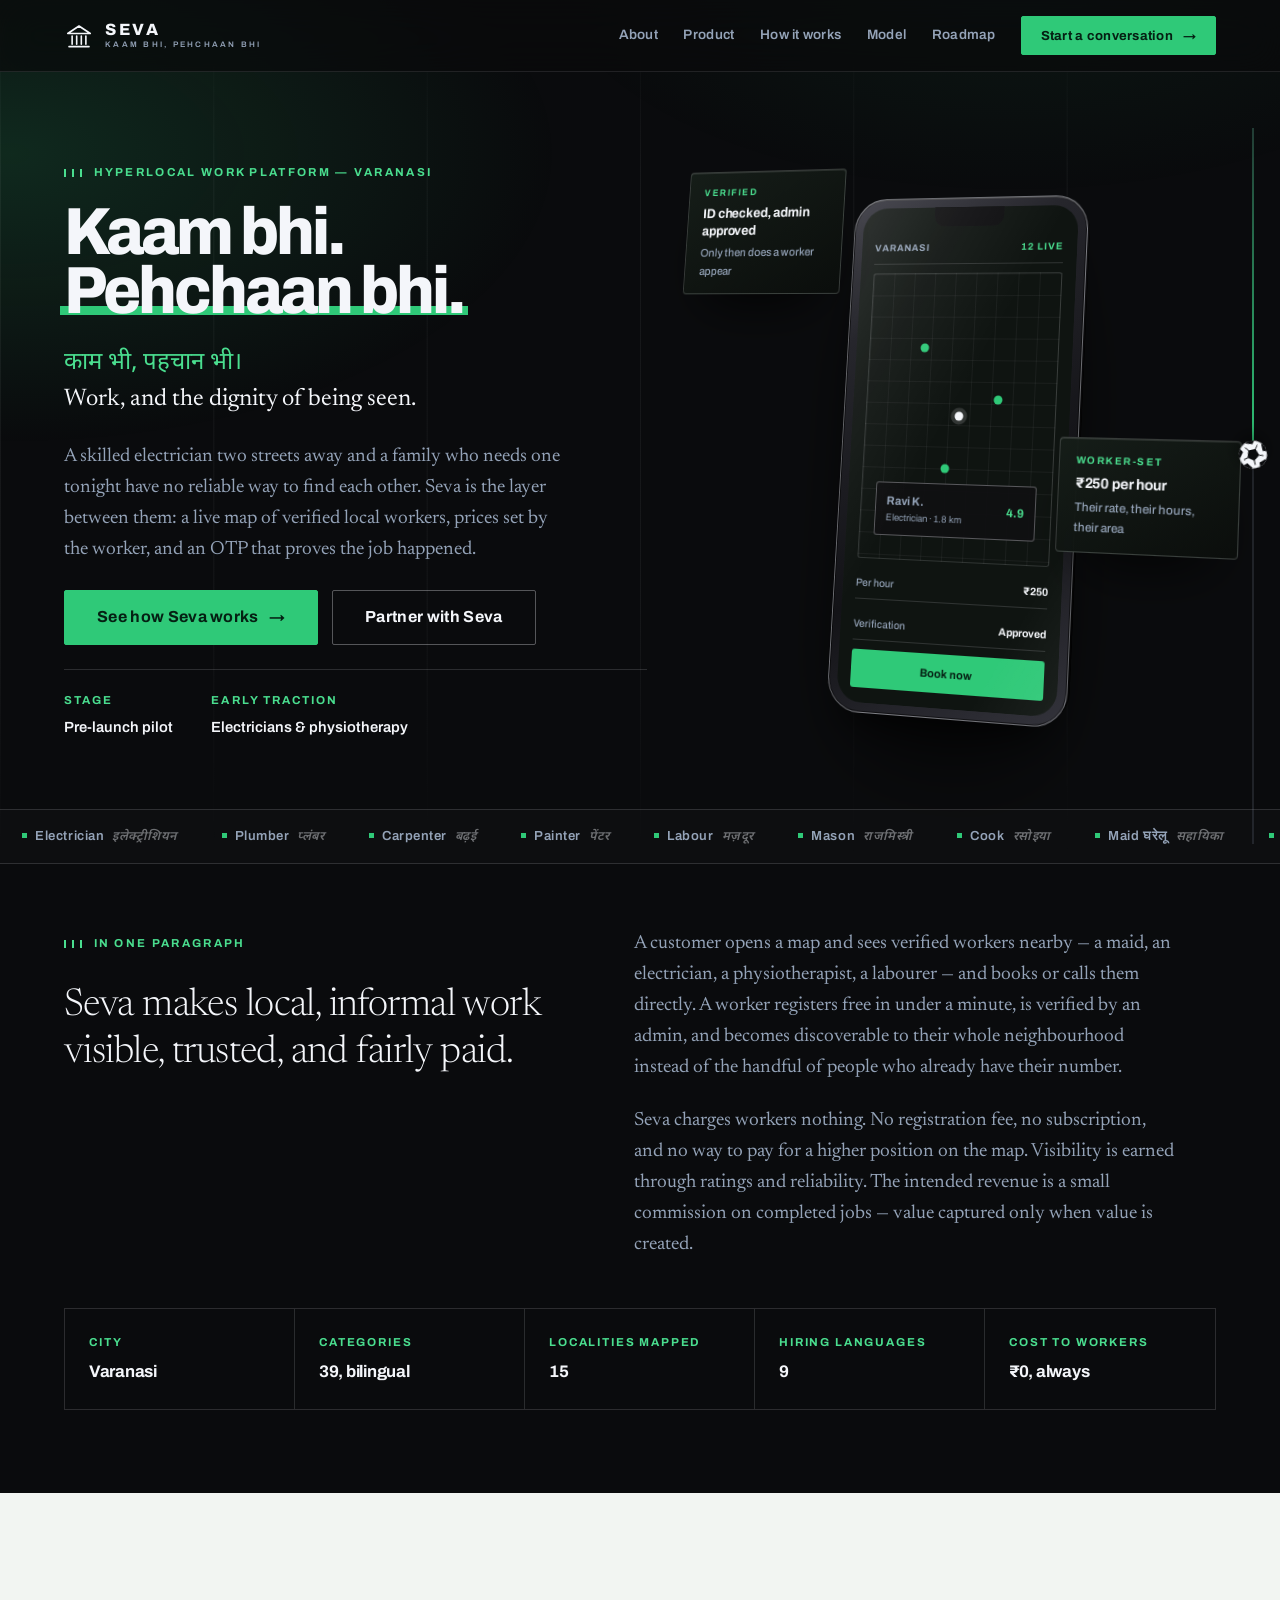
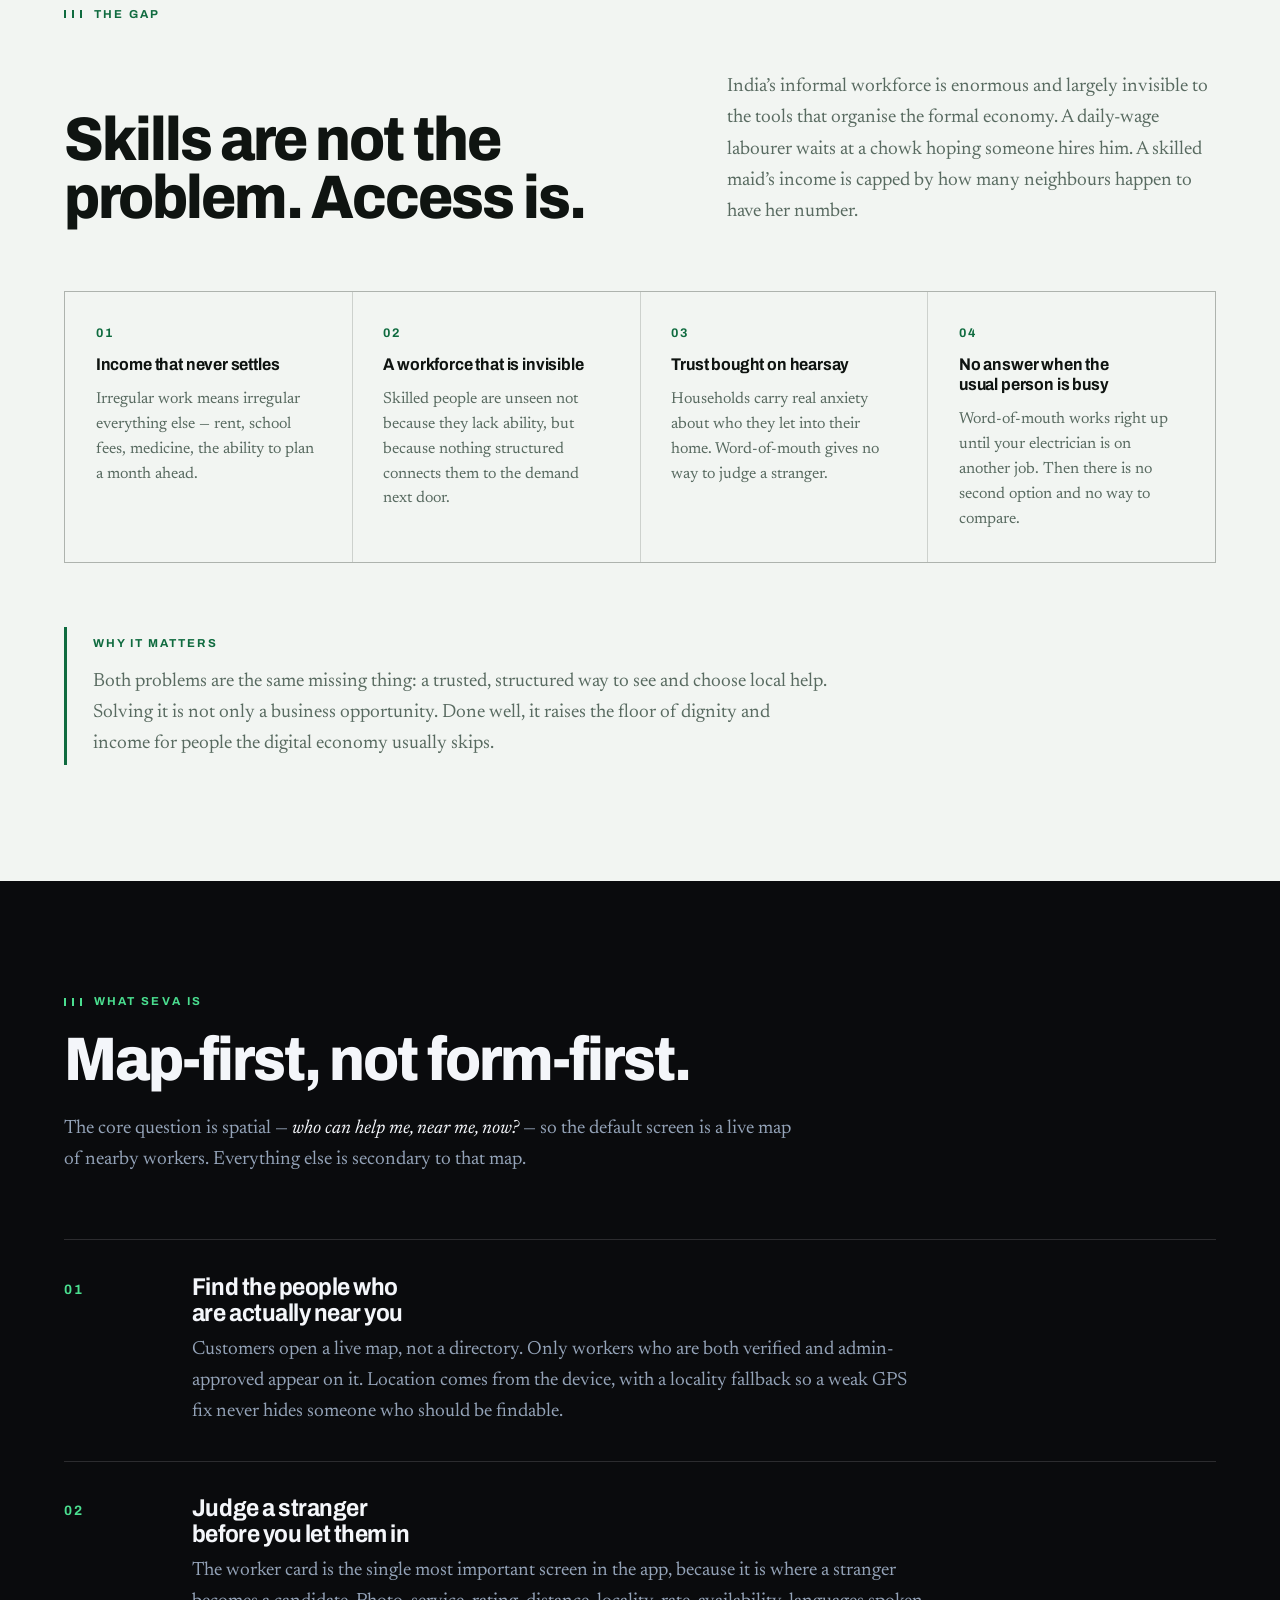
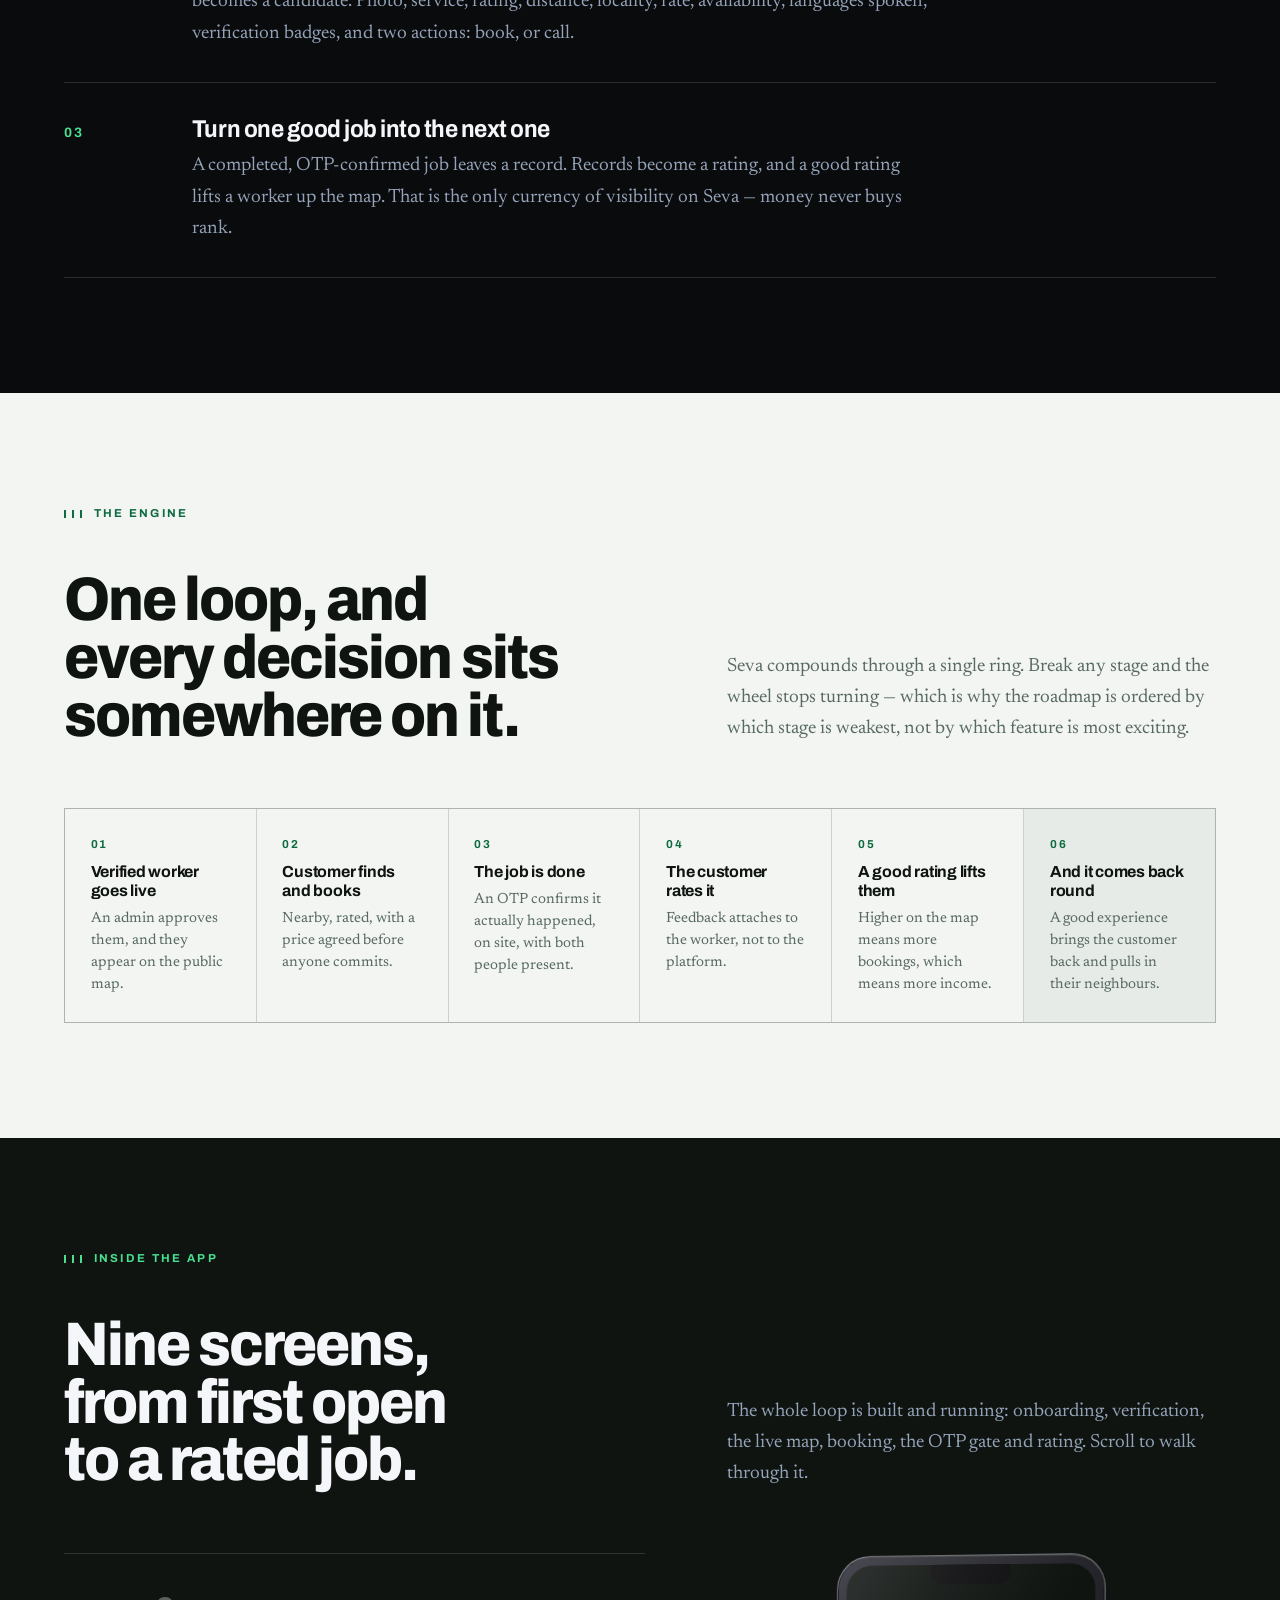
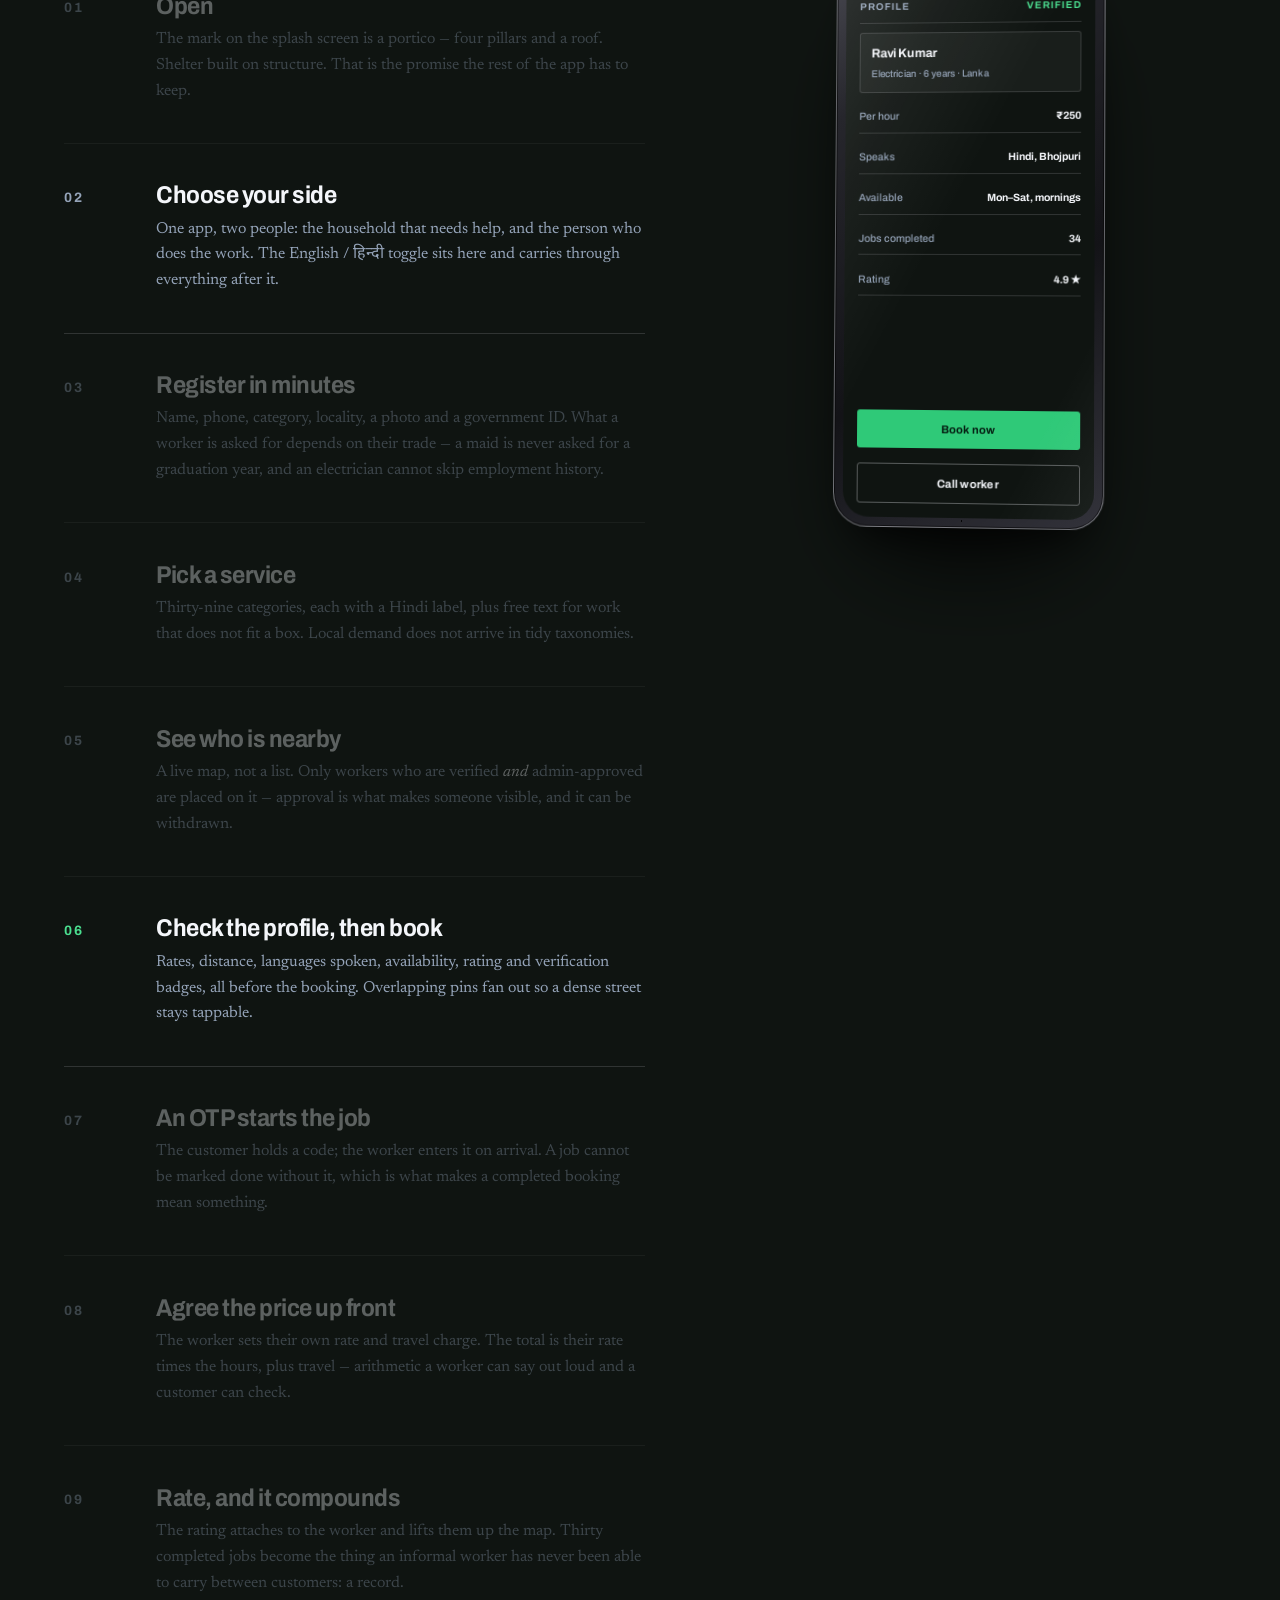
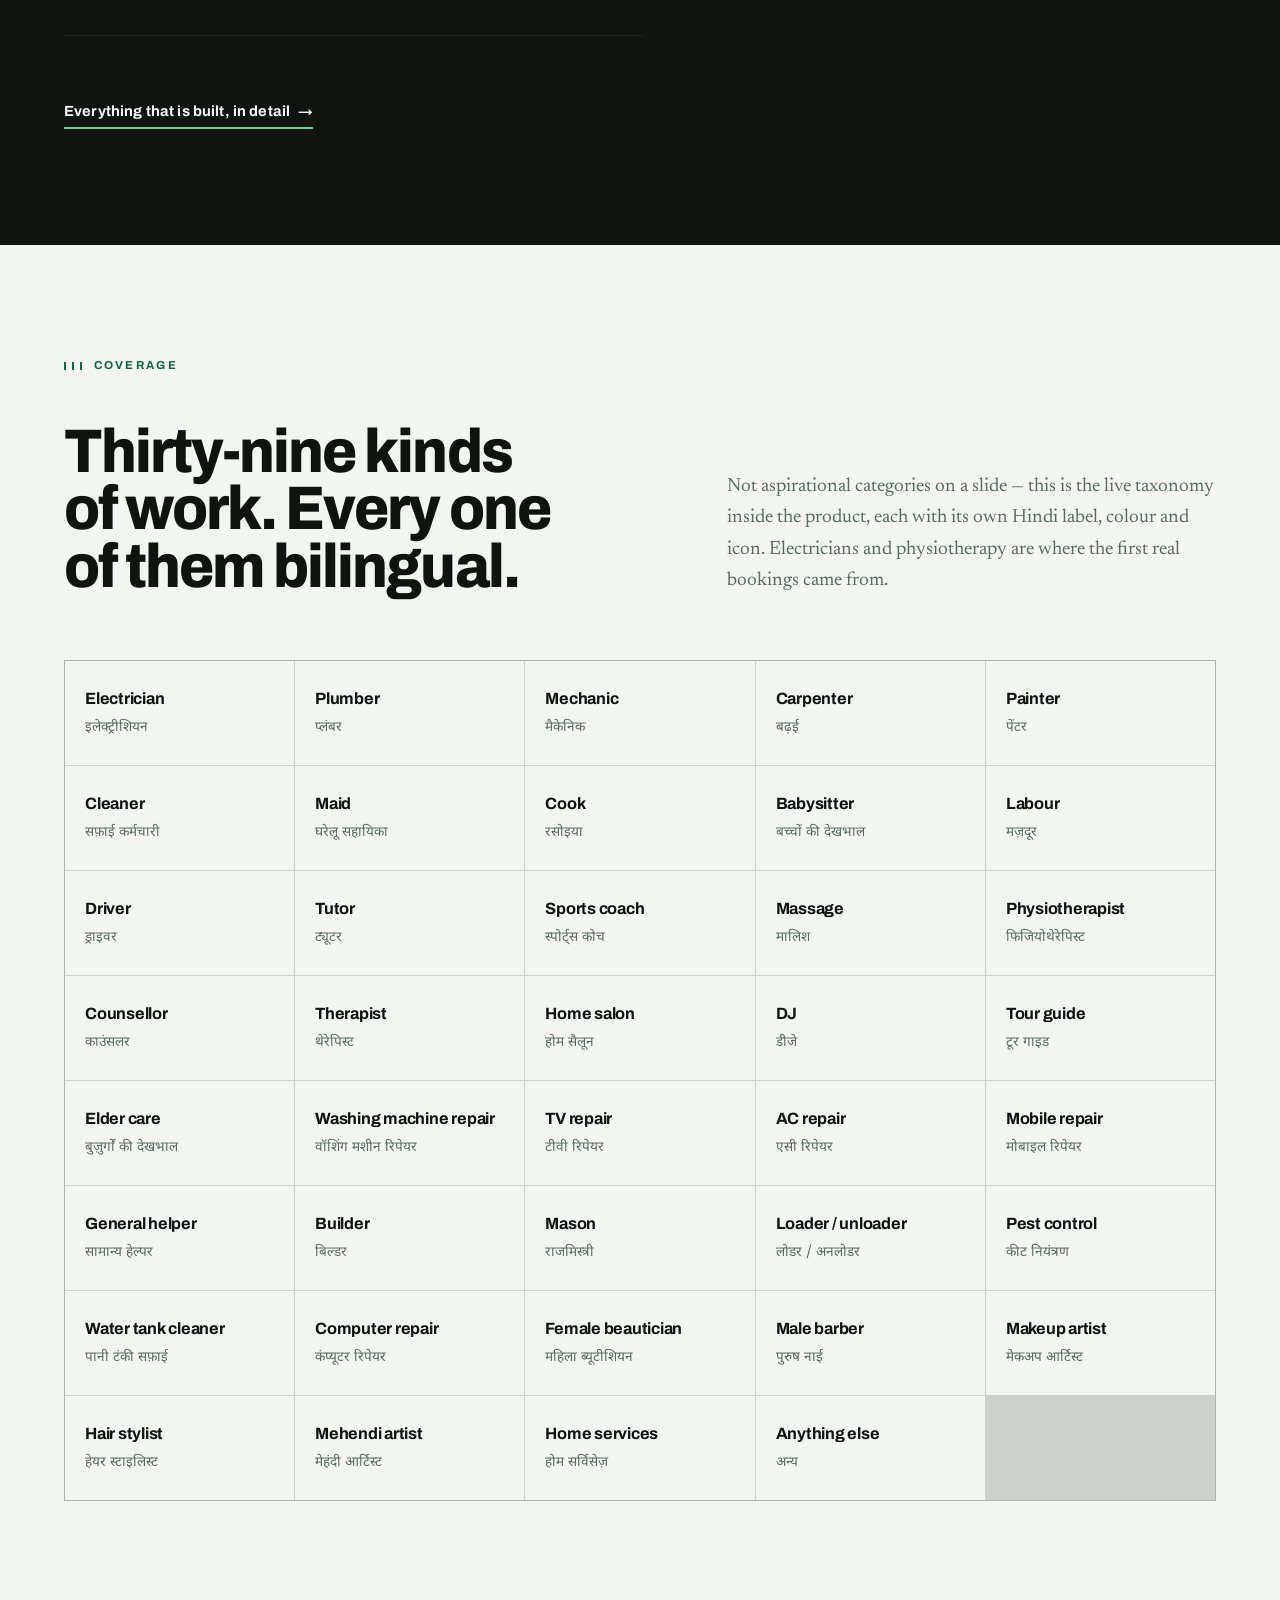
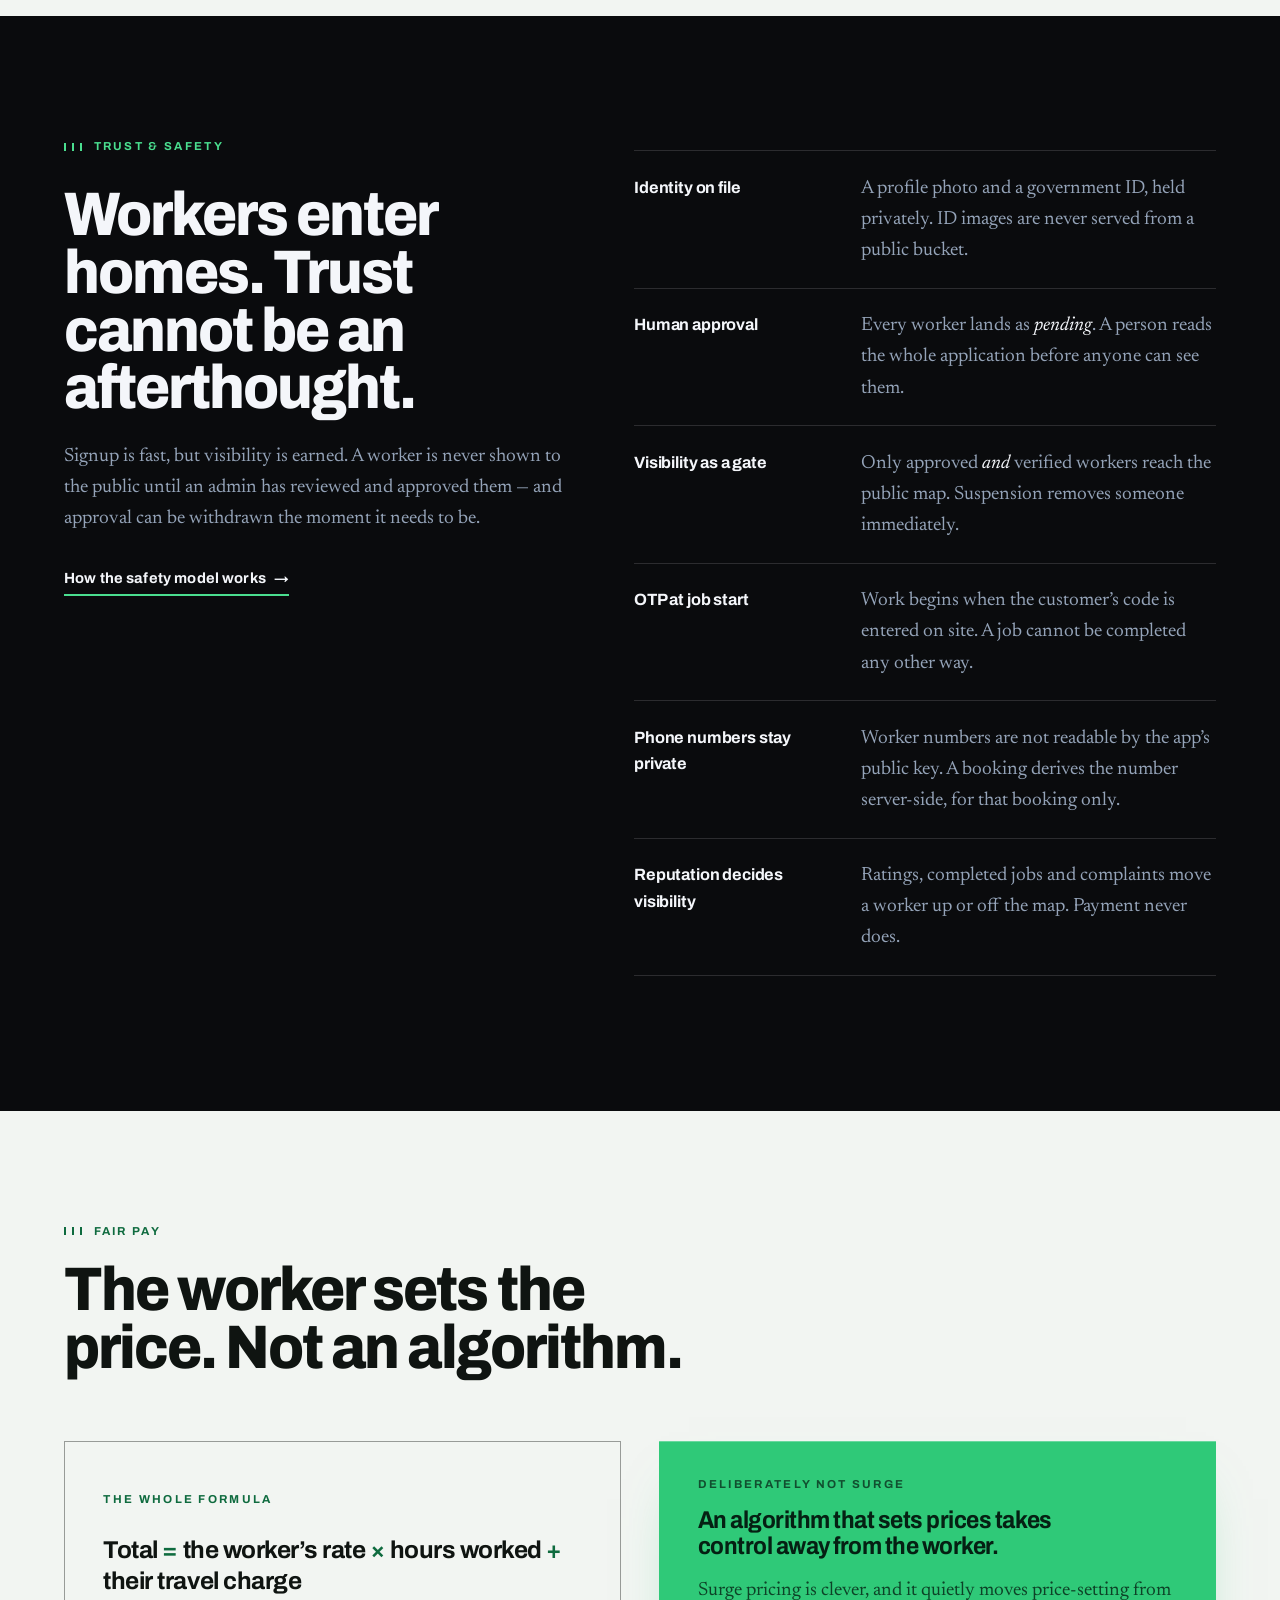
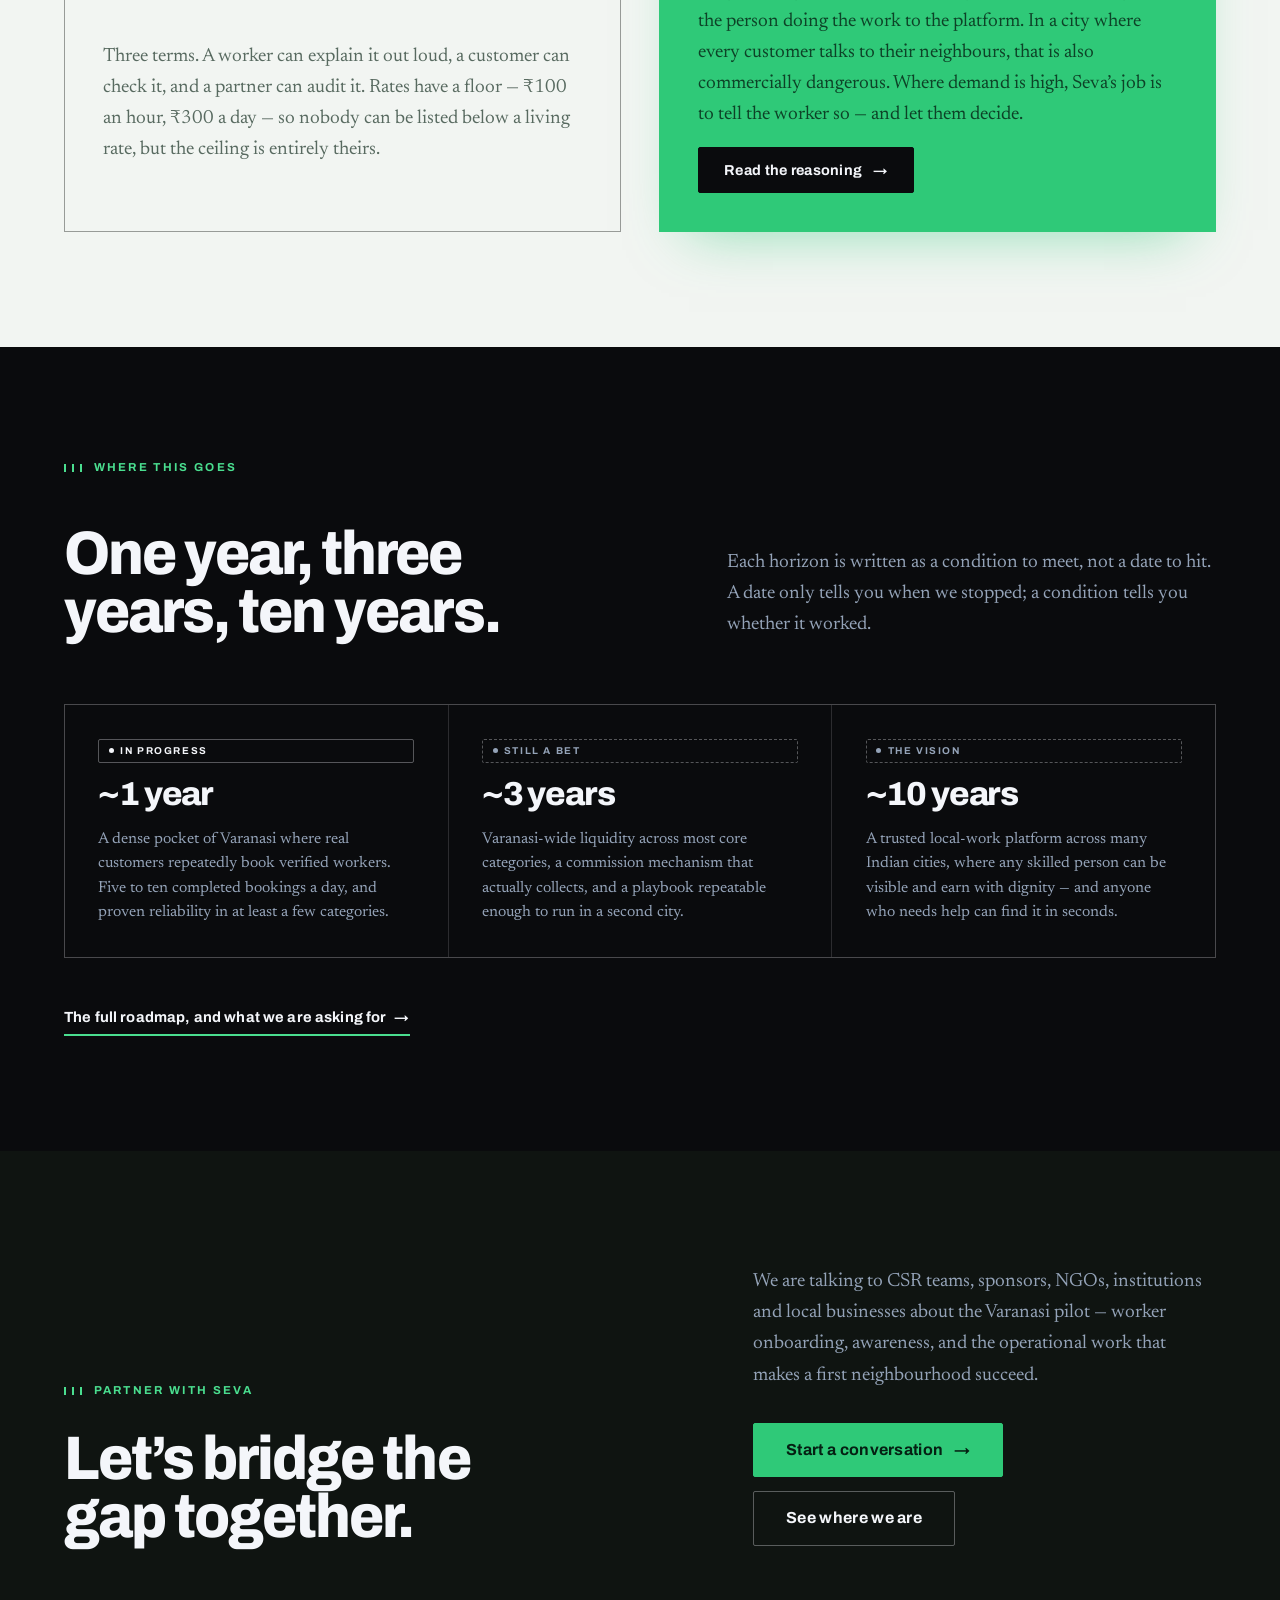
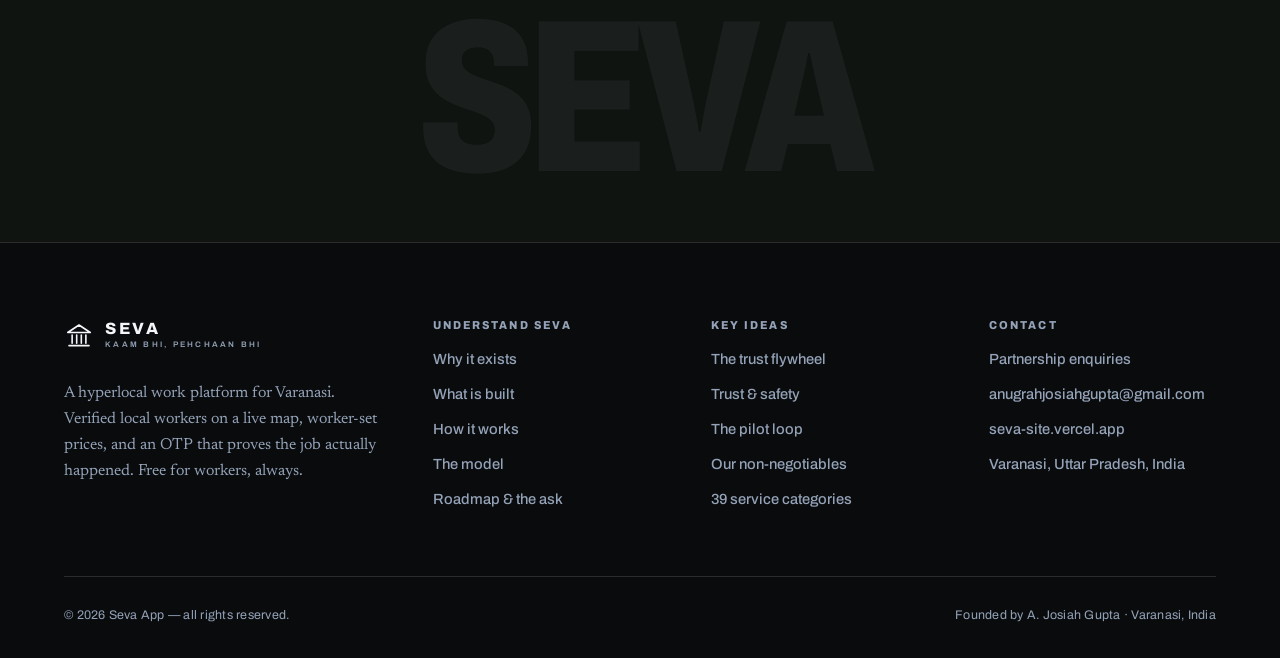
==== index.html @ 87507be8 "Build the Seva explainer site A seven-page static site that explains Seva end to end, so it can be s" ====
<!DOCTYPE html>
<html lang="en">
<head>
<meta charset="UTF-8">
<meta name="viewport" content="width=device-width, initial-scale=1">
<title>Seva App — Kaam bhi, pehchaan bhi</title>
<meta name="description" content="Seva is a hyperlocal work platform for Varanasi. Verified local workers on a live map, prices set by the worker, and an OTP that proves the job happened. Free for workers, always.">
<meta name="theme-color" content="#0a0b0d">
<link rel="canonical" href="https://seva-site.vercel.app/">
<meta property="og:type" content="website">
<meta property="og:site_name" content="Seva App">
<meta property="og:url" content="https://seva-site.vercel.app/">
<meta property="og:title" content="Seva App — Kaam bhi, pehchaan bhi">
<meta property="og:description" content="A hyperlocal work platform making informal work visible, trusted and fairly paid. Starting in Varanasi.">
<meta property="og:image" content="https://seva-site.vercel.app/assets/seva-banner.png">
<meta name="twitter:card" content="summary_large_image">
<meta name="twitter:title" content="Seva App — Kaam bhi, pehchaan bhi">
<meta name="twitter:description" content="A hyperlocal work platform making informal work visible, trusted and fairly paid. Starting in Varanasi.">
<meta name="twitter:image" content="https://seva-site.vercel.app/assets/seva-banner.png">
<link rel="icon" type="image/svg+xml" href="assets/favicon.svg">
<link rel="icon" type="image/png" sizes="512x512" href="assets/icon-512.png">
<link rel="apple-touch-icon" href="assets/apple-touch-icon.png">
<link rel="preconnect" href="https://fonts.googleapis.com">
<link rel="preconnect" href="https://fonts.gstatic.com" crossorigin>
<link href="https://fonts.googleapis.com/css2?family=Archivo:wdth,wght@62..125,400..900&family=Newsreader:ital,opsz,wght@0,6..72,300..600;1,6..72,300..500&family=Noto+Sans+Devanagari:wght@400;600&display=swap" rel="stylesheet">
<link rel="stylesheet" href="style.css">
</head>
<body>
<a class="skip-link" href="#main">Skip to content</a>

<header class="site-head">
  <div class="head-inner">
    <a class="brand" href="index.html" aria-label="Seva App — home"><svg viewBox="0 0 48 48" fill="none" aria-hidden="true"><path d="M6 20 24 8l18 12z" stroke="currentColor" stroke-width="2.6" stroke-linejoin="round"/><path d="M13 24v13M20.3 24v13M27.7 24v13M35 24v13M8 41h32" stroke="currentColor" stroke-width="2.6" stroke-linecap="round"/></svg><span class="brand-text"><span class="brand-name">Seva</span><span class="brand-tag">Kaam bhi, pehchaan bhi</span></span></a>
    <button class="nav-toggle" id="navToggle" aria-label="Open menu" aria-expanded="false" aria-controls="nav">
      <span></span><span></span>
    </button>
    <nav class="nav" id="nav" aria-label="Primary">
      <a href="about.html">About</a>
      <a href="product.html">Product</a>
      <a href="how-it-works.html">How it works</a>
      <a href="strategy.html">Model</a>
      <a href="traction.html">Roadmap</a>
      <a class="btn btn--accent head-cta" href="partner.html">Start a conversation <span class="arw" aria-hidden="true">&rarr;</span></a>
    </nav>
  </div>
</header>

<main id="main">

  <!-- ================= HERO ================= -->
  <section class="band hero">
    <div class="hero-glow" aria-hidden="true"></div>
    <div class="hero-grid" aria-hidden="true"></div>

    <div class="hero-body">
      <div class="hero-copy">
        <span class="eyebrow">Hyperlocal work platform &mdash; Varanasi</span>
        <h1>Kaam bhi.<br><span class="stroke">Pehchaan bhi.</span></h1>
        <p class="lead"><span lang="hi" class="mark" style="font-family:var(--f-deva)">काम भी, पहचान भी।</span><br>Work, and the dignity of being seen.</p>
        <p class="body">A skilled electrician two streets away and a family who needs one tonight have no reliable way to find each other. Seva is the layer between them: a live map of verified local workers, prices set by the worker, and an OTP that proves the job happened.</p>
        <div class="btn-row">
          <a class="btn btn--accent btn--lg" href="how-it-works.html">See how Seva works <span class="arw" aria-hidden="true">&rarr;</span></a>
          <a class="btn btn--ghost btn--lg" href="partner.html">Partner with Seva</a>
        </div>
        <dl class="hero-meta">
          <div>
            <dt>Stage</dt>
            <dd>Pre-launch pilot</dd>
          </div>
          <div>
            <dt>Early traction</dt>
            <dd>Electricians &amp; physiotherapy</dd>
          </div>
        </dl>
      </div>

      <div class="hero-stage stage3d" aria-hidden="true">
        <div class="device-rig">
          <span class="device-floor"></span>
          <div class="device">
            <span class="device__glare"></span>
            <div class="device__screen">
              <div class="screen is-active">
                <div class="screen__bar"><span>Varanasi</span><b>12 live</b></div>
                <div class="screen__map">
                  <span class="pin" style="left:30%;top:26%"></span>
                  <span class="pin" style="left:70%;top:44%"></span>
                  <span class="pin" style="left:44%;top:68%"></span>
                  <span class="pin pin--me" style="left:50%;top:50%"></span>
                  <div class="pop">
                    <span><strong>Ravi K.</strong><span>Electrician &middot; 1.8 km</span></span>
                    <b>4.9</b>
                  </div>
                </div>
                <div class="row"><span>Per hour</span><b>&#8377;250</b></div>
                <div class="row"><span>Verification</span><b>Approved</b></div>
                <div class="screen__cta">Book now</div>
              </div>
            </div>
          </div>
          <div class="float-card float-card--a">
            <b>Verified</b>
            <strong>ID checked, admin approved</strong>
            <span>Only then does a worker appear</span>
          </div>
          <div class="float-card float-card--b">
            <b>Worker-set</b>
            <strong>&#8377;250 per hour</strong>
            <span>Their rate, their hours, their area</span>
          </div>
        </div>
      </div>
    </div>

    <div class="ticker" aria-hidden="true">
      <div class="ticker__track">
        <span class="ticker__item">Electrician <i class="ticker__hi" lang="hi">इलेक्ट्रीशियन</i></span>
        <span class="ticker__item">Plumber <i class="ticker__hi" lang="hi">प्लंबर</i></span>
        <span class="ticker__item">Carpenter <i class="ticker__hi" lang="hi">बढ़ई</i></span>
        <span class="ticker__item">Painter <i class="ticker__hi" lang="hi">पेंटर</i></span>
        <span class="ticker__item">Labour <i class="ticker__hi" lang="hi">मज़दूर</i></span>
        <span class="ticker__item">Mason <i class="ticker__hi" lang="hi">राजमिस्त्री</i></span>
        <span class="ticker__item">Cook <i class="ticker__hi" lang="hi">रसोइया</i></span>
        <span class="ticker__item">Maid घरेलू <i class="ticker__hi" lang="hi">सहायिका</i></span>
        <span class="ticker__item">Driver <i class="ticker__hi" lang="hi">ड्राइवर</i></span>
        <span class="ticker__item">Tutor <i class="ticker__hi" lang="hi">ट्यूटर</i></span>
        <span class="ticker__item">Elder care बुज़ुर्गों की <i class="ticker__hi" lang="hi">देखभाल</i></span>
        <span class="ticker__item">AC repair एसी <i class="ticker__hi" lang="hi">रिपेयर</i></span>
        <span class="ticker__item">Mehendi artist मेहंदी <i class="ticker__hi" lang="hi">आर्टिस्ट</i></span>
        <span class="ticker__item">Physiotherapist <i class="ticker__hi" lang="hi">फिजियोथेरेपिस्ट</i></span>
        <span class="ticker__item">Pest control कीट <i class="ticker__hi" lang="hi">नियंत्रण</i></span>
        <span class="ticker__item">Tour guide टूर <i class="ticker__hi" lang="hi">गाइड</i></span>
      </div>
    </div>
  </section>

  <!-- ================= IN ONE PARAGRAPH ================= -->
  <section class="band band--tight" id="summary">
    <div class="wrap">
      <div class="split reveal">
        <div>
          <span class="eyebrow">In one paragraph</span>
          <p class="pull" style="margin-top:1.5rem">Seva makes local, informal work visible, trusted, and fairly paid.</p>
        </div>
        <div>
          <p class="body">A customer opens a map and sees verified workers nearby &mdash; a maid, an electrician, a physiotherapist, a labourer &mdash; and books or calls them directly. A worker registers free in under a minute, is verified by an admin, and becomes discoverable to their whole neighbourhood instead of the handful of people who already have their number.</p>
          <p class="body">Seva charges workers nothing. No registration fee, no subscription, and no way to pay for a higher position on the map. Visibility is earned through ratings and reliability. The intended revenue is a small commission on completed jobs &mdash; value captured only when value is created.</p>
        </div>
      </div>

      <dl class="facts reveal" style="margin-top:clamp(2rem,4vw,3rem)">
        <div><dt>City</dt><dd>Varanasi</dd></div>
        <div><dt>Categories</dt><dd>39, bilingual</dd></div>
        <div><dt>Localities mapped</dt><dd>15</dd></div>
        <div><dt>Hiring languages</dt><dd>9</dd></div>
        <div><dt>Cost to workers</dt><dd>&#8377;0, always</dd></div>
      </dl>
    </div>
  </section>

  <!-- ================= THE GAP ================= -->
  <section class="band band--bone" id="gap">
    <div class="wrap">
      <div class="section-head section-head--split reveal">
        <span class="eyebrow">The gap</span>
        <h2 class="h2">Skills are not the problem. Access is.</h2>
        <p class="body">India&rsquo;s informal workforce is enormous and largely invisible to the tools that organise the formal economy. A daily-wage labourer waits at a chowk hoping someone hires him. A skilled maid&rsquo;s income is capped by how many neighbours happen to have her number.</p>
      </div>

      <div class="mesh mesh--4">
        <article class="cell reveal">
          <span class="cell__no">01</span>
          <h3 class="h4">Income that never settles</h3>
          <p>Irregular work means irregular everything else &mdash; rent, school fees, medicine, the ability to plan a month ahead.</p>
        </article>
        <article class="cell reveal">
          <span class="cell__no">02</span>
          <h3 class="h4">A workforce that is invisible</h3>
          <p>Skilled people are unseen not because they lack ability, but because nothing structured connects them to the demand next door.</p>
        </article>
        <article class="cell reveal">
          <span class="cell__no">03</span>
          <h3 class="h4">Trust bought on hearsay</h3>
          <p>Households carry real anxiety about who they let into their home. Word-of-mouth gives no way to judge a stranger.</p>
        </article>
        <article class="cell reveal">
          <span class="cell__no">04</span>
          <h3 class="h4">No answer when the usual person is busy</h3>
          <p>Word-of-mouth works right up until your electrician is on another job. Then there is no second option and no way to compare.</p>
        </article>
      </div>

      <div class="callout reveal" style="margin-top:clamp(2.5rem,5vw,4rem)">
        <span class="callout__label">Why it matters</span>
        <p>Both problems are the same missing thing: a trusted, structured way to see and choose local help. Solving it is not only a business opportunity. Done well, it raises the floor of dignity and income for people the digital economy usually skips.</p>
      </div>
    </div>
  </section>

  <!-- ================= WHAT SEVA IS ================= -->
  <section class="band" id="solution">
    <div class="wrap">
      <div class="section-head reveal">
        <span class="eyebrow">What Seva is</span>
        <h2 class="h2">Map-first, not form-first.</h2>
        <p class="body body--wide">The core question is spatial &mdash; <em class="serif-em">who can help me, near me, now?</em> &mdash; so the default screen is a live map of nearby workers. Everything else is secondary to that map.</p>
      </div>

      <div class="rows rows--lg">
        <article class="rows__item reveal">
          <span class="rows__no">01</span>
          <div class="rows__body">
            <h3 class="h3">Find the people who are actually near you</h3>
            <p>Customers open a live map, not a directory. Only workers who are both verified and admin-approved appear on it. Location comes from the device, with a locality fallback so a weak GPS fix never hides someone who should be findable.</p>
          </div>
        </article>
        <article class="rows__item reveal">
          <span class="rows__no">02</span>
          <div class="rows__body">
            <h3 class="h3">Judge a stranger before you let them in</h3>
            <p>The worker card is the single most important screen in the app, because it is where a stranger becomes a candidate. Photo, service, rating, distance, locality, rate, availability, languages spoken, verification badges, and two actions: book, or call.</p>
          </div>
        </article>
        <article class="rows__item reveal">
          <span class="rows__no">03</span>
          <div class="rows__body">
            <h3 class="h3">Turn one good job into the next one</h3>
            <p>A completed, OTP-confirmed job leaves a record. Records become a rating, and a good rating lifts a worker up the map. That is the only currency of visibility on Seva &mdash; money never buys rank.</p>
          </div>
        </article>
      </div>
    </div>
  </section>

  <!-- ================= FLYWHEEL ================= -->
  <section class="band band--bone" id="flywheel">
    <div class="wrap">
      <div class="section-head section-head--split reveal">
        <span class="eyebrow">The engine</span>
        <h2 class="h2">One loop, and every decision sits somewhere on it.</h2>
        <p class="body">Seva compounds through a single ring. Break any stage and the wheel stops turning &mdash; which is why the roadmap is ordered by which stage is weakest, not by which feature is most exciting.</p>
      </div>

      <div class="wheel reveal">
        <div class="wheel__step"><b>01</b><strong>Verified worker goes live</strong><span>An admin approves them, and they appear on the public map.</span></div>
        <div class="wheel__step"><b>02</b><strong>Customer finds and books</strong><span>Nearby, rated, with a price agreed before anyone commits.</span></div>
        <div class="wheel__step"><b>03</b><strong>The job is done</strong><span>An OTP confirms it actually happened, on site, with both people present.</span></div>
        <div class="wheel__step"><b>04</b><strong>The customer rates it</strong><span>Feedback attaches to the worker, not to the platform.</span></div>
        <div class="wheel__step"><b>05</b><strong>A good rating lifts them</strong><span>Higher on the map means more bookings, which means more income.</span></div>
        <div class="wheel__step wheel__step--loop"><b>06</b><strong>And it comes back round</strong><span>A good experience brings the customer back and pulls in their neighbours.</span></div>
      </div>
    </div>
  </section>

  <!-- ================= PRODUCT STORY ================= -->
  <section class="band band--ink-2" id="experience">
    <div class="wrap">
      <div class="section-head section-head--split reveal">
        <span class="eyebrow">Inside the app</span>
        <h2 class="h2">Nine screens, from first open to a rated job.</h2>
        <p class="body">The whole loop is built and running: onboarding, verification, the live map, booking, the OTP gate and rating. Scroll to walk through it.</p>
      </div>

      <div class="story">
        <div class="story__stage">
          <div class="device-rig">
            <span class="device-floor" aria-hidden="true"></span>
            <div class="device">
            <span class="device__glare" aria-hidden="true"></span>
            <div class="device__screen">

              <div class="screen is-active" data-screen="1">
                <div class="screen__splash">
                  <svg viewBox="0 0 48 48" fill="none" aria-hidden="true">
                    <path d="M6 20 24 8l18 12z" stroke="currentColor" stroke-width="2.6" stroke-linejoin="round"/>
                    <path d="M13 24v13M20.3 24v13M27.7 24v13M35 24v13M8 41h32" stroke="currentColor" stroke-width="2.6" stroke-linecap="round"/>
                  </svg>
                  <strong>Seva</strong>
                  <span>Kaam bhi, pehchaan bhi</span>
                </div>
              </div>

              <div class="screen" data-screen="2">
                <div class="screen__bar"><span>Welcome</span><b>EN / हिं</b></div>
                <div class="tile tile--active">
                  <strong>I need help</strong>
                  <span>Book a verified worker nearby</span>
                </div>
                <div class="tile">
                  <strong>I am looking for work</strong>
                  <span>Register free and be found</span>
                </div>
                <p>One app, two sides. The language toggle carries through every screen.</p>
              </div>

              <div class="screen" data-screen="3">
                <div class="screen__bar"><span>Register</span><b>Skilled</b></div>
                <div class="row"><span>Name</span><b>Ravi Kumar</b></div>
                <div class="row"><span>Service</span><b>Electrician</b></div>
                <div class="row"><span>Locality</span><b>Lanka</b></div>
                <div class="row"><span>Languages</span><b>Hindi, Bhojpuri</b></div>
                <div class="row"><span>Per hour</span><b>&#8377;250</b></div>
                <div class="row"><span>Photo + ID</span><b>Uploaded</b></div>
                <p>Free, and free forever. No subscription, no listing fee.</p>
                <div class="screen__cta">Submit for review</div>
              </div>

              <div class="screen" data-screen="4">
                <div class="screen__bar"><span>Choose a service</span><b>39</b></div>
                <div class="chipset">
                  <span class="chip chip--on">Electrician</span>
                  <span class="chip">Plumber</span>
                  <span class="chip">Maid</span>
                  <span class="chip">Labour</span>
                  <span class="chip">Physio</span>
                  <span class="chip">Elder care</span>
                </div>
                <p>Every category carries a Hindi label, and &ldquo;More&rdquo; accepts free text for anything not listed.</p>
              </div>

              <div class="screen" data-screen="5">
                <div class="screen__bar"><span>Nearby</span><b>12 live</b></div>
                <div class="screen__map">
                  <span class="pin" style="left:32%;top:30%"></span>
                  <span class="pin" style="left:68%;top:46%"></span>
                  <span class="pin" style="left:46%;top:66%"></span>
                  <span class="pin pin--me" style="left:50%;top:50%"></span>
                  <div class="pop">
                    <span><strong>Ravi K.</strong><span>Electrician &middot; 1.8 km</span></span>
                    <b>4.9</b>
                  </div>
                </div>
              </div>

              <div class="screen" data-screen="6">
                <div class="screen__bar"><span>Profile</span><b>Verified</b></div>
                <div class="tile">
                  <strong>Ravi Kumar</strong>
                  <span>Electrician &middot; 6 years &middot; Lanka</span>
                </div>
                <div class="row"><span>Per hour</span><b>&#8377;250</b></div>
                <div class="row"><span>Speaks</span><b>Hindi, Bhojpuri</b></div>
                <div class="row"><span>Available</span><b>Mon&ndash;Sat, mornings</b></div>
                <div class="row"><span>Jobs completed</span><b>34</b></div>
                <div class="row"><span>Rating</span><b>4.9 &#9733;</b></div>
                <div class="screen__cta">Book now</div>
                <div class="screen__cta screen__cta--soft">Call worker</div>
              </div>

              <div class="screen" data-screen="7">
                <div class="screen__bar"><span>Job start</span><b>OTP</b></div>
                <span class="badge badge--ok">Accepted</span>
                <div class="tile">
                  <strong>Share 4 8 2 1</strong>
                  <span>Ravi enters this code to start the job</span>
                </div>
                <div class="row"><span>Service</span><b>Electrician</b></div>
                <div class="row"><span>Today</span><b>4:30 PM</b></div>
                <p>A job cannot be completed without it. That is what makes the record mean something.</p>
              </div>

              <div class="screen" data-screen="8">
                <div class="screen__bar"><span>Total</span><b>&#8377;590</b></div>
                <div class="row"><span>Rate</span><b>&#8377;250 / hr</b></div>
                <div class="row"><span>Hours</span><b>2</b></div>
                <div class="row"><span>Travel</span><b>&#8377;90</b></div>
                <div class="row"><span>Set by</span><b>The worker</b></div>
                <p>Rate &times; hours, plus travel. Nothing the platform decides, nothing hidden.</p>
                <div class="screen__cta">Confirm &amp; pay</div>
              </div>

              <div class="screen" data-screen="9">
                <div class="screen__bar"><span>Complete</span><b>Job #1042</b></div>
                <div class="stars" aria-hidden="true">&#9733;&#9733;&#9733;&#9733;&#9733;</div>
                <h4 class="h4" style="color:var(--on-ink)">How was the work?</h4>
                <p>Ratings attach to the worker and decide where they sit on the map. Money never does.</p>
                <div class="screen__cta">Submit</div>
              </div>

            </div>
            </div>
          </div>
        </div>

        <div class="story__steps">
          <article class="step is-active" data-step="1">
            <span class="step__no">01</span>
            <div>
              <h3 class="h3">Open</h3>
              <p>The mark on the splash screen is a portico — four pillars and a roof. Shelter built on structure. That is the promise the rest of the app has to keep.</p>
            </div>
          </article>
          <article class="step" data-step="2">
            <span class="step__no">02</span>
            <div>
              <h3 class="h3">Choose your side</h3>
              <p>One app, two people: the household that needs help, and the person who does the work. The English / <span lang="hi" style="font-family:var(--f-deva)">हिन्दी</span> toggle sits here and carries through everything after it.</p>
            </div>
          </article>
          <article class="step" data-step="3">
            <span class="step__no">03</span>
            <div>
              <h3 class="h3">Register in minutes</h3>
              <p>Name, phone, category, locality, a photo and a government ID. What a worker is asked for depends on their trade — a maid is never asked for a graduation year, and an electrician cannot skip employment history.</p>
            </div>
          </article>
          <article class="step" data-step="4">
            <span class="step__no">04</span>
            <div>
              <h3 class="h3">Pick a service</h3>
              <p>Thirty-nine categories, each with a Hindi label, plus free text for work that does not fit a box. Local demand does not arrive in tidy taxonomies.</p>
            </div>
          </article>
          <article class="step" data-step="5">
            <span class="step__no">05</span>
            <div>
              <h3 class="h3">See who is nearby</h3>
              <p>A live map, not a list. Only workers who are verified <em class="serif-em">and</em> admin-approved are placed on it — approval is what makes someone visible, and it can be withdrawn.</p>
            </div>
          </article>
          <article class="step" data-step="6">
            <span class="step__no">06</span>
            <div>
              <h3 class="h3">Check the profile, then book</h3>
              <p>Rates, distance, languages spoken, availability, rating and verification badges, all before the booking. Overlapping pins fan out so a dense street stays tappable.</p>
            </div>
          </article>
          <article class="step" data-step="7">
            <span class="step__no">07</span>
            <div>
              <h3 class="h3">An OTP starts the job</h3>
              <p>The customer holds a code; the worker enters it on arrival. A job cannot be marked done without it, which is what makes a completed booking mean something.</p>
            </div>
          </article>
          <article class="step" data-step="8">
            <span class="step__no">08</span>
            <div>
              <h3 class="h3">Agree the price up front</h3>
              <p>The worker sets their own rate and travel charge. The total is their rate times the hours, plus travel — arithmetic a worker can say out loud and a customer can check.</p>
            </div>
          </article>
          <article class="step" data-step="9">
            <span class="step__no">09</span>
            <div>
              <h3 class="h3">Rate, and it compounds</h3>
              <p>The rating attaches to the worker and lifts them up the map. Thirty completed jobs become the thing an informal worker has never been able to carry between customers: a record.</p>
            </div>
          </article>
        </div>
      </div>

      <div class="btn-row reveal" style="margin-top:clamp(2.5rem,5vw,4rem)">
        <a class="tlink" href="product.html">Everything that is built, in detail <span class="arw" aria-hidden="true">&rarr;</span></a>
      </div>
    </div>
  </section>

  <!-- ================= SERVICES ================= -->
  <section class="band band--bone" id="services">
    <div class="wrap">
      <div class="section-head section-head--split reveal">
        <span class="eyebrow">Coverage</span>
        <h2 class="h2">Thirty-nine kinds of work. Every one of them bilingual.</h2>
        <p class="body">Not aspirational categories on a slide &mdash; this is the live taxonomy inside the product, each with its own Hindi label, colour and icon. Electricians and physiotherapy are where the first real bookings came from.</p>
      </div>

      <div class="services reveal">
        <div class="service"><strong>Electrician</strong><span lang="hi">इलेक्ट्रीशियन</span></div>
        <div class="service"><strong>Plumber</strong><span lang="hi">प्लंबर</span></div>
        <div class="service"><strong>Mechanic</strong><span lang="hi">मैकेनिक</span></div>
        <div class="service"><strong>Carpenter</strong><span lang="hi">बढ़ई</span></div>
        <div class="service"><strong>Painter</strong><span lang="hi">पेंटर</span></div>
        <div class="service"><strong>Cleaner</strong><span lang="hi">सफ़ाई कर्मचारी</span></div>
        <div class="service"><strong>Maid</strong><span lang="hi">घरेलू सहायिका</span></div>
        <div class="service"><strong>Cook</strong><span lang="hi">रसोइया</span></div>
        <div class="service"><strong>Babysitter</strong><span lang="hi">बच्चों की देखभाल</span></div>
        <div class="service"><strong>Labour</strong><span lang="hi">मज़दूर</span></div>
        <div class="service"><strong>Driver</strong><span lang="hi">ड्राइवर</span></div>
        <div class="service"><strong>Tutor</strong><span lang="hi">ट्यूटर</span></div>
        <div class="service"><strong>Sports coach</strong><span lang="hi">स्पोर्ट्स कोच</span></div>
        <div class="service"><strong>Massage</strong><span lang="hi">मालिश</span></div>
        <div class="service"><strong>Physiotherapist</strong><span lang="hi">फिजियोथेरेपिस्ट</span></div>
        <div class="service"><strong>Counsellor</strong><span lang="hi">काउंसलर</span></div>
        <div class="service"><strong>Therapist</strong><span lang="hi">थेरेपिस्ट</span></div>
        <div class="service"><strong>Home salon</strong><span lang="hi">होम सैलून</span></div>
        <div class="service"><strong>DJ</strong><span lang="hi">डीजे</span></div>
        <div class="service"><strong>Tour guide</strong><span lang="hi">टूर गाइड</span></div>
        <div class="service"><strong>Elder care</strong><span lang="hi">बुज़ुर्गों की देखभाल</span></div>
        <div class="service"><strong>Washing machine repair</strong><span lang="hi">वॉशिंग मशीन रिपेयर</span></div>
        <div class="service"><strong>TV repair</strong><span lang="hi">टीवी रिपेयर</span></div>
        <div class="service"><strong>AC repair</strong><span lang="hi">एसी रिपेयर</span></div>
        <div class="service"><strong>Mobile repair</strong><span lang="hi">मोबाइल रिपेयर</span></div>
        <div class="service"><strong>General helper</strong><span lang="hi">सामान्य हेल्पर</span></div>
        <div class="service"><strong>Builder</strong><span lang="hi">बिल्डर</span></div>
        <div class="service"><strong>Mason</strong><span lang="hi">राजमिस्त्री</span></div>
        <div class="service"><strong>Loader / unloader</strong><span lang="hi">लोडर / अनलोडर</span></div>
        <div class="service"><strong>Pest control</strong><span lang="hi">कीट नियंत्रण</span></div>
        <div class="service"><strong>Water tank cleaner</strong><span lang="hi">पानी टंकी सफ़ाई</span></div>
        <div class="service"><strong>Computer repair</strong><span lang="hi">कंप्यूटर रिपेयर</span></div>
        <div class="service"><strong>Female beautician</strong><span lang="hi">महिला ब्यूटीशियन</span></div>
        <div class="service"><strong>Male barber</strong><span lang="hi">पुरुष नाई</span></div>
        <div class="service"><strong>Makeup artist</strong><span lang="hi">मेकअप आर्टिस्ट</span></div>
        <div class="service"><strong>Hair stylist</strong><span lang="hi">हेयर स्टाइलिस्ट</span></div>
        <div class="service"><strong>Mehendi artist</strong><span lang="hi">मेहंदी आर्टिस्ट</span></div>
        <div class="service"><strong>Home services</strong><span lang="hi">होम सर्विसेज़</span></div>
        <div class="service"><strong>Anything else</strong><span lang="hi">अन्य</span></div>
      </div>
    </div>
  </section>

  <!-- ================= TRUST ================= -->
  <section class="band" id="trust">
    <div class="wrap">
      <div class="split">
        <div class="reveal">
          <span class="eyebrow">Trust &amp; safety</span>
          <h2 class="h2" style="margin-top:1.5rem">Workers enter homes. Trust cannot be an afterthought.</h2>
          <p class="body" style="margin-top:1.5rem">Signup is fast, but visibility is earned. A worker is never shown to the public until an admin has reviewed and approved them &mdash; and approval can be withdrawn the moment it needs to be.</p>
          <div class="btn-row" style="margin-top:2rem">
            <a class="tlink" href="how-it-works.html#safety">How the safety model works <span class="arw" aria-hidden="true">&rarr;</span></a>
          </div>
        </div>

        <dl class="deflist reveal">
          <div>
            <dt>Identity on file</dt>
            <dd>A profile photo and a government ID, held privately. ID images are never served from a public bucket.</dd>
          </div>
          <div>
            <dt>Human approval</dt>
            <dd>Every worker lands as <em class="serif-em">pending</em>. A person reads the whole application before anyone can see them.</dd>
          </div>
          <div>
            <dt>Visibility as a gate</dt>
            <dd>Only approved <em class="serif-em">and</em> verified workers reach the public map. Suspension removes someone immediately.</dd>
          </div>
          <div>
            <dt>OTP at job start</dt>
            <dd>Work begins when the customer&rsquo;s code is entered on site. A job cannot be completed any other way.</dd>
          </div>
          <div>
            <dt>Phone numbers stay private</dt>
            <dd>Worker numbers are not readable by the app&rsquo;s public key. A booking derives the number server-side, for that booking only.</dd>
          </div>
          <div>
            <dt>Reputation decides visibility</dt>
            <dd>Ratings, completed jobs and complaints move a worker up or off the map. Payment never does.</dd>
          </div>
        </dl>
      </div>
    </div>
  </section>

  <!-- ================= FAIR PAY ================= -->
  <section class="band band--bone" id="payment">
    <div class="wrap">
      <div class="section-head reveal">
        <span class="eyebrow">Fair pay</span>
        <h2 class="h2">The worker sets the price. Not an algorithm.</h2>
      </div>

      <div class="grid cols-2">
        <div class="formula reveal">
          <span class="eyebrow eyebrow--plain">The whole formula</span>
          <p class="formula__body">Total <em>=</em> the worker&rsquo;s rate <em>&times;</em> hours worked <em>+</em> their travel charge</p>
          <p class="body">Three terms. A worker can explain it out loud, a customer can check it, and a partner can audit it. Rates have a floor &mdash; &#8377;100 an hour, &#8377;300 a day &mdash; so nobody can be listed below a living rate, but the ceiling is entirely theirs.</p>
        </div>
        <div class="panel reveal">
          <span class="eyebrow eyebrow--plain">Deliberately not surge</span>
          <h3 class="h3">An algorithm that sets prices takes control away from the worker.</h3>
          <p>Surge pricing is clever, and it quietly moves price-setting from the person doing the work to the platform. In a city where every customer talks to their neighbours, that is also commercially dangerous. Where demand is high, Seva&rsquo;s job is to tell the worker so &mdash; and let them decide.</p>
          <a class="btn" href="how-it-works.html#pricing">Read the reasoning <span class="arw" aria-hidden="true">&rarr;</span></a>
        </div>
      </div>
    </div>
  </section>

  <!-- ================= HORIZONS ================= -->
  <section class="band" id="horizons">
    <div class="wrap">
      <div class="section-head section-head--split reveal">
        <span class="eyebrow">Where this goes</span>
        <h2 class="h2">One year, three years, ten years.</h2>
        <p class="body">Each horizon is written as a condition to meet, not a date to hit. A date only tells you when we stopped; a condition tells you whether it worked.</p>
      </div>

      <div class="horizons reveal">
        <article class="horizon">
          <span class="tag tag--progress">In progress</span>
          <span class="horizon__when">~1 year</span>
          <p>A dense pocket of Varanasi where real customers repeatedly book verified workers. Five to ten completed bookings a day, and proven reliability in at least a few categories.</p>
        </article>
        <article class="horizon">
          <span class="tag tag--bet">Still a bet</span>
          <span class="horizon__when">~3 years</span>
          <p>Varanasi-wide liquidity across most core categories, a commission mechanism that actually collects, and a playbook repeatable enough to run in a second city.</p>
        </article>
        <article class="horizon">
          <span class="tag tag--bet">The vision</span>
          <span class="horizon__when">~10 years</span>
          <p>A trusted local-work platform across many Indian cities, where any skilled person can be visible and earn with dignity &mdash; and anyone who needs help can find it in seconds.</p>
        </article>
      </div>

      <div class="btn-row reveal" style="margin-top:clamp(2rem,4vw,3rem)">
        <a class="tlink" href="traction.html">The full roadmap, and what we are asking for <span class="arw" aria-hidden="true">&rarr;</span></a>
      </div>
    </div>
  </section>

  <section class="band band--ink-2 cta">
    <div class="wrap">
      <div class="cta__inner reveal">
        <div>
          <span class="eyebrow">Partner with Seva</span>
          <h2 class="h2" style="margin-top:1.5rem">Let&rsquo;s bridge the gap together.</h2>
        </div>
        <div>
          <p class="body">We are talking to CSR teams, sponsors, NGOs, institutions and local businesses about the Varanasi pilot &mdash; worker onboarding, awareness, and the operational work that makes a first neighbourhood succeed.</p>
          <div class="btn-row" style="margin-top:2rem">
            <a class="btn btn--accent btn--lg" href="partner.html">Start a conversation <span class="arw" aria-hidden="true">&rarr;</span></a>
            <a class="btn btn--ghost btn--lg" href="traction.html">See where we are</a>
          </div>
        </div>
      </div>
      <p class="wordmark" aria-hidden="true">SEVA</p>
    </div>
  </section>
</main>

<footer class="site-foot">
  <div class="wrap">
    <div class="foot-grid">
      <div class="foot-brand">
        <a class="brand" href="index.html" aria-label="Seva App — home"><svg viewBox="0 0 48 48" fill="none" aria-hidden="true"><path d="M6 20 24 8l18 12z" stroke="currentColor" stroke-width="2.6" stroke-linejoin="round"/><path d="M13 24v13M20.3 24v13M27.7 24v13M35 24v13M8 41h32" stroke="currentColor" stroke-width="2.6" stroke-linecap="round"/></svg><span class="brand-text"><span class="brand-name">Seva</span><span class="brand-tag">Kaam bhi, pehchaan bhi</span></span></a>
        <p>A hyperlocal work platform for Varanasi. Verified local workers on a live map, worker-set prices, and an OTP that proves the job actually happened. Free for workers, always.</p>
      </div>
      <div>
        <h4>Understand Seva</h4>
        <ul class="foot-list">
          <li><a href="about.html">Why it exists</a></li>
          <li><a href="product.html">What is built</a></li>
          <li><a href="how-it-works.html">How it works</a></li>
          <li><a href="strategy.html">The model</a></li>
          <li><a href="traction.html">Roadmap &amp; the ask</a></li>
        </ul>
      </div>
      <div>
        <h4>Key ideas</h4>
        <ul class="foot-list">
          <li><a href="how-it-works.html#flywheel">The trust flywheel</a></li>
          <li><a href="how-it-works.html#safety">Trust &amp; safety</a></li>
          <li><a href="strategy.html#pilot">The pilot loop</a></li>
          <li><a href="about.html#rules">Our non-negotiables</a></li>
          <li><a href="index.html#services">39 service categories</a></li>
        </ul>
      </div>
      <div>
        <h4>Contact</h4>
        <ul class="foot-list">
          <li><a href="partner.html">Partnership enquiries</a></li>
          <li><a href="mailto:anugrahjosiahgupta@gmail.com">anugrahjosiahgupta@gmail.com</a></li>
          <li><a href="https://seva-site.vercel.app/">seva-site.vercel.app</a></li>
          <li>Varanasi, Uttar Pradesh, India</li>
        </ul>
      </div>
    </div>
    <div class="foot-bar">
      <span>&copy; <span data-year>2026</span> Seva App &mdash; all rights reserved.</span>
      <span>Founded by A. Josiah Gupta &middot; Varanasi, India</span>
    </div>
  </div>
</footer>

<script src="script.js"></script>
</body>
</html>
---- style.css ----
/* ==========================================================================
   SEVA APP — Design System
   Editorial / architectural. Ink + bone, one saffron accent, hard edges.
   ========================================================================== */

/* --------------------------------------------------------------------------
   1. Tokens
   -------------------------------------------------------------------------- */

:root {
  /* Surfaces — lifted straight from the app's map screen. */
  --ink: #0a0b0d;
  --ink-2: #0f1411;
  --ink-3: #151b17;
  --bone: #f2f5f2;
  --bone-2: #e6ebe7;
  --bone-3: #d8dfda;

  /* Type colour */
  --on-ink: #f4f6fa;
  --on-ink-dim: #94a3b8;
  --on-bone: #0f1411;
  --on-bone-dim: #586a60;

  /* Accent — the app's brand green. --accent-deep carries it onto light
     surfaces, where the bright green would fail contrast; --on-accent is what
     sits on top of a filled green panel. */
  --accent: #2fc978;
  --accent-bright: #4ade8f;
  --accent-deep: #0f6b3f;
  --on-accent: #052013;

  /* Hairlines */
  --line-on-ink: rgba(244, 246, 250, 0.14);
  --line-on-ink-strong: rgba(244, 246, 250, 0.32);
  --line-on-bone: rgba(15, 20, 17, 0.16);
  --line-on-bone-strong: rgba(15, 20, 17, 0.4);

  /* Contextual aliases — flipped by .band--bone */
  --fg: var(--on-ink);
  --fg-dim: var(--on-ink-dim);
  --bg: var(--ink);
  --bg-2: var(--ink-2);
  --line: var(--line-on-ink);
  --line-strong: var(--line-on-ink-strong);
  --accent-ctx: var(--accent-bright);

  /* Metrics */
  --head-h: 4.5rem;
  --pad-x: clamp(1.25rem, 5vw, 5rem);
  --max: 1480px;
  --measure: 34rem;
  --band-y: clamp(4.5rem, 9vw, 9rem);

  /* Type */
  --f-display: "Archivo", "Helvetica Neue", Arial, sans-serif;
  --f-serif: "Newsreader", Georgia, "Times New Roman", serif;
  --f-deva: "Noto Sans Devanagari", var(--f-display);

  --fs-mega: clamp(3.1rem, 8.4vw, 8.75rem);
  --fs-h1: clamp(2.6rem, 6.6vw, 6rem);
  --fs-h2: clamp(2.1rem, 4.8vw, 4.15rem);
  --fs-h3: clamp(1.32rem, 1.9vw, 1.9rem);
  --fs-h4: clamp(1.06rem, 1.15vw, 1.22rem);
  --fs-body: clamp(1.03rem, 0.72vw + 0.82rem, 1.2rem);
  --fs-lead: clamp(1.16rem, 1vw + 0.9rem, 1.5rem);
  --fs-label: 0.72rem;

  --ease: cubic-bezier(0.16, 0.84, 0.32, 1);
}

/* --------------------------------------------------------------------------
   2. Reset & base
   -------------------------------------------------------------------------- */

*,
*::before,
*::after {
  box-sizing: border-box;
}

html {
  -webkit-text-size-adjust: 100%;
  scroll-behavior: smooth;
  scroll-padding-top: calc(var(--head-h) + 1rem);
}

body {
  margin: 0;
  background: var(--ink);
  color: var(--on-ink);
  font-family: var(--f-serif);
  font-size: var(--fs-body);
  line-height: 1.62;
  font-optical-sizing: auto;
  -webkit-font-smoothing: antialiased;
  -moz-osx-font-smoothing: grayscale;
  overflow-x: hidden;
}

img,
svg,
video {
  display: block;
  max-width: 100%;
}

a {
  color: inherit;
  text-decoration: none;
}

button,
input,
textarea,
select {
  font: inherit;
  color: inherit;
}

h1,
h2,
h3,
h4,
h5 {
  margin: 0;
  font-family: var(--f-display);
  font-weight: 800;
  font-variation-settings: "wdth" 92;
  letter-spacing: -0.032em;
  line-height: 0.94;
  text-wrap: balance;
}

p {
  margin: 0;
}

::selection {
  background: var(--accent);
  color: var(--on-accent);
}

:focus-visible {
  outline: 2px solid var(--accent-bright);
  outline-offset: 3px;
}

.skip-link {
  position: absolute;
  left: -9999px;
  top: 0;
  z-index: 999;
  background: var(--accent);
  color: var(--on-accent);
  padding: 0.75rem 1.25rem;
  font-family: var(--f-display);
  font-weight: 700;
}

.skip-link:focus {
  left: 0;
}

.sr-only {
  position: absolute;
  width: 1px;
  height: 1px;
  padding: 0;
  margin: -1px;
  overflow: hidden;
  clip: rect(0 0 0 0);
  white-space: nowrap;
  border: 0;
}

/* --------------------------------------------------------------------------
   3. Bands & layout
   -------------------------------------------------------------------------- */

.band {
  position: relative;
  background: var(--bg);
  color: var(--fg);
  padding-block: var(--band-y);
}

.band--bone {
  --fg: var(--on-bone);
  --fg-dim: var(--on-bone-dim);
  --bg: var(--bone);
  --bg-2: var(--bone-2);
  --line: var(--line-on-bone);
  --line-strong: var(--line-on-bone-strong);
  --accent-ctx: var(--accent-deep);
}

.band--ink-2 {
  --bg: var(--ink-2);
}

.band--flush {
  padding-block: 0;
}

.band--tight {
  padding-block: clamp(3rem, 5vw, 4.5rem);
}

.wrap {
  width: min(100% - (var(--pad-x) * 2), var(--max));
  margin-inline: auto;
}

.wrap--narrow {
  width: min(100% - (var(--pad-x) * 2), 60rem);
  margin-inline: auto;
}

.grid {
  display: grid;
  gap: clamp(1.5rem, 3vw, 3rem);
}

.cols-2 {
  grid-template-columns: repeat(2, minmax(0, 1fr));
}

.cols-3 {
  grid-template-columns: repeat(3, minmax(0, 1fr));
}

.cols-4 {
  grid-template-columns: repeat(4, minmax(0, 1fr));
}

.split {
  display: grid;
  grid-template-columns: minmax(0, 1fr) minmax(0, 1.15fr);
  gap: clamp(2rem, 5vw, 5.5rem);
  align-items: start;
}

.rule {
  height: 1px;
  border: 0;
  margin: 0;
  background: var(--line);
}

/* --------------------------------------------------------------------------
   4. Typographic primitives
   -------------------------------------------------------------------------- */

.eyebrow {
  display: inline-flex;
  align-items: center;
  gap: 0.7rem;
  font-family: var(--f-display);
  font-weight: 700;
  font-size: var(--fs-label);
  letter-spacing: 0.2em;
  text-transform: uppercase;
  color: var(--accent-ctx);
  line-height: 1;
}

/* The three-bar mark — a quiet nod to the pillars in the Seva glyph. */
.eyebrow::before {
  content: "";
  width: 1.15rem;
  height: 0.5rem;
  background:
    linear-gradient(currentColor, currentColor) 0 0 / 2px 100% no-repeat,
    linear-gradient(currentColor, currentColor) 50% 0 / 2px 100% no-repeat,
    linear-gradient(currentColor, currentColor) 100% 0 / 2px 100% no-repeat;
}

.eyebrow--plain::before {
  display: none;
}

.mega {
  font-size: var(--fs-mega);
  line-height: 0.88;
  letter-spacing: -0.04em;
  font-weight: 800;
}

.h1 {
  font-size: var(--fs-h1);
}

.h2 {
  font-size: var(--fs-h2);
}

.h3 {
  font-size: var(--fs-h3);
  font-weight: 700;
  line-height: 1.08;
  letter-spacing: -0.02em;
}

.h4 {
  font-family: var(--f-display);
  font-size: var(--fs-h4);
  font-weight: 700;
  letter-spacing: -0.01em;
  line-height: 1.2;
  margin: 0;
}

.lead {
  font-size: var(--fs-lead);
  line-height: 1.5;
  color: var(--fg);
  max-width: var(--measure);
}

.body {
  color: var(--fg-dim);
  max-width: var(--measure);
}

.body + .body {
  margin-top: 1.1em;
}

.body--wide {
  max-width: 46rem;
}

.serif-em {
  font-style: italic;
  color: var(--fg);
}

.mark {
  color: var(--accent-ctx);
}

/* Accent underline that sits behind the last words of a headline. */
.stroke {
  position: relative;
  display: inline-block;
  z-index: 0;
}

.stroke::after {
  content: "";
  position: absolute;
  left: -0.06em;
  right: -0.06em;
  bottom: 0.08em;
  height: 0.13em;
  background: var(--accent);
  z-index: -1;
  transform-origin: left;
  animation: stroke-in 0.9s var(--ease) 0.35s both;
}

@keyframes stroke-in {
  from {
    transform: scaleX(0);
  }
  to {
    transform: scaleX(1);
  }
}

.section-head {
  display: grid;
  gap: 1.5rem;
  margin-bottom: clamp(2.5rem, 5vw, 4.5rem);
}

.section-head > .h2 {
  max-width: 22ch;
}

.section-head--split {
  grid-template-columns: minmax(0, 1.25fr) minmax(0, 1fr);
  gap: clamp(1.5rem, 4vw, 4rem);
  align-items: end;
}

.section-head--split .eyebrow {
  grid-column: 1 / -1;
}

/* --------------------------------------------------------------------------
   5. Buttons & links
   -------------------------------------------------------------------------- */

.btn {
  --btn-bg: var(--accent);
  --btn-fg: var(--on-accent);
  --btn-line: var(--accent);
  position: relative;
  display: inline-flex;
  align-items: center;
  gap: 0.65rem;
  padding: 0.95rem 1.6rem;
  background: var(--btn-bg);
  color: var(--btn-fg);
  border: 1px solid var(--btn-line);
  border-radius: 2px;
  font-family: var(--f-display);
  font-size: 0.9rem;
  font-weight: 700;
  letter-spacing: 0.02em;
  line-height: 1;
  cursor: pointer;
  transition:
    transform 0.35s var(--ease),
    background-color 0.35s var(--ease),
    color 0.35s var(--ease),
    border-color 0.35s var(--ease);
}

.btn:hover {
  transform: translateY(-2px);
}

.btn .arw {
  transition: transform 0.35s var(--ease);
}

.btn:hover .arw {
  transform: translateX(4px);
}

.btn--accent:hover {
  --btn-bg: #fff;
  --btn-fg: var(--ink);
  --btn-line: #fff;
}

.btn--ghost {
  --btn-bg: transparent;
  --btn-fg: var(--fg);
  --btn-line: var(--line-strong);
}

.btn--ghost:hover {
  --btn-bg: var(--fg);
  --btn-fg: var(--bg);
  --btn-line: var(--fg);
}

.btn--solid {
  --btn-bg: var(--fg);
  --btn-fg: var(--bg);
  --btn-line: var(--fg);
}

.btn--solid:hover {
  --btn-bg: var(--accent);
  --btn-fg: var(--on-accent);
  --btn-line: var(--accent);
}

.btn--lg {
  padding: 1.15rem 2rem;
  font-size: 1rem;
}

.btn-row {
  display: flex;
  flex-wrap: wrap;
  gap: 0.85rem;
}

/* Underlined text link with a sliding rule. */
.tlink {
  display: inline-flex;
  align-items: center;
  gap: 0.5rem;
  font-family: var(--f-display);
  font-weight: 700;
  font-size: 0.92rem;
  letter-spacing: 0.01em;
  color: var(--fg);
  padding-bottom: 0.35rem;
  background-image: linear-gradient(var(--accent-ctx), var(--accent-ctx));
  background-size: 100% 2px;
  background-position: 0 100%;
  background-repeat: no-repeat;
  transition: background-size 0.4s var(--ease);
}

.tlink:hover {
  background-size: 40% 2px;
}

.tlink .arw {
  transition: transform 0.35s var(--ease);
}

.tlink:hover .arw {
  transform: translateX(4px);
}

/* --------------------------------------------------------------------------
   6. Header
   -------------------------------------------------------------------------- */

.site-head {
  position: fixed;
  inset: 0 0 auto;
  z-index: 100;
  height: var(--head-h);
  display: flex;
  align-items: center;
  background: rgba(11, 11, 12, 0.72);
  backdrop-filter: blur(18px) saturate(140%);
  -webkit-backdrop-filter: blur(18px) saturate(140%);
  border-bottom: 1px solid rgba(244, 246, 250, 0.1);
  color: var(--on-ink);
  transition: background-color 0.35s var(--ease), border-color 0.35s var(--ease);
}

.site-head.is-stuck {
  background: rgba(11, 11, 12, 0.95);
  border-bottom-color: rgba(244, 246, 250, 0.18);
}

.head-inner {
  width: min(100% - (var(--pad-x) * 2), var(--max));
  margin-inline: auto;
  display: flex;
  align-items: center;
  gap: 1.5rem;
}

.brand {
  display: inline-flex;
  align-items: center;
  gap: 0.7rem;
  margin-right: auto;
}

.brand svg {
  width: 30px;
  height: 30px;
  flex: none;
  overflow: visible;
}

.brand-text {
  display: grid;
  gap: 0.18rem;
}

.brand-name {
  font-family: var(--f-display);
  font-weight: 800;
  font-size: 1.02rem;
  letter-spacing: 0.16em;
  line-height: 1;
  text-transform: uppercase;
}

.brand-tag {
  font-family: var(--f-display);
  font-weight: 600;
  font-size: 0.5rem;
  letter-spacing: 0.28em;
  line-height: 1;
  text-transform: uppercase;
  color: var(--on-ink-dim);
}

.nav {
  display: flex;
  align-items: center;
  gap: clamp(1rem, 2vw, 2rem);
}

.nav a:not(.btn) {
  position: relative;
  font-family: var(--f-display);
  font-size: 0.85rem;
  font-weight: 600;
  letter-spacing: 0.02em;
  color: var(--on-ink-dim);
  padding-block: 0.4rem;
  transition: color 0.3s var(--ease);
}

.nav a:not(.btn)::after {
  content: "";
  position: absolute;
  left: 0;
  bottom: 0;
  width: 100%;
  height: 2px;
  background: var(--accent-bright);
  transform: scaleX(0);
  transform-origin: right;
  transition: transform 0.35s var(--ease);
}

.nav a:not(.btn):hover,
.nav a:not(.btn)[aria-current="page"] {
  color: var(--on-ink);
}

.nav a:not(.btn):hover::after,
.nav a:not(.btn)[aria-current="page"]::after {
  transform: scaleX(1);
  transform-origin: left;
}

.head-cta {
  padding: 0.72rem 1.15rem;
  font-size: 0.82rem;
}

.nav-toggle {
  display: none;
  width: 44px;
  height: 44px;
  margin-right: -10px;
  background: none;
  border: 0;
  cursor: pointer;
  position: relative;
}

.nav-toggle span {
  position: absolute;
  left: 11px;
  width: 22px;
  height: 2px;
  background: var(--on-ink);
  transition: transform 0.35s var(--ease), opacity 0.2s linear;
}

.nav-toggle span:nth-child(1) {
  top: 17px;
}

.nav-toggle span:nth-child(2) {
  top: 25px;
}

.nav-toggle[aria-expanded="true"] span:nth-child(1) {
  transform: translateY(4px) rotate(45deg);
}

.nav-toggle[aria-expanded="true"] span:nth-child(2) {
  transform: translateY(-4px) rotate(-45deg);
}

/* --------------------------------------------------------------------------
   7. Hero
   -------------------------------------------------------------------------- */

.hero {
  position: relative;
  min-height: min(96svh, 54rem);
  padding-top: calc(var(--head-h) + clamp(2.5rem, 5vw, 4.75rem));
  padding-bottom: 0;
  display: flex;
  flex-direction: column;
  justify-content: flex-end;
  overflow: hidden;
  isolation: isolate;
}

/* Slow warm bloom behind the type. */
.hero-glow {
  position: absolute;
  inset: -20% -10% auto -30%;
  height: 90%;
  z-index: -2;
  background:
    radial-gradient(45% 55% at 22% 42%, rgba(47, 201, 120, 0.16), transparent 68%),
    radial-gradient(38% 42% at 78% 18%, rgba(47, 201, 120, 0.07), transparent 70%);
  animation: bloom 22s ease-in-out infinite alternate;
  will-change: transform;
}

@keyframes bloom {
  from {
    transform: translate3d(0, 0, 0) scale(1);
  }
  to {
    transform: translate3d(3%, -3%, 0) scale(1.12);
  }
}

/* Structural grid — the architecture reference. */
.hero-grid {
  position: absolute;
  inset: 0;
  z-index: -1;
  background-image:
    linear-gradient(90deg, rgba(244, 246, 250, 0.055) 1px, transparent 1px);
  background-size: calc(100% / 6) 100%;
  mask-image: linear-gradient(180deg, transparent, #000 20%, #000 70%, transparent);
  -webkit-mask-image: linear-gradient(180deg, transparent, #000 20%, #000 70%, transparent);
}

.hero-body {
  width: min(100% - (var(--pad-x) * 2), var(--max));
  margin-inline: auto;
  display: grid;
  grid-template-columns: minmax(0, 1.06fr) minmax(0, 0.94fr);
  gap: clamp(2rem, 4vw, 3.5rem);
  align-items: center;
  padding-bottom: clamp(1.5rem, 3vw, 2.75rem);
  flex: 1;
}

.hero-copy {
  display: grid;
  gap: clamp(1.15rem, 1.9vw, 1.75rem);
  align-content: center;
}

.hero h1 {
  font-size: clamp(2.9rem, 5.2vw, 5.25rem);
  line-height: 0.88;
  letter-spacing: -0.045em;
  max-width: 14ch;
}

.hero .lead {
  max-width: 30rem;
}

.hero .body {
  max-width: 31rem;
}

/* Compact credibility row under the buttons. */
.hero-meta {
  display: flex;
  flex-wrap: wrap;
  gap: 0 clamp(1.5rem, 3vw, 2.75rem);
  margin: 0;
  padding-top: 1.35rem;
  border-top: 1px solid var(--line-on-ink);
}

.hero-meta > div {
  display: grid;
  gap: 0.35rem;
}

.hero-meta dt {
  font-family: var(--f-display);
  font-size: var(--fs-label);
  font-weight: 700;
  letter-spacing: 0.18em;
  text-transform: uppercase;
  color: var(--accent-bright);
}

.hero-meta dd {
  margin: 0;
  font-family: var(--f-display);
  font-weight: 600;
  font-size: 0.92rem;
  color: var(--on-ink);
}

/* Ticker strip pinned to the base of the hero. */
.ticker {
  position: relative;
  border-top: 1px solid var(--line-on-ink);
  border-bottom: 1px solid var(--line-on-ink);
  background: rgba(255, 255, 255, 0.015);
  overflow: hidden;
  display: flex;
  --ticker-speed: 46s;
}

.ticker__track {
  display: flex;
  align-items: center;
  flex: none;
  gap: 0;
  padding-block: 0.95rem;
  animation: ticker var(--ticker-speed) linear infinite;
  will-change: transform;
}

.ticker:hover .ticker__track {
  animation-play-state: paused;
}

@keyframes ticker {
  from {
    transform: translate3d(0, 0, 0);
  }
  to {
    transform: translate3d(-100%, 0, 0);
  }
}

.ticker__item {
  display: inline-flex;
  align-items: baseline;
  gap: 0.5rem;
  padding-inline: 1.4rem;
  white-space: nowrap;
  font-family: var(--f-display);
  font-size: 0.82rem;
  font-weight: 600;
  letter-spacing: 0.04em;
  color: var(--on-ink-dim);
}

.ticker__item::before {
  content: "";
  width: 5px;
  height: 5px;
  background: var(--accent);
  transform: translateY(-2px);
  flex: none;
}

.ticker__hi {
  font-family: var(--f-deva);
  font-size: 0.78rem;
  color: rgba(244, 246, 250, 0.42);
}

/* --------------------------------------------------------------------------
   8. Device
   -------------------------------------------------------------------------- */

/* --- The 3D rig ---------------------------------------------------------
   A perspective container, a rotating rig that everything shares, and a
   device with real slab thickness so the tilt reads as an object rather
   than a skewed picture. */

.stage3d {
  perspective: 1500px;
  perspective-origin: 58% 44%;
}

.hero-stage {
  display: grid;
  place-items: center;
}

.device-rig {
  position: relative;
  width: min(100%, 15.5rem);
  margin-inline: auto;
  transform-style: preserve-3d;
  transform: rotateY(-16deg) rotateX(6deg) rotateZ(1.2deg);
  animation: rig-drift 11s ease-in-out infinite alternate;
  will-change: transform;
}

@keyframes rig-drift {
  from {
    transform: rotateY(-16deg) rotateX(6deg) rotateZ(1.2deg) translate3d(0, 0, 0);
  }
  to {
    transform: rotateY(-14deg) rotateX(4.5deg) rotateZ(0.7deg) translate3d(0, -10px, 0);
  }
}

.device-rig .device {
  width: 100%;
  margin: 0;
}

/* Contact shadow cast onto an implied floor. */
.device-floor {
  position: absolute;
  left: 50%;
  bottom: -2%;
  width: 92%;
  height: 46px;
  transform: translate(-50%, 0) translateZ(-60px) rotateX(82deg);
  background: radial-gradient(closest-side, rgba(0, 0, 0, 0.95), transparent 76%);
  filter: blur(14px);
  pointer-events: none;
}

.device {
  position: relative;
  width: min(100%, 17.5rem);
  aspect-ratio: 9 / 19;
  margin-inline: auto;
  border: 1px solid rgba(244, 246, 250, 0.34);
  border-radius: 34px;
  padding: 9px;
  background: linear-gradient(146deg, #4a4a52 0%, #26262c 22%, #131317 62%, #33333b 100%);
  transform-style: preserve-3d;
  box-shadow:
    inset 0 1px 0 rgba(255, 255, 255, 0.24),
    inset 0 0 0 1px rgba(0, 0, 0, 0.55),
    0 26px 40px -24px rgba(0, 0, 0, 0.9),
    0 60px 110px -40px rgba(0, 0, 0, 1);
}

/* The back of the slab, pushed away from the face to give it thickness. */
.device::after {
  content: "";
  position: absolute;
  inset: 0;
  border-radius: inherit;
  background: linear-gradient(150deg, #16161a, #060607 70%);
  border: 1px solid rgba(0, 0, 0, 0.8);
  transform: translateZ(-15px);
}

/* Specular sheen across the glass. */
.device__glare {
  position: absolute;
  inset: 9px;
  z-index: 4;
  border-radius: 26px;
  pointer-events: none;
  background: linear-gradient(
    118deg,
    rgba(255, 255, 255, 0.13) 0%,
    rgba(255, 255, 255, 0.05) 22%,
    rgba(255, 255, 255, 0) 44%,
    rgba(255, 255, 255, 0) 82%,
    rgba(255, 255, 255, 0.05) 100%
  );
}

/* Glass panels that sit in front of and behind the device. */
.float-card {
  position: absolute;
  z-index: 6;
  width: 10.75rem;
  padding: 0.85rem 1rem;
  display: grid;
  gap: 0.3rem;
  border: 1px solid rgba(244, 246, 250, 0.18);
  border-radius: 4px;
  background: linear-gradient(150deg, rgba(21, 29, 24, 0.97), rgba(10, 13, 11, 0.97));
  box-shadow:
    inset 0 1px 0 rgba(255, 255, 255, 0.1),
    0 30px 60px -26px rgba(0, 0, 0, 0.95);
}

.float-card b {
  font-family: var(--f-display);
  font-size: 0.6rem;
  font-weight: 700;
  letter-spacing: 0.16em;
  text-transform: uppercase;
  color: var(--accent-bright);
}

.float-card strong {
  font-family: var(--f-display);
  font-size: 0.86rem;
  font-weight: 700;
  letter-spacing: -0.012em;
  line-height: 1.28;
}

.float-card span {
  font-family: var(--f-display);
  font-size: 0.72rem;
  font-weight: 500;
  color: var(--on-ink-dim);
}

.float-card--a {
  top: -3%;
  left: -64%;
  transform: translateZ(62px);
}

.float-card--b {
  top: 47%;
  right: -66%;
  transform: translateZ(44px);
}

.device::before {
  content: "";
  position: absolute;
  top: 9px;
  left: 50%;
  transform: translateX(-50%);
  width: 30%;
  height: 20px;
  background: #0e0e10;
  border-radius: 0 0 12px 12px;
  z-index: 3;
}

.device__screen {
  position: relative;
  height: 100%;
  border-radius: 26px;
  overflow: hidden;
  background: #0f1411;
  isolation: isolate;
}

.screen {
  position: absolute;
  inset: 0;
  display: flex;
  flex-direction: column;
  gap: 0.55rem;
  padding: 2.1rem 0.85rem 0.9rem;
  opacity: 0;
  transform: translateY(10px) scale(0.985);
  transition: opacity 0.5s var(--ease), transform 0.5s var(--ease);
  pointer-events: none;
  font-family: var(--f-display);
}

.screen.is-active {
  opacity: 1;
  transform: none;
}

.screen__bar {
  display: flex;
  justify-content: space-between;
  align-items: center;
  font-size: 0.62rem;
  font-weight: 700;
  letter-spacing: 0.1em;
  text-transform: uppercase;
  color: var(--on-ink-dim);
  padding-bottom: 0.55rem;
  border-bottom: 1px solid var(--line-on-ink);
}

.screen__bar b {
  color: var(--accent-bright);
  font-weight: 700;
}

.tile {
  background: rgba(255, 255, 255, 0.045);
  border: 1px solid var(--line-on-ink);
  border-radius: 3px;
  padding: 0.6rem 0.7rem;
  display: grid;
  gap: 0.18rem;
}

.tile strong {
  font-size: 0.78rem;
  font-weight: 700;
  letter-spacing: -0.01em;
  color: var(--on-ink);
}

.tile span {
  font-size: 0.62rem;
  font-weight: 500;
  color: var(--on-ink-dim);
  letter-spacing: 0.01em;
}

.tile--active {
  background: var(--accent);
  border-color: var(--accent);
}

.tile--active strong,
.tile--active span {
  color: var(--on-accent);
}

.row {
  display: flex;
  justify-content: space-between;
  align-items: center;
  gap: 0.5rem;
  padding: 0.44rem 0;
  border-bottom: 1px solid var(--line-on-ink);
  font-size: 0.66rem;
  color: var(--on-ink-dim);
  font-weight: 500;
}

.row b {
  color: var(--on-ink);
  font-weight: 700;
}

.chipset {
  display: grid;
  grid-template-columns: 1fr 1fr;
  gap: 0.4rem;
}

.chip {
  border: 1px solid var(--line-on-ink);
  border-radius: 3px;
  padding: 0.75rem 0.5rem;
  text-align: center;
  font-size: 0.66rem;
  font-weight: 600;
  color: var(--on-ink-dim);
}

.chip--on {
  border-color: var(--accent);
  color: var(--on-ink);
  background: rgba(47, 201, 120, 0.18);
}

.screen__map {
  position: relative;
  flex: 1;
  border: 1px solid var(--line-on-ink);
  border-radius: 3px;
  overflow: hidden;
  background-image:
    linear-gradient(rgba(244, 246, 250, 0.05) 1px, transparent 1px),
    linear-gradient(90deg, rgba(244, 246, 250, 0.05) 1px, transparent 1px);
  background-size: 22px 22px;
}

.pin {
  position: absolute;
  width: 9px;
  height: 9px;
  border-radius: 50%;
  background: var(--accent);
  transform: translate(-50%, -50%);
  box-shadow: 0 0 0 0 rgba(47, 201, 120, 0.55);
  animation: ping 2.6s ease-out infinite;
}

.pin:nth-of-type(2) {
  animation-delay: 0.7s;
}

.pin:nth-of-type(3) {
  animation-delay: 1.4s;
}

@keyframes ping {
  0% {
    box-shadow: 0 0 0 0 rgba(47, 201, 120, 0.5);
  }
  70%,
  100% {
    box-shadow: 0 0 0 16px rgba(47, 201, 120, 0);
  }
}

.pin--me {
  background: var(--on-ink);
  animation: none;
  box-shadow: 0 0 0 4px rgba(244, 246, 250, 0.15);
}

.pop {
  position: absolute;
  left: 8%;
  bottom: 8%;
  right: 8%;
  background: rgba(16, 16, 18, 0.95);
  border: 1px solid var(--line-on-ink-strong);
  border-radius: 3px;
  padding: 0.55rem 0.65rem;
  display: flex;
  justify-content: space-between;
  align-items: center;
  gap: 0.5rem;
}

.pop strong {
  font-size: 0.74rem;
  display: block;
}

.pop span {
  font-size: 0.6rem;
  color: var(--on-ink-dim);
}

.pop b {
  font-size: 0.74rem;
  color: var(--accent-bright);
}

.screen__cta {
  margin-top: auto;
  text-align: center;
  background: var(--accent);
  color: var(--on-accent);
  border-radius: 3px;
  padding: 0.62rem;
  font-size: 0.7rem;
  font-weight: 700;
  letter-spacing: 0.02em;
}

.screen__cta--soft {
  background: transparent;
  border: 1px solid var(--line-on-ink-strong);
  color: var(--on-ink);
}

/* Only the first button in a stack gets pushed to the base of the screen. */
.screen__cta + .screen__cta {
  margin-top: 0.4rem;
}

.badge {
  align-self: flex-start;
  font-size: 0.58rem;
  font-weight: 700;
  letter-spacing: 0.14em;
  text-transform: uppercase;
  padding: 0.3rem 0.55rem;
  border-radius: 2px;
  background: rgba(47, 201, 120, 0.16);
  color: var(--accent-bright);
  border: 1px solid rgba(47, 201, 120, 0.4);
}

.badge--ok {
  background: rgba(244, 246, 250, 0.1);
  color: var(--on-ink);
  border-color: var(--line-on-ink-strong);
}

.screen p {
  font-size: 0.66rem;
  line-height: 1.45;
  color: var(--on-ink-dim);
  font-family: var(--f-display);
  font-weight: 500;
}

.timer {
  font-size: 1.55rem;
  font-weight: 800;
  letter-spacing: -0.03em;
  font-variant-numeric: tabular-nums;
}

.meter {
  height: 3px;
  background: rgba(244, 246, 250, 0.12);
  overflow: hidden;
}

.meter span {
  display: block;
  height: 100%;
  width: 62%;
  background: var(--accent);
}

.qr {
  display: grid;
  grid-template-columns: repeat(5, 1fr);
  gap: 3px;
  width: 76px;
  margin: 0.35rem auto 0;
}

.qr i {
  aspect-ratio: 1;
  background: var(--on-ink);
  border-radius: 1px;
}

.qr i:nth-child(3n),
.qr i:nth-child(7n) {
  background: rgba(244, 246, 250, 0.16);
}

.qr i:nth-child(5n) {
  background: var(--accent);
}

.stars {
  font-size: 1.1rem;
  letter-spacing: 0.18em;
  color: var(--accent-bright);
  font-family: var(--f-serif);
}

.screen__splash {
  flex: 1;
  display: grid;
  place-content: center;
  justify-items: center;
  gap: 1rem;
  text-align: center;
}

.screen__splash svg {
  width: 54px;
  height: 54px;
  overflow: visible;
}

.screen__splash strong {
  font-size: 1rem;
  letter-spacing: 0.3em;
  text-transform: uppercase;
  font-weight: 800;
}

.screen__splash span {
  font-size: 0.58rem;
  letter-spacing: 0.26em;
  text-transform: uppercase;
  color: var(--on-ink-dim);
}

/* --------------------------------------------------------------------------
   9. Story (sticky device + scrolling steps)
   -------------------------------------------------------------------------- */

.story {
  display: grid;
  grid-template-columns: minmax(0, 1fr) minmax(0, 0.85fr);
  gap: clamp(2rem, 6vw, 6rem);
  align-items: start;
}

.story__stage {
  position: sticky;
  top: calc(var(--head-h) + clamp(1.5rem, 5vh, 4rem));
  order: 2;
  perspective: 2400px;
  perspective-origin: 50% 45%;
}

/* Enough tilt to read as an object, not enough to fight legibility — the
   screens here are content, not decoration. */
.story__stage .device-rig {
  width: min(100%, 17rem);
  transform: rotateY(-7deg) rotateX(2.5deg);
  animation: none;
}

.story__steps {
  order: 1;
  display: grid;
  gap: 0;
  border-top: 1px solid var(--line);
}

.step {
  display: grid;
  grid-template-columns: 4.5rem minmax(0, 1fr);
  gap: 1.25rem;
  padding: clamp(1.5rem, 3vw, 2.4rem) 0;
  border-bottom: 1px solid var(--line);
  opacity: 0.34;
  transition: opacity 0.45s var(--ease);
}

.step.is-active {
  opacity: 1;
}

.step__no {
  font-family: var(--f-display);
  font-size: 0.85rem;
  font-weight: 700;
  letter-spacing: 0.12em;
  color: var(--fg-dim);
  padding-top: 0.3rem;
  transition: color 0.45s var(--ease);
}

.step.is-active .step__no {
  color: var(--accent-ctx);
}

.step p {
  color: var(--fg-dim);
  margin-top: 0.5rem;
  font-size: 1rem;
}

/* --------------------------------------------------------------------------
   10. Cards, tiles & lists
   -------------------------------------------------------------------------- */

/* Hairline mesh: 1px gaps drawn by the parent background. */
.mesh {
  display: grid;
  gap: 1px;
  background: var(--line);
  border: 1px solid var(--line);
}

.mesh > * {
  background: var(--bg);
  padding: clamp(1.5rem, 2.4vw, 2.4rem);
}

.mesh--3 {
  grid-template-columns: repeat(3, minmax(0, 1fr));
}

.mesh--4 {
  grid-template-columns: repeat(4, minmax(0, 1fr));
}

.mesh--2 {
  grid-template-columns: repeat(2, minmax(0, 1fr));
}

.cell {
  display: grid;
  gap: 0.75rem;
  align-content: start;
  transition: background-color 0.4s var(--ease);
}

.cell:hover {
  background: var(--bg-2);
}

.cell__no {
  font-family: var(--f-display);
  font-size: 0.78rem;
  font-weight: 700;
  letter-spacing: 0.16em;
  color: var(--accent-ctx);
}

.cell p {
  color: var(--fg-dim);
  font-size: 1rem;
  line-height: 1.55;
}

/* Editorial numbered rows. */
.rows {
  border-top: 1px solid var(--line);
}

.rows__item {
  display: grid;
  grid-template-columns: clamp(4.5rem, 7vw, 6.75rem) minmax(0, 1fr);
  gap: clamp(1rem, 3vw, 2.5rem);
  padding: clamp(1.4rem, 2.6vw, 2.2rem) 0;
  border-bottom: 1px solid var(--line);
  align-items: start;
  transition: padding-left 0.4s var(--ease);
}

.rows__item:hover {
  padding-left: 0.75rem;
}

.rows__no {
  font-family: var(--f-display);
  font-weight: 700;
  font-size: 0.85rem;
  letter-spacing: 0.12em;
  color: var(--accent-ctx);
  padding-top: 0.35rem;
}

.rows__no .tag {
  white-space: normal;
}

.rows__body p {
  color: var(--fg-dim);
  margin-top: 0.5rem;
  max-width: 46rem;
}

.rows--lg .rows__body > .h3 {
  max-width: 26ch;
}

/* Stat block. */
.stats {
  display: grid;
  grid-template-columns: repeat(4, minmax(0, 1fr));
  gap: 1px;
  background: var(--line);
  border-block: 1px solid var(--line);
}

.stat {
  background: var(--bg);
  padding: clamp(1.5rem, 3vw, 2.5rem) clamp(1rem, 2vw, 2rem);
  display: grid;
  gap: 0.5rem;
  align-content: start;
}

.stat__value {
  font-family: var(--f-display);
  overflow-wrap: anywhere;
  font-size: clamp(2.4rem, 4.2vw, 3.9rem);
  font-weight: 800;
  letter-spacing: -0.045em;
  line-height: 0.9;
  font-variation-settings: "wdth" 88;
}

.stat__label {
  font-family: var(--f-display);
  font-size: var(--fs-label);
  font-weight: 700;
  letter-spacing: 0.16em;
  text-transform: uppercase;
  color: var(--accent-ctx);
}

.stat__note {
  color: var(--fg-dim);
  font-size: 0.95rem;
  line-height: 1.45;
}

/* Highlight card — the one filled panel per section. */
.panel {
  background: var(--accent);
  color: var(--on-accent);
  padding: clamp(1.75rem, 3vw, 2.75rem);
  display: grid;
  gap: 1rem;
  align-content: start;
  box-shadow:
    inset 0 1px 0 rgba(255, 255, 255, 0.28),
    0 28px 55px -30px rgba(47, 201, 120, 0.55);
}

.panel .h3,
.panel .h4 {
  color: var(--on-accent);
}

.panel .eyebrow {
  color: rgba(5, 32, 19, 0.72);
}

.panel p {
  color: rgba(5, 32, 19, 0.8);
}

.panel .btn {
  --btn-bg: var(--ink);
  --btn-fg: var(--on-ink);
  --btn-line: var(--ink);
  justify-self: start;
}

.panel .btn:hover {
  --btn-bg: #fff;
  --btn-fg: var(--ink);
  --btn-line: #fff;
}

.panel--quiet {
  background: var(--bg-2);
  color: var(--fg);
  box-shadow:
    inset 0 1px 0 rgba(255, 255, 255, 0.05),
    0 24px 50px -34px rgba(0, 0, 0, 0.9);
}

.panel--quiet p {
  color: var(--fg-dim);
}

/* Service tile grid. */
.services {
  display: grid;
  grid-template-columns: repeat(auto-fill, minmax(min(100%, 13.5rem), 1fr));
  gap: 1px;
  background: var(--line);
  border: 1px solid var(--line);
}

.service {
  background: var(--bg);
  padding: 1.35rem 1.25rem;
  display: grid;
  gap: 0.3rem;
  align-content: center;
  min-height: 6.5rem;
  transition: background-color 0.35s var(--ease), color 0.35s var(--ease);
}

.service strong {
  font-family: var(--f-display);
  font-weight: 700;
  font-size: 1.02rem;
  letter-spacing: -0.015em;
}

.service span {
  font-family: var(--f-deva);
  font-size: 0.85rem;
  color: var(--fg-dim);
  transition: color 0.35s var(--ease);
}

.service:hover {
  background: var(--accent);
  color: var(--on-accent);
}

.service:hover span {
  color: rgba(5, 32, 19, 0.72);
}

/* Definition-style list. */
.deflist {
  display: grid;
  gap: 0;
  border-top: 1px solid var(--line);
}

.deflist > div {
  display: grid;
  grid-template-columns: minmax(0, 0.85fr) minmax(0, 1.6fr);
  gap: clamp(1rem, 3vw, 2.5rem);
  padding: 1.35rem 0;
  border-bottom: 1px solid var(--line);
  align-items: baseline;
}

.deflist dt {
  font-family: var(--f-display);
  font-weight: 700;
  font-size: 1.02rem;
  letter-spacing: -0.01em;
}

.deflist dd {
  margin: 0;
  color: var(--fg-dim);
}

/* Quote / pull statement. */
.pull {
  font-family: var(--f-serif);
  font-size: clamp(1.5rem, 3vw, 2.6rem);
  line-height: 1.22;
  letter-spacing: -0.015em;
  font-weight: 300;
  max-width: 22ch;
}

.pull em {
  font-style: italic;
  color: var(--accent-ctx);
}

/* Timeline. */
.timeline {
  display: grid;
  gap: 0;
  margin: 0;
  border-left: 1px solid var(--line);
  padding-left: clamp(1.5rem, 3vw, 3rem);
}

.timeline > li {
  position: relative;
  list-style: none;
  padding-block: clamp(1.5rem, 3vw, 2.4rem);
  border-bottom: 1px solid var(--line);
}

.timeline > li:last-child {
  border-bottom: 0;
}

.timeline > li::before {
  content: "";
  position: absolute;
  left: calc(-1 * (clamp(1.5rem, 3vw, 3rem) + 4.5px));
  top: calc(clamp(1.5rem, 3vw, 2.4rem) + 0.55rem);
  width: 9px;
  height: 9px;
  background: var(--bg);
  border: 2px solid var(--accent-ctx);
  border-radius: 50%;
}

.timeline__stage {
  font-family: var(--f-display);
  font-size: var(--fs-label);
  font-weight: 700;
  letter-spacing: 0.18em;
  text-transform: uppercase;
  color: var(--accent-ctx);
  display: block;
  margin-bottom: 0.6rem;
}

.timeline p {
  color: var(--fg-dim);
  margin-top: 0.5rem;
  max-width: 46rem;
}

/* Keyword strip. */
.keywords {
  display: flex;
  flex-wrap: wrap;
  gap: 0.5rem;
}

.keywords span {
  font-family: var(--f-display);
  font-size: 0.82rem;
  font-weight: 600;
  letter-spacing: 0.02em;
  padding: 0.55rem 1rem;
  border: 1px solid var(--line-strong);
  border-radius: 2px;
  color: var(--fg);
}

/* Formula plate. */
.formula {
  border: 1px solid var(--line-strong);
  padding: clamp(1.5rem, 3vw, 2.5rem);
  display: grid;
  gap: 1rem;
}

.formula__body {
  font-family: var(--f-display);
  font-size: clamp(1.05rem, 1.9vw, 1.65rem);
  font-weight: 700;
  letter-spacing: -0.02em;
  line-height: 1.28;
}

.formula__body em {
  font-style: normal;
  color: var(--accent-ctx);
}

/* --------------------------------------------------------------------------
   11. Page header (interior pages)
   -------------------------------------------------------------------------- */

.page-head {
  padding-top: calc(var(--head-h) + clamp(3.5rem, 8vw, 7rem));
  padding-bottom: clamp(3rem, 6vw, 5.5rem);
  position: relative;
  overflow: hidden;
}

.page-head::after {
  content: "";
  position: absolute;
  inset: auto -20% -60% 40%;
  height: 100%;
  background: radial-gradient(40% 50% at 50% 50%, rgba(47, 201, 120, 0.12), transparent 70%);
  pointer-events: none;
}

.page-head__inner {
  display: grid;
  gap: 1.75rem;
  position: relative;
  z-index: 1;
}

.page-head h1 {
  font-size: var(--fs-h1);
  max-width: 18ch;
}

.crumbs {
  display: flex;
  gap: 0.6rem;
  align-items: center;
  font-family: var(--f-display);
  font-size: var(--fs-label);
  font-weight: 700;
  letter-spacing: 0.16em;
  text-transform: uppercase;
  color: var(--on-ink-dim);
}

.crumbs a:hover {
  color: var(--on-ink);
}

/* --------------------------------------------------------------------------
   12. CTA band
   -------------------------------------------------------------------------- */

.cta {
  position: relative;
  overflow: hidden;
}

.cta__inner {
  display: grid;
  grid-template-columns: minmax(0, 1.35fr) minmax(0, 1fr);
  gap: clamp(2rem, 5vw, 5rem);
  align-items: end;
}

.cta h2 {
  font-size: var(--fs-h2);
  max-width: 15ch;
}

/* Oversized wordmark that bleeds off the base of the CTA band. */
.wordmark {
  font-family: var(--f-display);
  font-weight: 800;
  font-variation-settings: "wdth" 78;
  font-size: clamp(4.5rem, 17vw, 15rem);
  line-height: 0.74;
  letter-spacing: -0.05em;
  color: rgba(244, 246, 250, 0.05);
  text-align: center;
  margin-top: clamp(2.5rem, 6vw, 4.5rem);
  margin-bottom: calc(var(--band-y) * -0.45);
  user-select: none;
  pointer-events: none;
}

/* --------------------------------------------------------------------------
   13. Forms
   -------------------------------------------------------------------------- */

.form {
  display: grid;
  gap: 1.15rem;
}

.form__row {
  display: grid;
  grid-template-columns: 1fr 1fr;
  gap: 1.15rem;
}

.field {
  display: grid;
  gap: 0.5rem;
}

.field > span {
  font-family: var(--f-display);
  font-size: var(--fs-label);
  font-weight: 700;
  letter-spacing: 0.16em;
  text-transform: uppercase;
  color: var(--fg-dim);
}

.field input,
.field textarea {
  width: 100%;
  background: transparent;
  border: 1px solid var(--line-strong);
  border-radius: 2px;
  padding: 0.85rem 1rem;
  font-family: var(--f-serif);
  font-size: 1rem;
  color: var(--fg);
  transition: border-color 0.3s var(--ease), background-color 0.3s var(--ease);
}

.field input::placeholder,
.field textarea::placeholder {
  color: var(--fg-dim);
  opacity: 0.7;
}

.field input:focus,
.field textarea:focus {
  outline: none;
  border-color: var(--accent-ctx);
  background: rgba(47, 201, 120, 0.05);
}

.field textarea {
  resize: vertical;
  min-height: 8rem;
}

.form__note {
  font-size: 0.9rem;
  color: var(--fg-dim);
}

.form__status {
  display: none;
  border: 1px solid var(--accent-ctx);
  border-left-width: 3px;
  padding: 0.9rem 1.1rem;
  font-size: 0.95rem;
  color: var(--fg);
  background: rgba(47, 201, 120, 0.08);
}

.form__status.is-shown {
  display: block;
}

.form > .btn {
  justify-self: start;
}

/* --------------------------------------------------------------------------
   14. Footer
   -------------------------------------------------------------------------- */

.site-foot {
  background: var(--ink);
  color: var(--on-ink);
  border-top: 1px solid var(--line-on-ink);
  padding-block: clamp(3rem, 6vw, 5rem) 2rem;
}

.foot-grid {
  display: grid;
  grid-template-columns: minmax(0, 1.4fr) repeat(3, minmax(0, 1fr));
  gap: clamp(2rem, 4vw, 3.5rem);
  padding-bottom: clamp(2.5rem, 5vw, 4rem);
}

.foot-grid h4 {
  font-size: var(--fs-label);
  letter-spacing: 0.18em;
  text-transform: uppercase;
  color: var(--on-ink-dim);
  margin-bottom: 1.1rem;
}

.foot-list {
  display: grid;
  gap: 0.7rem;
  list-style: none;
  margin: 0;
  padding: 0;
  font-family: var(--f-display);
  font-size: 0.92rem;
  font-weight: 500;
  color: var(--on-ink-dim);
}

.foot-list a {
  color: var(--on-ink-dim);
  transition: color 0.3s var(--ease);
}

.foot-list a:hover {
  color: var(--accent-bright);
}

.foot-brand p {
  color: var(--on-ink-dim);
  max-width: 24rem;
  margin-top: 1.25rem;
  font-size: 1rem;
}

.foot-bar {
  display: flex;
  flex-wrap: wrap;
  gap: 1rem;
  justify-content: space-between;
  align-items: center;
  padding-top: 1.75rem;
  border-top: 1px solid var(--line-on-ink);
  font-family: var(--f-display);
  font-size: 0.78rem;
  color: var(--on-ink-dim);
  letter-spacing: 0.02em;
}

/* --------------------------------------------------------------------------
   14b. Scroll ball
   A football rolling down a rail at the edge of the page. It doubles as the
   read-progress indicator, and it rotates by real arc length so the roll is
   physically honest rather than an arbitrary spin.
   -------------------------------------------------------------------------- */

.scroll-rail {
  position: fixed;
  top: calc(var(--head-h) + 3.5rem);
  bottom: 3.5rem;
  right: clamp(0.9rem, 2vw, 1.9rem);
  width: 2px;
  z-index: 60;
  pointer-events: none;
  background: rgba(148, 163, 184, 0.16);
}

.scroll-rail__fill {
  position: absolute;
  inset: 0 0 auto;
  height: 0;
  background: linear-gradient(180deg, rgba(47, 201, 120, 0.15), var(--accent));
  transform-origin: top;
}

.scroll-ball {
  position: absolute;
  top: 0;
  left: 50%;
  width: 30px;
  height: 30px;
  margin-left: -15px;
  margin-top: -15px;
  will-change: transform;
  filter: drop-shadow(0 6px 10px rgba(0, 0, 0, 0.55));
}

.scroll-ball svg {
  width: 100%;
  height: 100%;
  display: block;
}

@media (max-width: 900px) {
  .scroll-rail {
    display: none;
  }
}

/* --------------------------------------------------------------------------
   14c. Long-form content components
   -------------------------------------------------------------------------- */

/* Status pill — what is proven versus what is still a bet. */
.tag {
  display: inline-flex;
  align-items: center;
  gap: 0.4rem;
  font-family: var(--f-display);
  font-size: 0.62rem;
  font-weight: 700;
  letter-spacing: 0.16em;
  text-transform: uppercase;
  line-height: 1;
  padding: 0.4rem 0.6rem;
  border-radius: 2px;
  border: 1px solid var(--line-strong);
  color: var(--fg-dim);
  white-space: nowrap;
}

.tag::before {
  content: "";
  width: 5px;
  height: 5px;
  border-radius: 50%;
  background: currentColor;
}

.tag--live {
  color: var(--accent-ctx);
  border-color: var(--accent-ctx);
}

.tag--progress {
  color: var(--fg);
  border-color: var(--line-strong);
}

.tag--bet {
  color: var(--fg-dim);
  border-style: dashed;
}

/* Emphasis block for a principle or a hard rule. */
.callout {
  border-left: 3px solid var(--accent-ctx);
  padding: 0.4rem 0 0.4rem clamp(1.1rem, 2vw, 1.75rem);
  display: grid;
  gap: 0.85rem;
}

.callout__label {
  font-family: var(--f-display);
  font-size: var(--fs-label);
  font-weight: 700;
  letter-spacing: 0.18em;
  text-transform: uppercase;
  color: var(--accent-ctx);
}

.callout p {
  color: var(--fg-dim);
  max-width: 46rem;
}

/* Field pitch, in the language it is actually said in. */
.quote {
  display: grid;
  gap: 0.9rem;
  padding: clamp(1.25rem, 2.4vw, 2rem);
  border: 1px solid var(--line);
  background: var(--bg-2);
}

.quote__hi {
  font-family: var(--f-deva);
  font-size: clamp(1.02rem, 1.4vw, 1.22rem);
  line-height: 1.6;
  color: var(--fg);
}

.quote__en {
  font-size: 0.95rem;
  color: var(--fg-dim);
  font-style: italic;
}

.quote__who {
  font-family: var(--f-display);
  font-size: var(--fs-label);
  font-weight: 700;
  letter-spacing: 0.16em;
  text-transform: uppercase;
  color: var(--accent-ctx);
}

/* Comparison / horizon table. */
.table-wrap {
  overflow-x: auto;
  border: 1px solid var(--line);
}

.table {
  width: 100%;
  min-width: 42rem;
  border-collapse: collapse;
  font-size: 0.98rem;
}

.table th,
.table td {
  text-align: left;
  padding: clamp(0.9rem, 1.6vw, 1.35rem) clamp(0.9rem, 1.6vw, 1.4rem);
  border-bottom: 1px solid var(--line);
  vertical-align: top;
}

.table thead th {
  font-family: var(--f-display);
  font-size: var(--fs-label);
  font-weight: 700;
  letter-spacing: 0.16em;
  text-transform: uppercase;
  color: var(--accent-ctx);
  background: var(--bg-2);
  white-space: nowrap;
}

.table tbody tr:last-child td {
  border-bottom: 0;
}

.table td:first-child {
  font-family: var(--f-display);
  font-weight: 700;
  letter-spacing: -0.01em;
  color: var(--fg);
  width: 22%;
}

.table td {
  color: var(--fg-dim);
}

/* The trust flywheel — a ring of numbered stages. */
.wheel {
  display: grid;
  grid-template-columns: repeat(auto-fit, minmax(min(100%, 11rem), 1fr));
  gap: 1px;
  background: var(--line);
  border: 1px solid var(--line);
}

.wheel__step {
  background: var(--bg);
  padding: clamp(1.15rem, 2vw, 1.6rem);
  display: grid;
  gap: 0.5rem;
  align-content: start;
  position: relative;
}

.wheel__step b {
  font-family: var(--f-display);
  font-size: 0.72rem;
  font-weight: 700;
  letter-spacing: 0.16em;
  color: var(--accent-ctx);
}

.wheel__step strong {
  font-family: var(--f-display);
  font-size: 1rem;
  font-weight: 700;
  letter-spacing: -0.015em;
  line-height: 1.2;
}

.wheel__step span {
  font-size: 0.92rem;
  line-height: 1.5;
  color: var(--fg-dim);
}

.wheel__step--loop {
  background: var(--bg-2);
}

/* Side-by-side journeys. */
.journeys {
  display: grid;
  grid-template-columns: repeat(2, minmax(0, 1fr));
  gap: 1px;
  background: var(--line);
  border: 1px solid var(--line);
}

.journey {
  background: var(--bg);
  padding: clamp(1.5rem, 2.6vw, 2.25rem);
}

.journey > .h4 {
  margin-bottom: 0.35rem;
}

.journey__sub {
  font-size: 0.92rem;
  color: var(--fg-dim);
  margin-bottom: 1.5rem;
}

.journey ol {
  margin: 0;
  padding: 0;
  list-style: none;
  display: grid;
  gap: 0;
  counter-reset: j;
}

.journey li {
  counter-increment: j;
  position: relative;
  padding: 0.85rem 0 0.85rem 2.9rem;
  border-bottom: 1px solid var(--line);
  font-size: 0.98rem;
  line-height: 1.55;
  color: var(--fg-dim);
}

.journey li:last-child {
  border-bottom: 0;
}

.journey li::before {
  content: counter(j, decimal-leading-zero);
  position: absolute;
  left: 0;
  top: 1.1rem;
  font-family: var(--f-display);
  font-size: 0.74rem;
  font-weight: 700;
  letter-spacing: 0.1em;
  color: var(--accent-ctx);
}

.journey li b {
  color: var(--fg);
  font-weight: 600;
}

/* Horizon cards — 1 year / 3 years / 10 years. */
.horizons {
  display: grid;
  grid-template-columns: repeat(3, minmax(0, 1fr));
  gap: 1px;
  background: var(--line);
  border: 1px solid var(--line);
}

.horizon {
  background: var(--bg);
  padding: clamp(1.5rem, 2.6vw, 2.25rem);
  display: grid;
  gap: 1rem;
  align-content: start;
}

.horizon__when {
  font-family: var(--f-display);
  font-size: clamp(1.5rem, 2.6vw, 2.1rem);
  font-weight: 800;
  letter-spacing: -0.035em;
  line-height: 0.95;
}

.horizon p {
  color: var(--fg-dim);
  font-size: 0.98rem;
  line-height: 1.55;
}

/* Compact fact strip. */
.facts {
  display: flex;
  flex-wrap: wrap;
  gap: 0;
  border: 1px solid var(--line);
}

.facts > div {
  flex: 1 1 12rem;
  padding: clamp(1.1rem, 2vw, 1.5rem);
  border-right: 1px solid var(--line);
  display: grid;
  gap: 0.4rem;
}

.facts > div:last-child {
  border-right: 0;
}

.facts dt {
  font-family: var(--f-display);
  font-size: var(--fs-label);
  font-weight: 700;
  letter-spacing: 0.16em;
  text-transform: uppercase;
  color: var(--accent-ctx);
}

.facts dd {
  margin: 0;
  font-family: var(--f-display);
  font-size: 1.05rem;
  font-weight: 700;
  letter-spacing: -0.015em;
  color: var(--fg);
}

@media (max-width: 900px) {
  .journeys,
  .horizons {
    grid-template-columns: minmax(0, 1fr);
  }

  .table {
    min-width: 34rem;
  }
}

/* --------------------------------------------------------------------------
   15. Reveal
   -------------------------------------------------------------------------- */

.reveal {
  opacity: 0;
  transform: translateY(26px);
  transition:
    opacity 0.8s var(--ease),
    transform 0.8s var(--ease);
  transition-delay: var(--d, 0ms);
}

.reveal.is-in {
  opacity: 1;
  transform: none;
}

/* --------------------------------------------------------------------------
   16. Responsive
   -------------------------------------------------------------------------- */

@media (max-width: 1240px) {
  .float-card {
    display: none;
  }

  .device-rig {
    transform: rotateY(-13deg) rotateX(5deg);
  }
}

@media (max-width: 1080px) {
  .mesh--4 {
    grid-template-columns: repeat(2, minmax(0, 1fr));
  }

  .stats {
    grid-template-columns: repeat(2, minmax(0, 1fr));
  }

  .foot-grid {
    grid-template-columns: repeat(2, minmax(0, 1fr));
  }
}

@media (max-width: 900px) {
  :root {
    --band-y: clamp(3.5rem, 9vw, 5.5rem);
  }

  .nav-toggle {
    display: block;
    order: 3;
  }

  .nav {
    position: fixed;
    inset: var(--head-h) 0 auto;
    flex-direction: column;
    align-items: stretch;
    gap: 0;
    background: var(--ink);
    border-bottom: 1px solid var(--line-on-ink);
    box-shadow: 0 30px 60px -20px rgba(0, 0, 0, 0.85);
    max-height: calc(100svh - var(--head-h));
    overflow-y: auto;
    padding: 0.5rem var(--pad-x) 1.5rem;
    transform: translateY(-8px);
    opacity: 0;
    visibility: hidden;
    transition:
      opacity 0.3s var(--ease),
      transform 0.3s var(--ease),
      visibility 0s linear 0.3s;
  }

  .nav.is-open {
    opacity: 1;
    visibility: visible;
    transform: none;
    transition-delay: 0s;
  }

  .nav a:not(.btn) {
    font-size: 1.4rem;
    font-weight: 700;
    letter-spacing: -0.02em;
    padding: 0.9rem 0;
    border-bottom: 1px solid var(--line-on-ink);
    color: var(--on-ink);
  }

  .nav a:not(.btn)::after {
    display: none;
  }

  .nav .btn {
    margin-top: 1.5rem;
    justify-content: center;
    padding: 1.05rem 1.5rem;
    font-size: 0.95rem;
  }

  .hero-body,
  .split,
  .story,
  .cta__inner,
  .section-head--split {
    grid-template-columns: minmax(0, 1fr);
  }

  .hero {
    min-height: 0;
  }

  .hero h1 {
    max-width: 100%;
  }

  /* Keep the device on screen while the steps scroll under it, scaled down so
     the screen layout inside stays exactly as designed. */
  .story__stage {
    position: sticky;
    top: var(--head-h);
    order: 1;
    z-index: 5;
    background: var(--bg);
    padding-block: 0.75rem 1rem;
    border-bottom: 1px solid var(--line);
  }

  .story__stage .device-rig {
    width: 17rem;
    margin-inline: auto;
    transform: scale(0.6) rotateY(-5deg) rotateX(2deg);
    transform-origin: top center;
    margin-bottom: calc(17rem * 19 / 9 * -0.4);
  }

  /* The hero device lives on in the product story below; repeating it here
     would only push the hero copy off a phone screen. */
  .hero-stage {
    display: none;
  }

  .story__steps {
    order: 2;
  }

  .mesh--3,
  .mesh--4,
  .mesh--2,
  .cols-2,
  .cols-3,
  .cols-4 {
    grid-template-columns: minmax(0, 1fr);
  }

  .form__row {
    grid-template-columns: minmax(0, 1fr);
  }

  .deflist > div {
    grid-template-columns: minmax(0, 1fr);
    gap: 0.4rem;
  }

  .foot-grid {
    grid-template-columns: minmax(0, 1fr);
  }

  .wordmark {
    margin-bottom: calc(var(--band-y) * -0.35);
  }
}

@media (max-width: 620px) {
  .btn-row .btn {
    width: 100%;
    justify-content: center;
  }

  .stats {
    grid-template-columns: minmax(0, 1fr);
  }

  .step,
  .rows__item {
    grid-template-columns: minmax(0, 1fr);
    gap: 0.5rem;
  }

  .services {
    grid-template-columns: repeat(2, minmax(0, 1fr));
  }
}

/* --------------------------------------------------------------------------
   17. Motion & print
   -------------------------------------------------------------------------- */

@media (prefers-reduced-motion: reduce) {
  html {
    scroll-behavior: auto;
  }

  *,
  *::before,
  *::after {
    animation-duration: 0.01ms !important;
    animation-iteration-count: 1 !important;
    transition-duration: 0.01ms !important;
  }

  .reveal {
    opacity: 1;
    transform: none;
  }

  .stroke::after {
    transform: none;
  }

  .device-rig {
    animation: none;
  }

  .scroll-ball {
    transition: none;
  }
}

@media print {
  .site-head,
  .ticker,
  .device,
  .wordmark {
    display: none;
  }

  body {
    background: #fff;
    color: #000;
  }
}
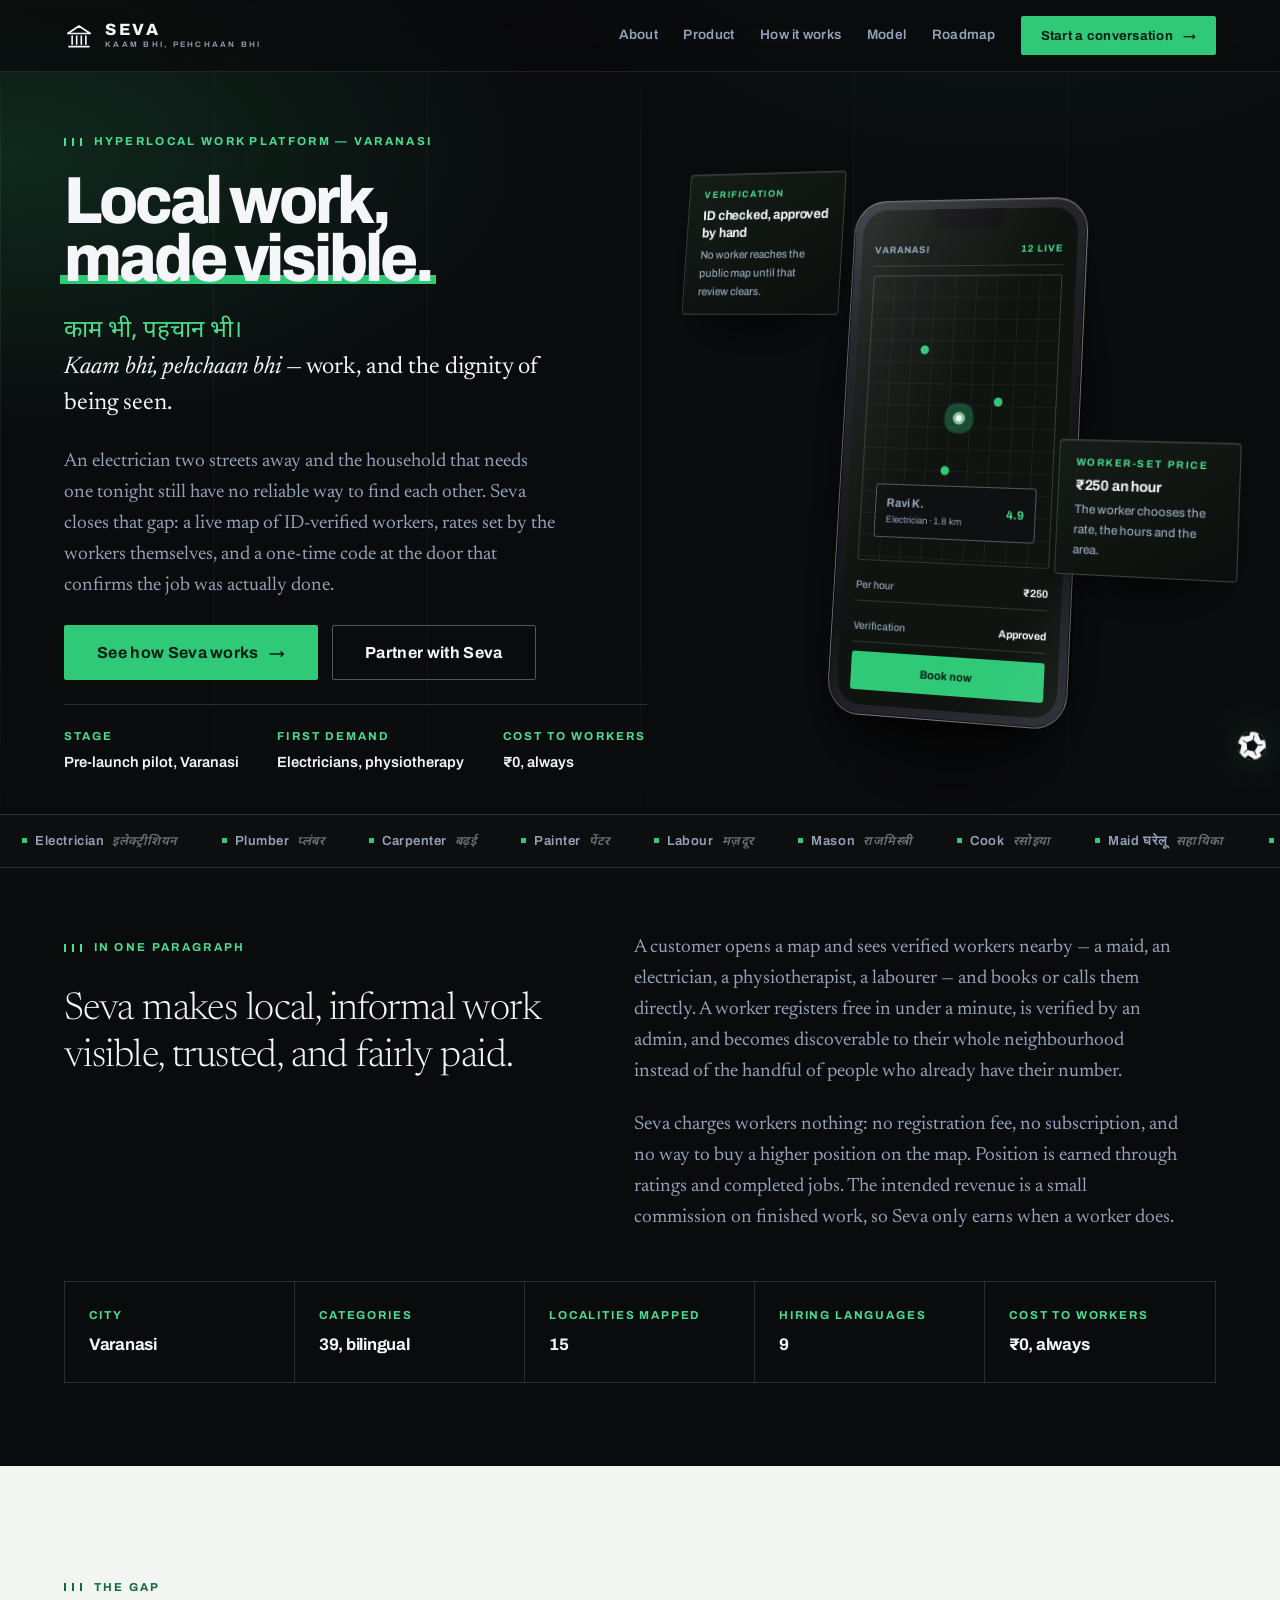
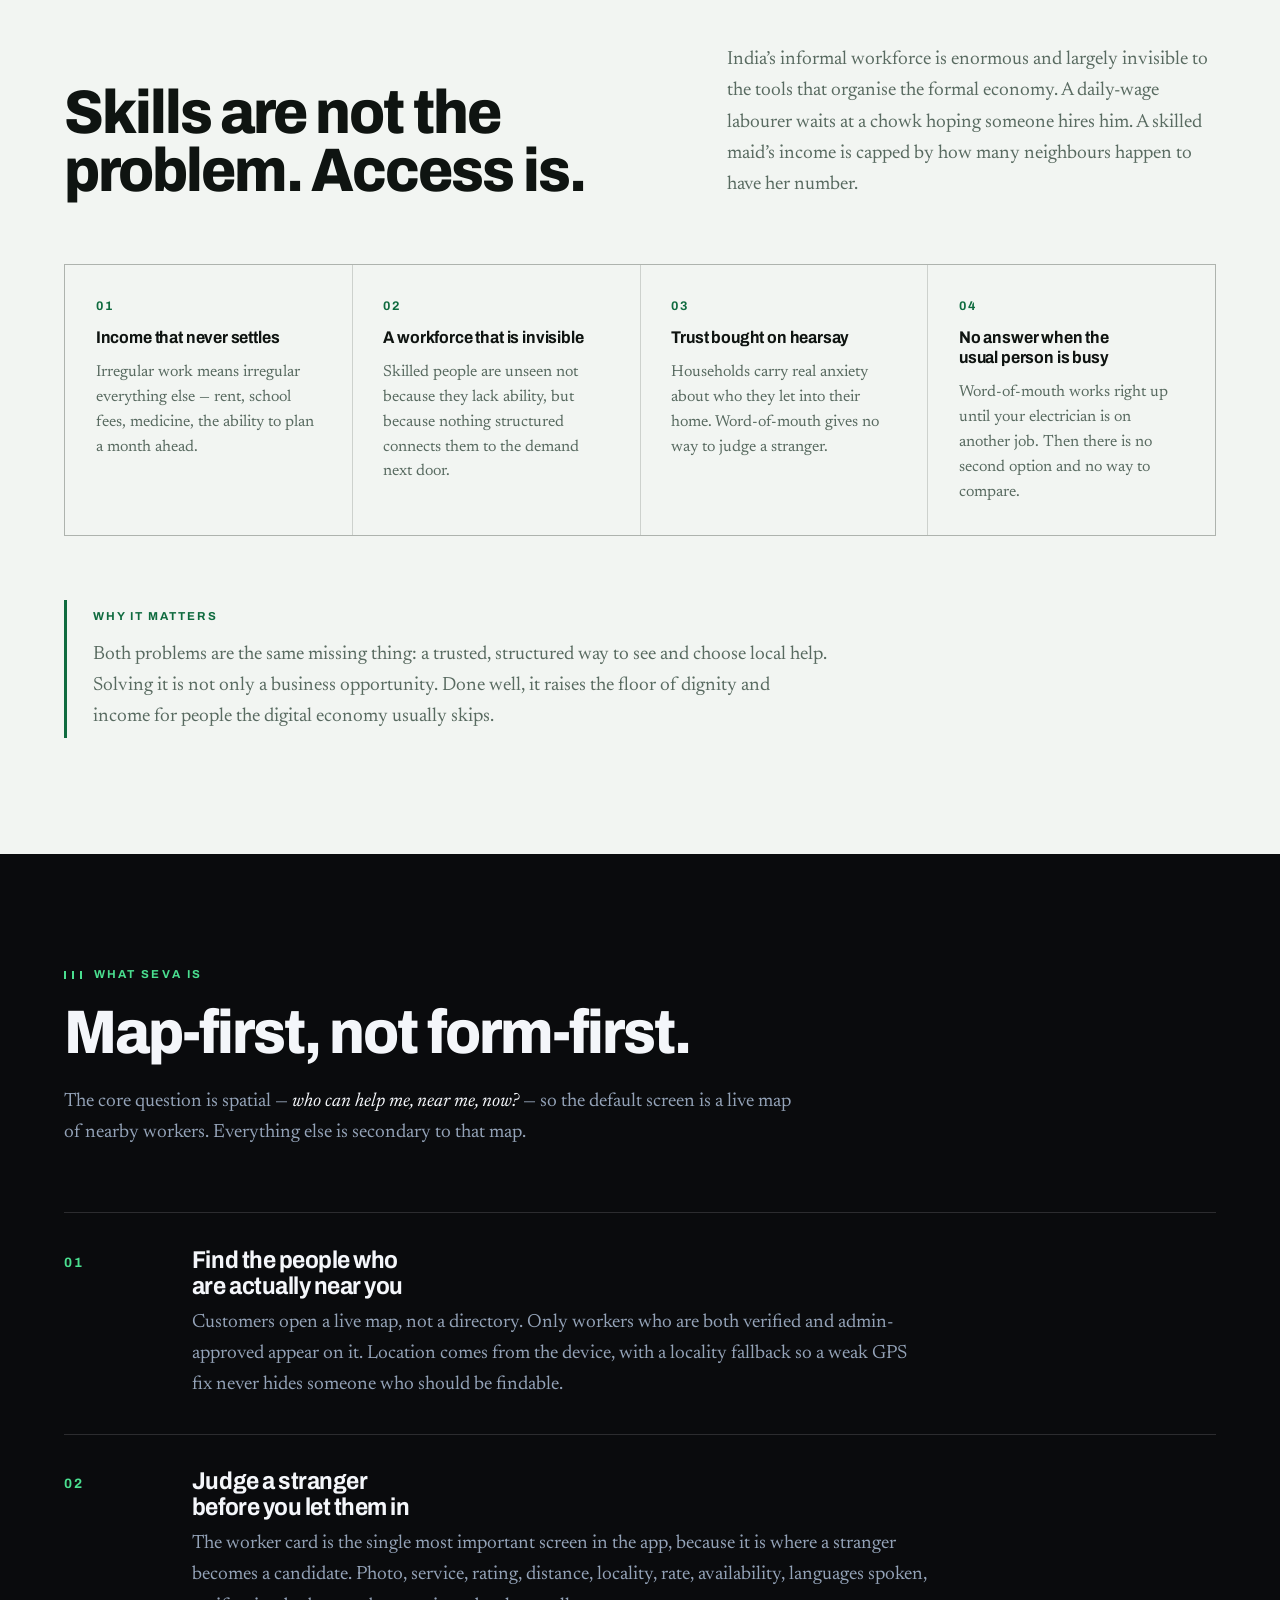
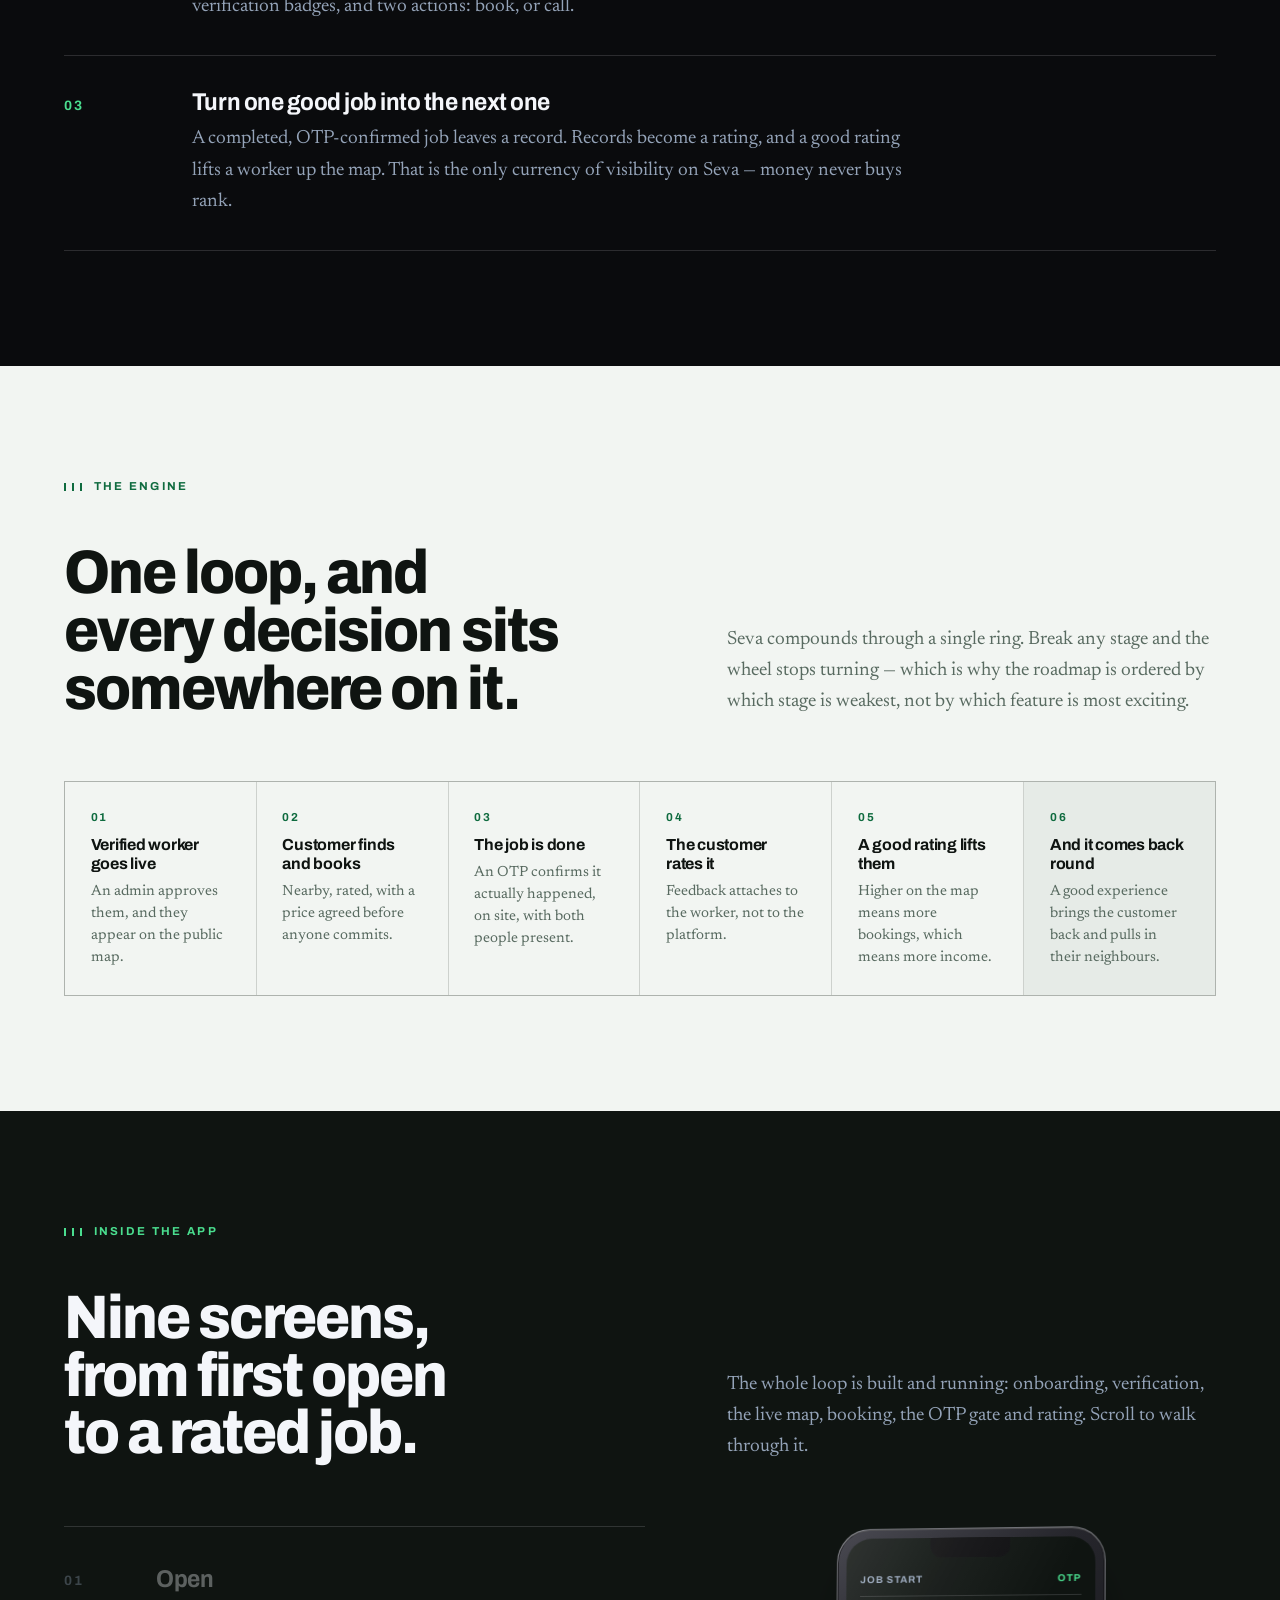
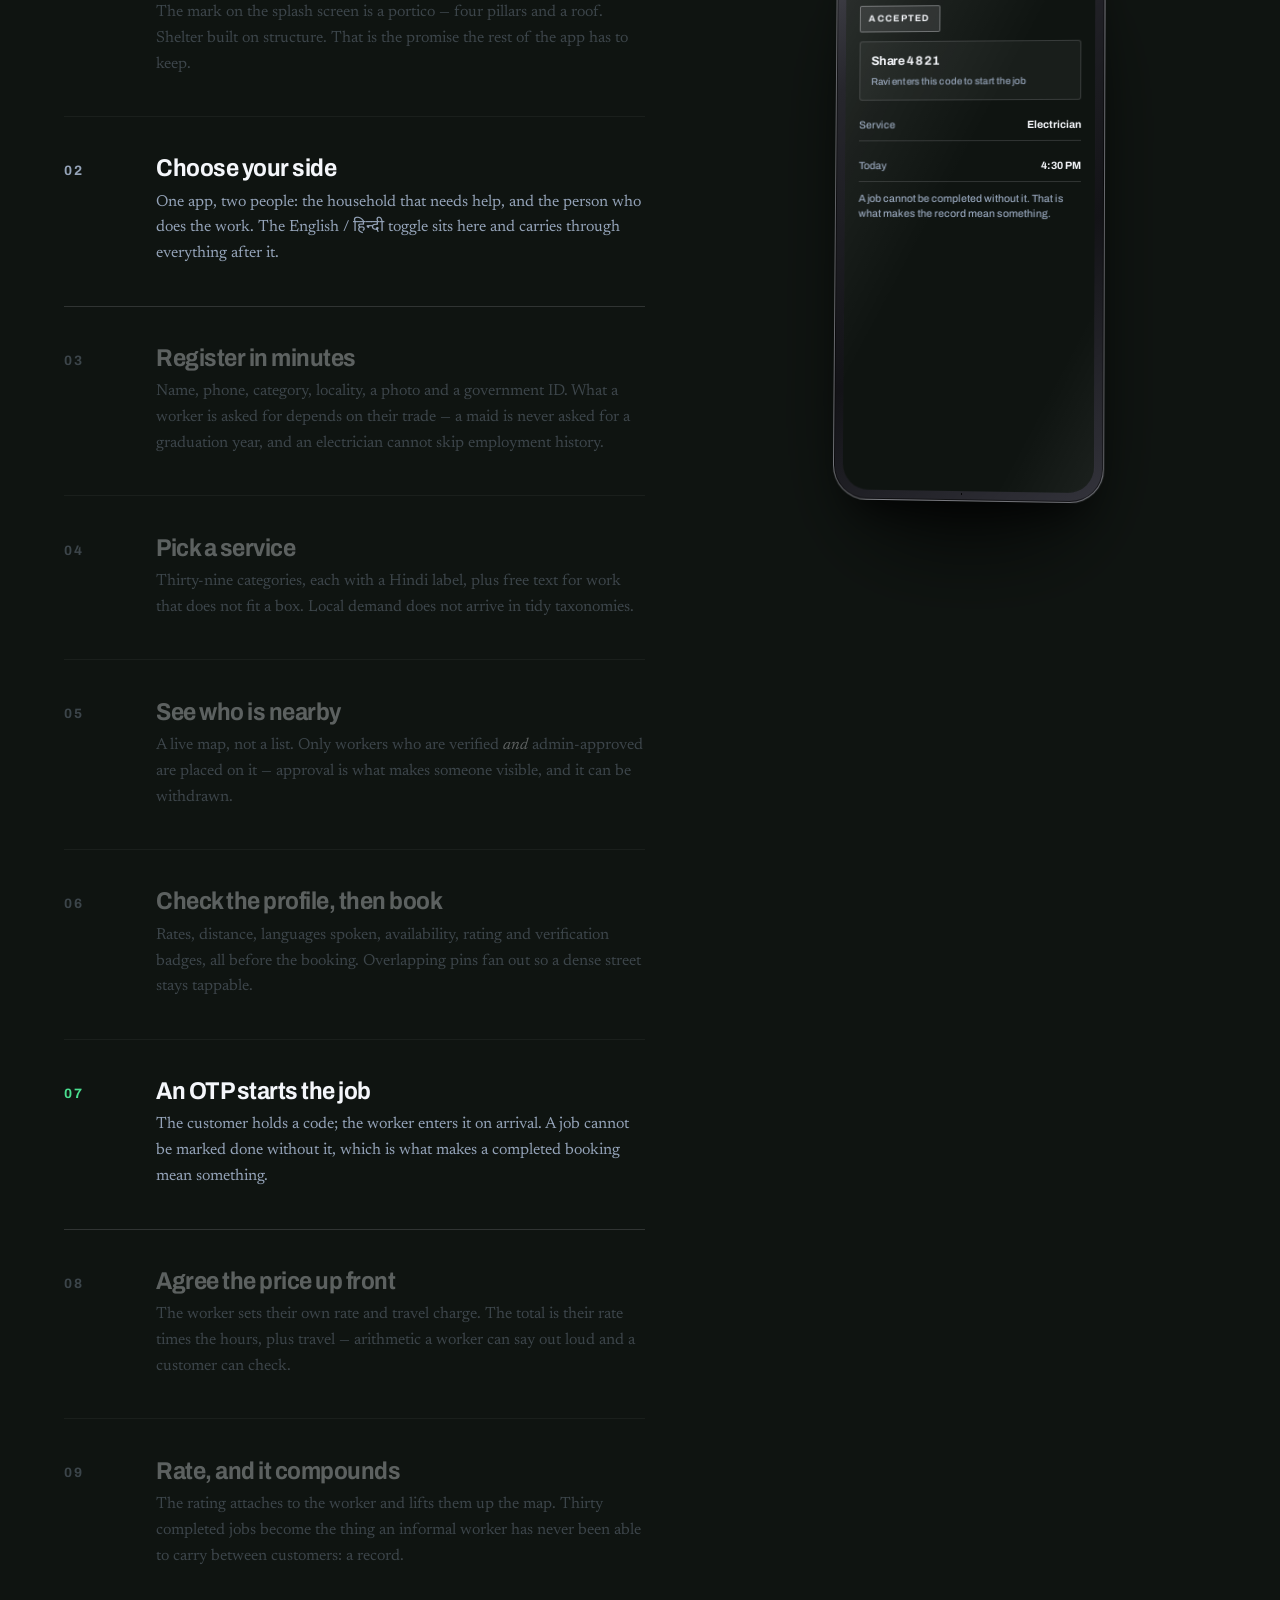
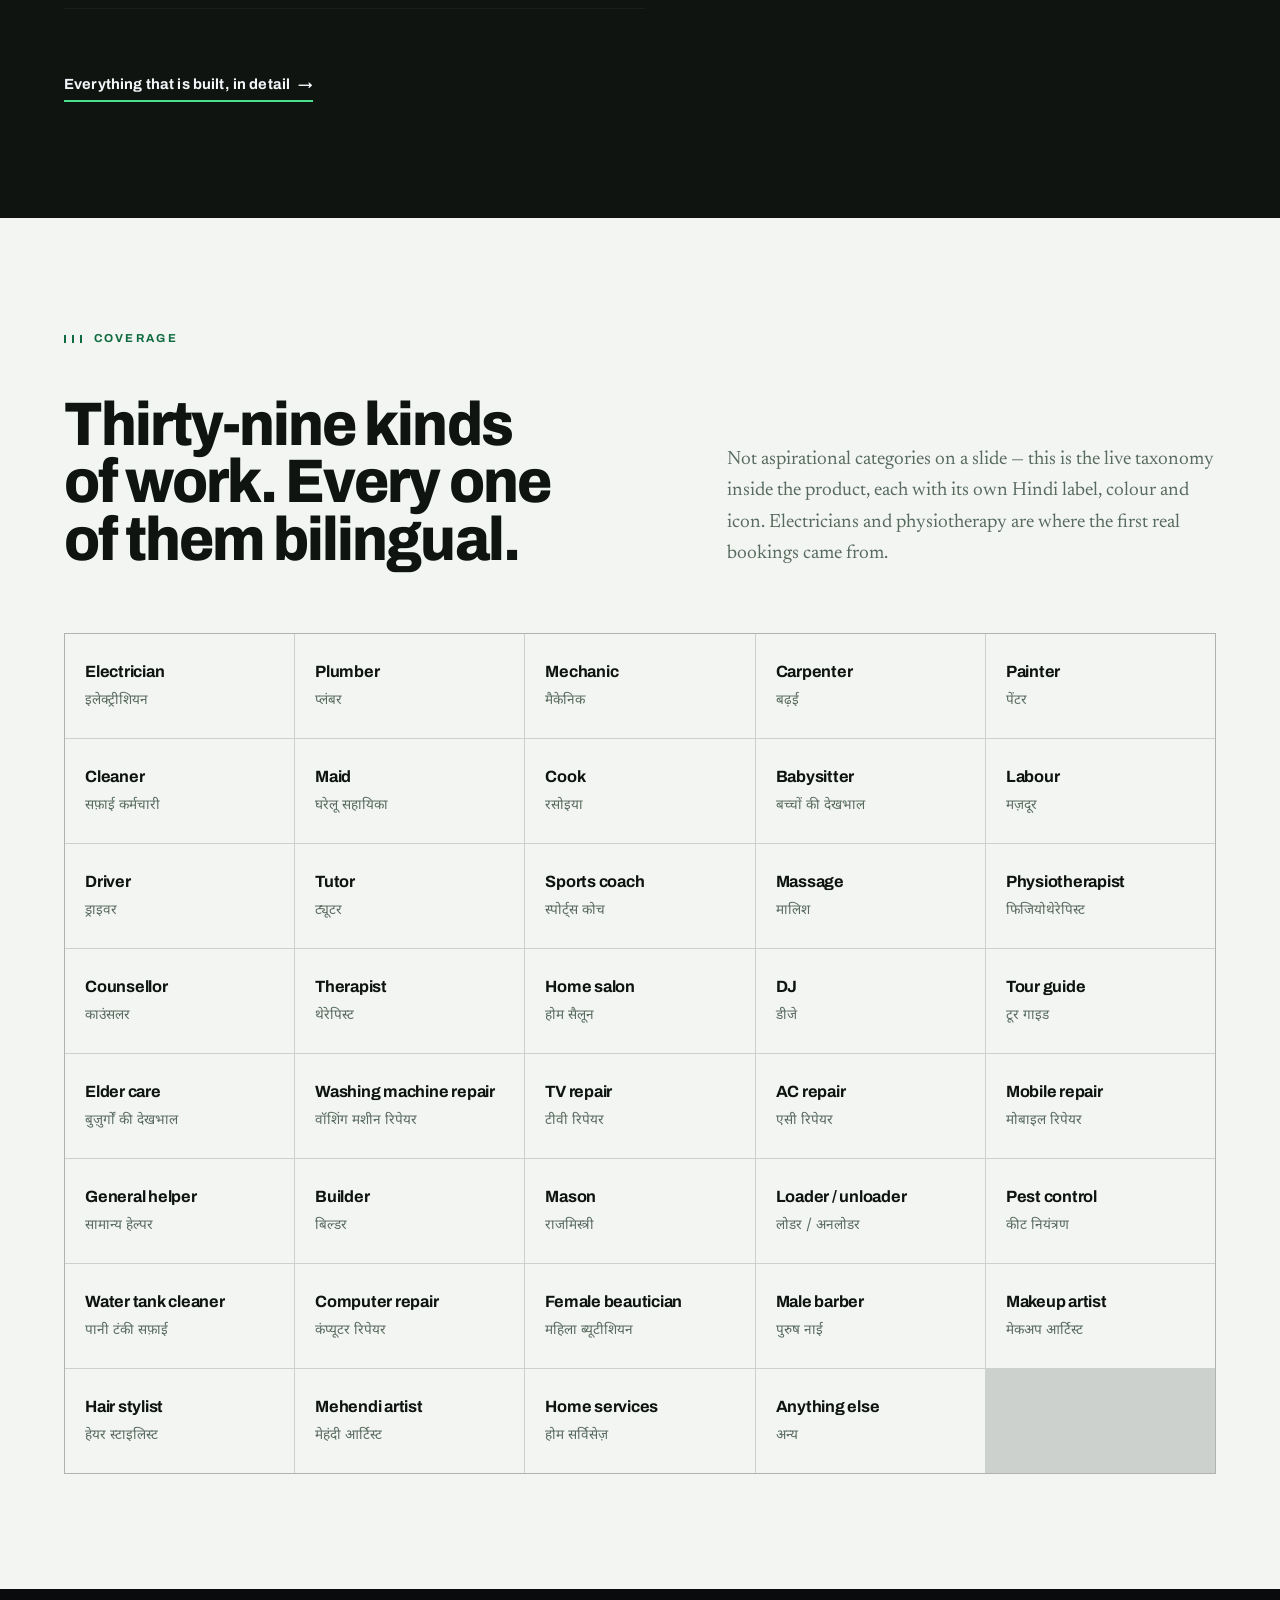
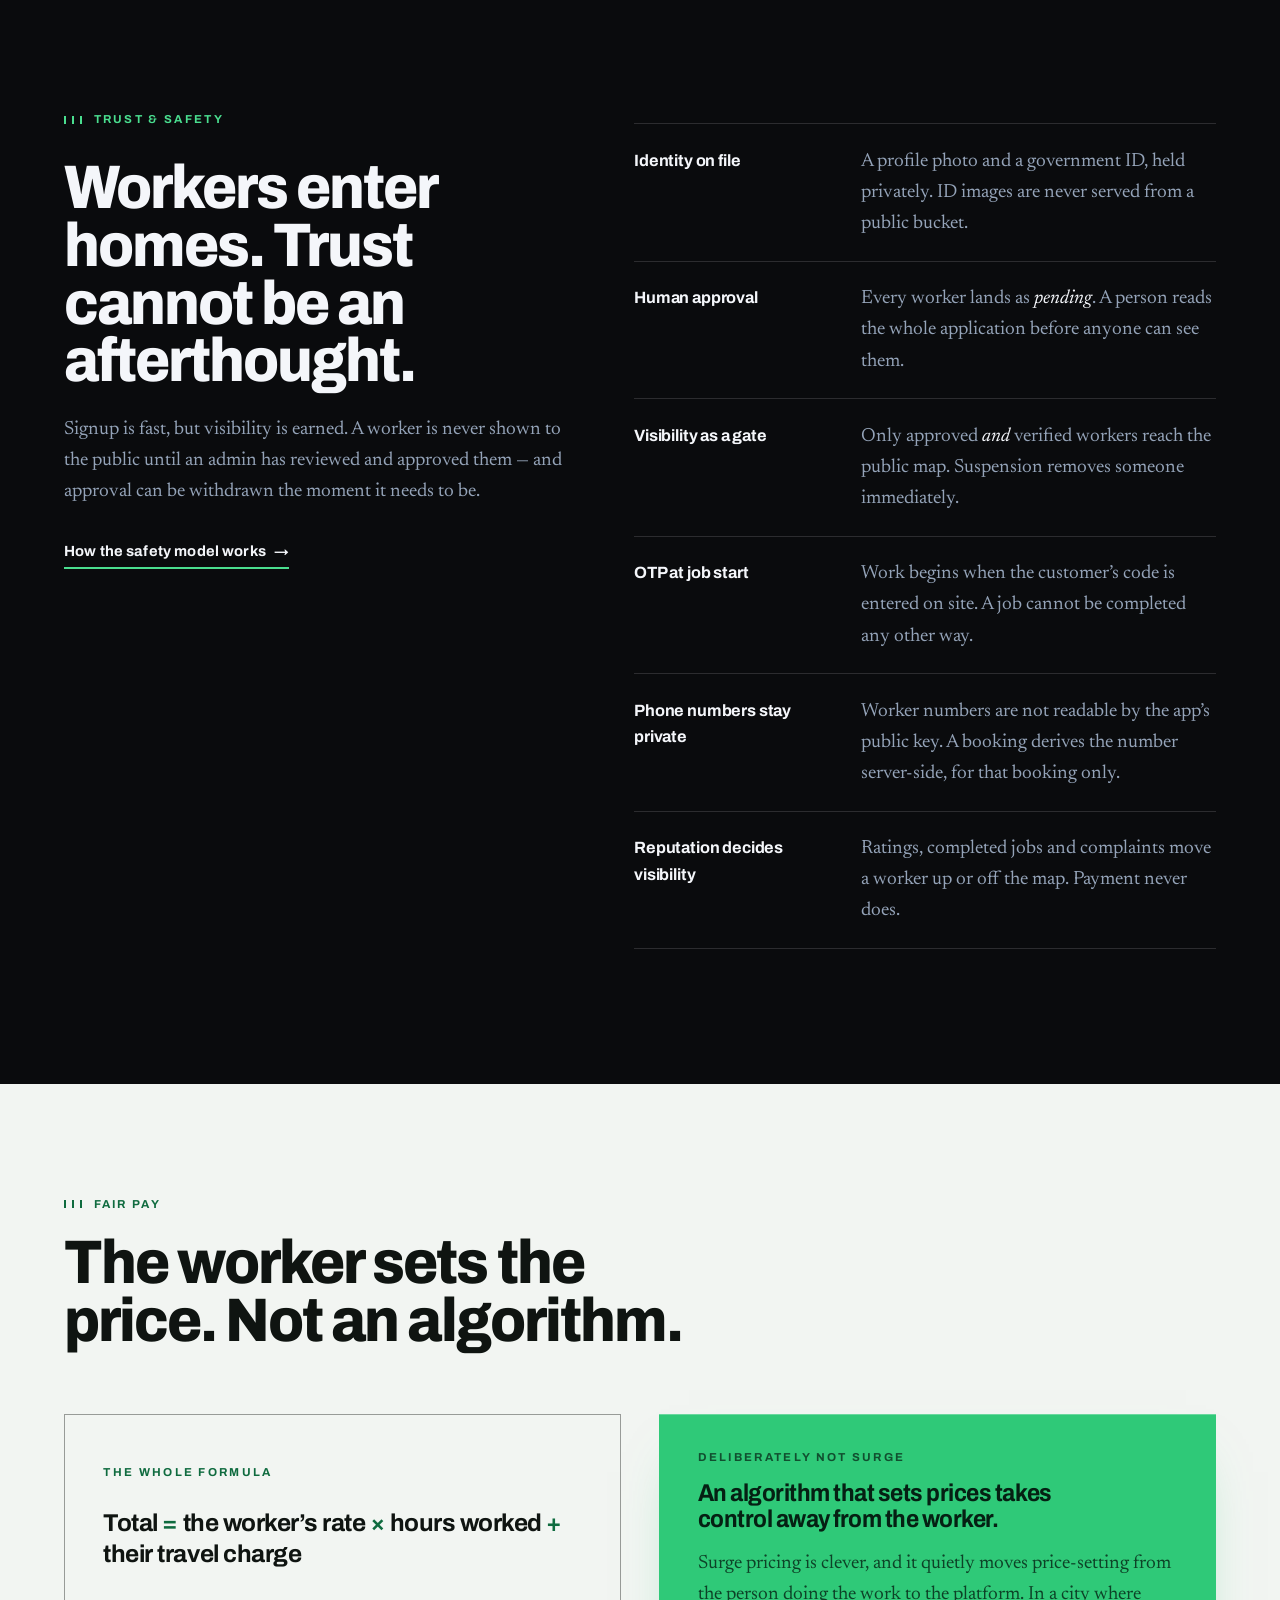
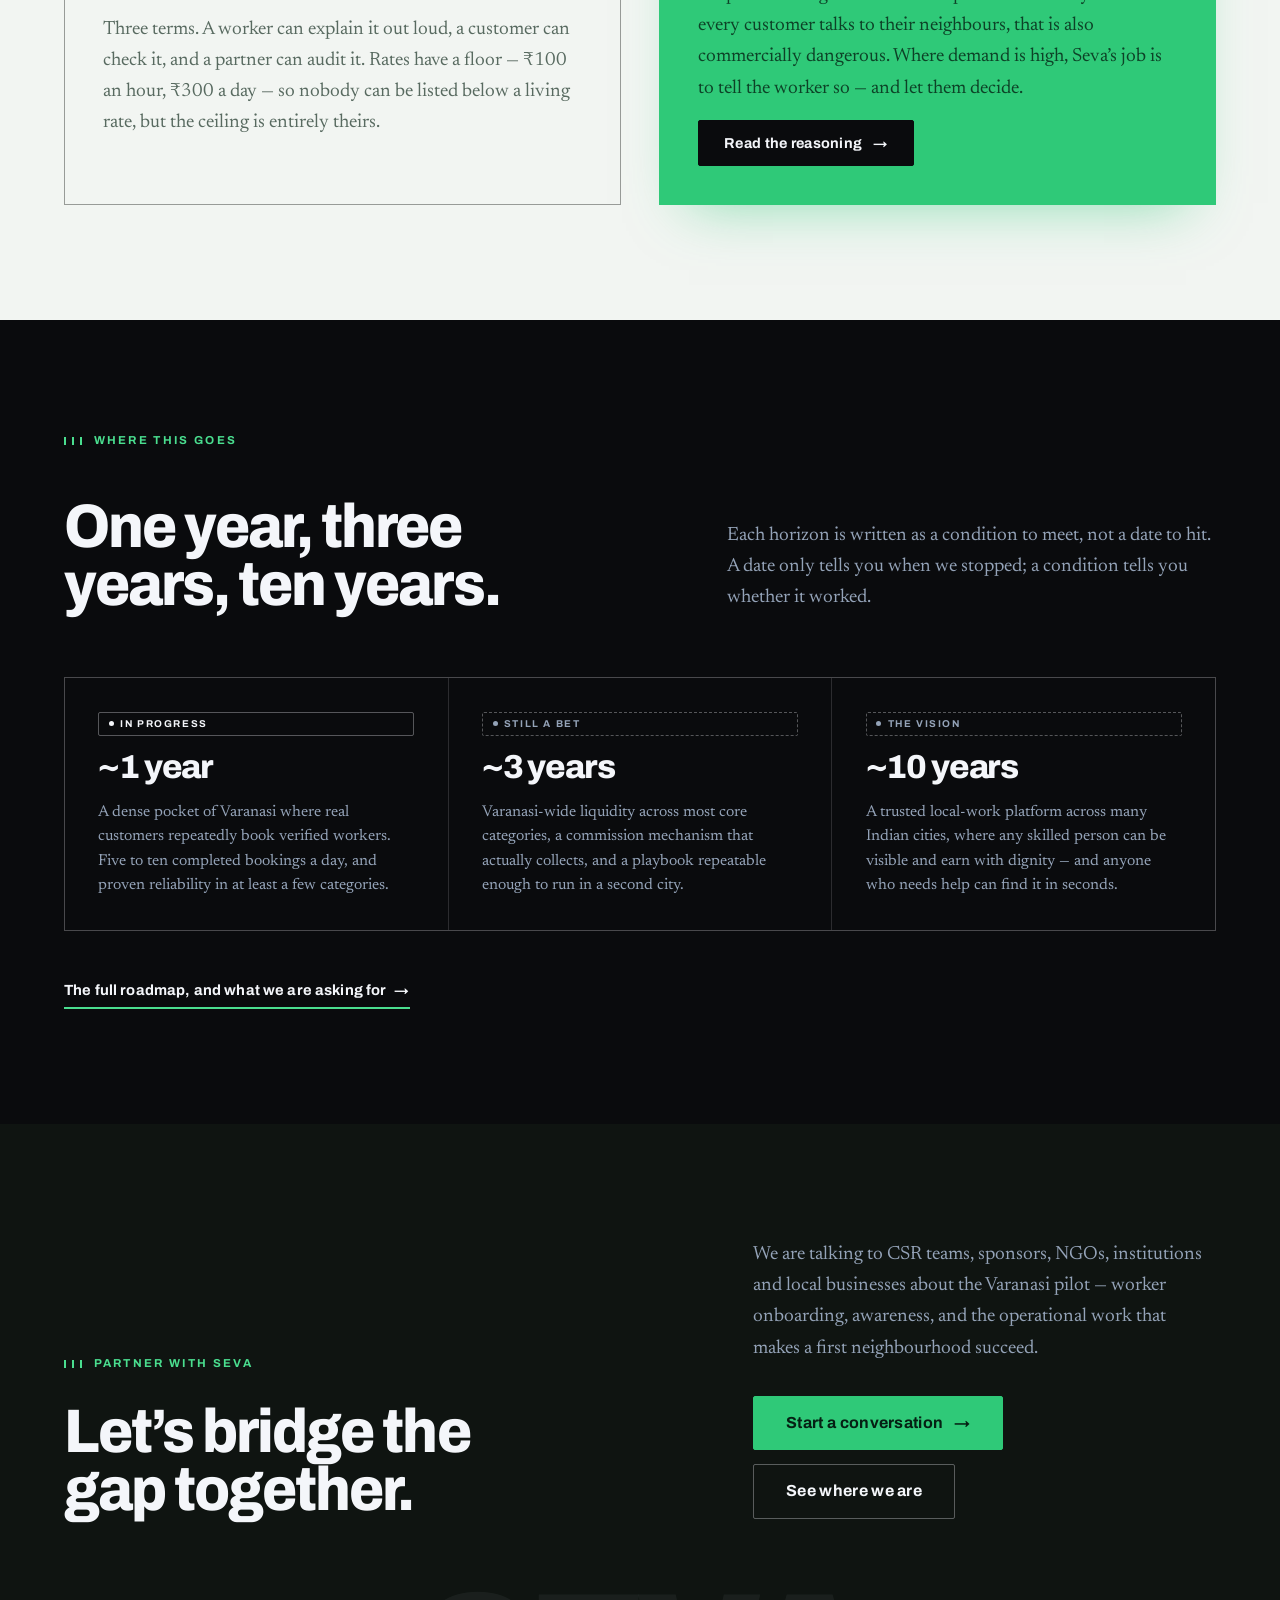
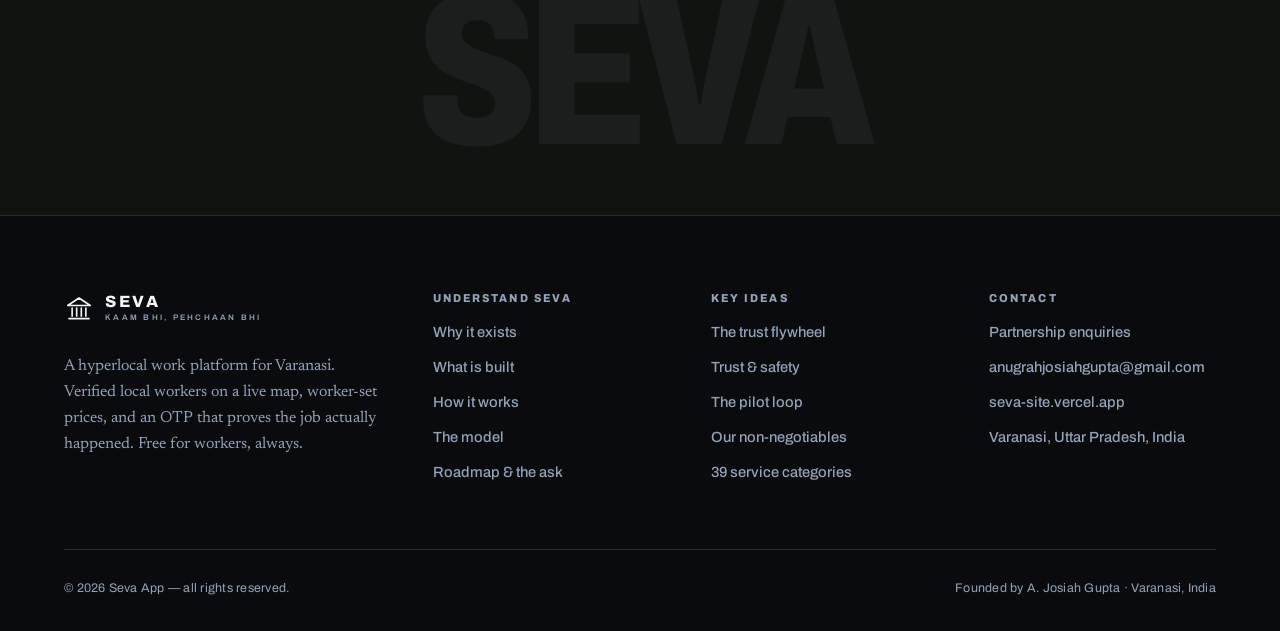
==== commit b4d69fcb: "Show the app on phones, and lead with plain English The hero device was hidden outright below 900px " ====
--- a/index.html
+++ b/index.html
@@ -55,9 +55,9 @@
     <div class="hero-body">
       <div class="hero-copy">
         <span class="eyebrow">Hyperlocal work platform &mdash; Varanasi</span>
-        <h1>Kaam bhi.<br><span class="stroke">Pehchaan bhi.</span></h1>
-        <p class="lead"><span lang="hi" class="mark" style="font-family:var(--f-deva)">काम भी, पहचान भी।</span><br>Work, and the dignity of being seen.</p>
-        <p class="body">A skilled electrician two streets away and a family who needs one tonight have no reliable way to find each other. Seva is the layer between them: a live map of verified local workers, prices set by the worker, and an OTP that proves the job happened.</p>
+        <h1>Local work,<br><span class="stroke">made visible.</span></h1>
+        <p class="lead"><span lang="hi" class="mark" style="font-family:var(--f-deva)">काम भी, पहचान भी।</span><br><em class="serif-em">Kaam bhi, pehchaan bhi</em> &mdash; work, and the dignity of being seen.</p>
+        <p class="body">An electrician two streets away and the household that needs one tonight still have no reliable way to find each other. Seva closes that gap: a live map of ID-verified workers, rates set by the workers themselves, and a one-time code at the door that confirms the job was actually done.</p>
         <div class="btn-row">
           <a class="btn btn--accent btn--lg" href="how-it-works.html">See how Seva works <span class="arw" aria-hidden="true">&rarr;</span></a>
           <a class="btn btn--ghost btn--lg" href="partner.html">Partner with Seva</a>
@@ -65,11 +65,15 @@
         <dl class="hero-meta">
           <div>
             <dt>Stage</dt>
-            <dd>Pre-launch pilot</dd>
-          </div>
-          <div>
-            <dt>Early traction</dt>
-            <dd>Electricians &amp; physiotherapy</dd>
+            <dd>Pre-launch pilot, Varanasi</dd>
+          </div>
+          <div>
+            <dt>First demand</dt>
+            <dd>Electricians, physiotherapy</dd>
+          </div>
+          <div>
+            <dt>Cost to workers</dt>
+            <dd>&#8377;0, always</dd>
           </div>
         </dl>
       </div>
@@ -99,14 +103,14 @@
             </div>
           </div>
           <div class="float-card float-card--a">
-            <b>Verified</b>
-            <strong>ID checked, admin approved</strong>
-            <span>Only then does a worker appear</span>
+            <b>Verification</b>
+            <strong>ID checked, approved by hand</strong>
+            <span>No worker reaches the public map until that review clears.</span>
           </div>
           <div class="float-card float-card--b">
-            <b>Worker-set</b>
-            <strong>&#8377;250 per hour</strong>
-            <span>Their rate, their hours, their area</span>
+            <b>Worker-set price</b>
+            <strong>&#8377;250 an hour</strong>
+            <span>The worker chooses the rate, the hours and the area.</span>
           </div>
         </div>
       </div>
@@ -144,7 +148,7 @@
         </div>
         <div>
           <p class="body">A customer opens a map and sees verified workers nearby &mdash; a maid, an electrician, a physiotherapist, a labourer &mdash; and books or calls them directly. A worker registers free in under a minute, is verified by an admin, and becomes discoverable to their whole neighbourhood instead of the handful of people who already have their number.</p>
-          <p class="body">Seva charges workers nothing. No registration fee, no subscription, and no way to pay for a higher position on the map. Visibility is earned through ratings and reliability. The intended revenue is a small commission on completed jobs &mdash; value captured only when value is created.</p>
+          <p class="body">Seva charges workers nothing: no registration fee, no subscription, and no way to buy a higher position on the map. Position is earned through ratings and completed jobs. The intended revenue is a small commission on finished work, so Seva only earns when a worker does.</p>
         </div>
       </div>
 
--- a/style.css
+++ b/style.css
@@ -661,7 +661,7 @@
 .hero {
   position: relative;
   min-height: min(96svh, 54rem);
-  padding-top: calc(var(--head-h) + clamp(2.5rem, 5vw, 4.75rem));
+  padding-top: calc(var(--head-h) + clamp(1.5rem, 5vw, 4.75rem));
   padding-bottom: 0;
   display: flex;
   flex-direction: column;
@@ -740,7 +740,7 @@
 .hero-meta {
   display: flex;
   flex-wrap: wrap;
-  gap: 0 clamp(1.5rem, 3vw, 2.75rem);
+  gap: 1.15rem clamp(1.5rem, 3vw, 2.75rem);
   margin: 0;
   padding-top: 1.35rem;
   border-top: 1px solid var(--line-on-ink);
@@ -1158,7 +1158,48 @@
 .pin--me {
   background: var(--on-ink);
   animation: none;
-  box-shadow: 0 0 0 4px rgba(244, 246, 250, 0.15);
+  z-index: 3;
+  /* A hairline ring on the dot, then a soft accuracy disc around it — the
+     shape every map app uses for "you are here". */
+  box-shadow:
+    0 0 0 2px rgba(244, 246, 250, 0.55),
+    0 0 0 10px rgba(47, 201, 120, 0.1),
+    0 0 0 11px rgba(47, 201, 120, 0.22);
+}
+
+/* Two rings, offset by half a cycle, so the ping never fully stops —
+   something has been spotted here. */
+.pin--me::before,
+.pin--me::after {
+  content: "";
+  position: absolute;
+  left: 50%;
+  top: 50%;
+  width: 9px;
+  height: 9px;
+  margin: -4.5px 0 0 -4.5px;
+  border-radius: 50%;
+  border: 1.5px solid var(--accent-bright);
+  animation: radar 3s cubic-bezier(0.2, 0.6, 0.3, 1) infinite;
+  pointer-events: none;
+}
+
+.pin--me::after {
+  animation-delay: 1.5s;
+}
+
+@keyframes radar {
+  0% {
+    transform: scale(1);
+    opacity: 0.85;
+  }
+  70% {
+    opacity: 0.1;
+  }
+  100% {
+    transform: scale(6);
+    opacity: 0;
+  }
 }
 
 .pop {
@@ -1987,52 +2028,37 @@
 }
 
 /* --------------------------------------------------------------------------
-   14b. Scroll ball
-   A football rolling down a rail at the edge of the page. It doubles as the
-   read-progress indicator, and it rotates by real arc length so the roll is
-   physically honest rather than an arbitrary spin.
+   14b. The ball
+   A football loose in the viewport. It falls, bounces off the walls and the
+   underside of the header, rolls, and can be kicked with the cursor. JS owns
+   the transform entirely, so there is no anchoring here — only the look.
    -------------------------------------------------------------------------- */
 
-.scroll-rail {
+.play-ball {
   position: fixed;
-  top: calc(var(--head-h) + 3.5rem);
-  bottom: 3.5rem;
-  right: clamp(0.9rem, 2vw, 1.9rem);
-  width: 2px;
-  z-index: 60;
-  pointer-events: none;
-  background: rgba(148, 163, 184, 0.16);
-}
-
-.scroll-rail__fill {
-  position: absolute;
-  inset: 0 0 auto;
-  height: 0;
-  background: linear-gradient(180deg, rgba(47, 201, 120, 0.15), var(--accent));
-  transform-origin: top;
-}
-
-.scroll-ball {
-  position: absolute;
   top: 0;
-  left: 50%;
+  left: 0;
   width: 30px;
   height: 30px;
-  margin-left: -15px;
-  margin-top: -15px;
+  z-index: 60;
+  /* Never blocks a link: the kick is computed from pointer coordinates. */
+  pointer-events: none;
   will-change: transform;
-  filter: drop-shadow(0 6px 10px rgba(0, 0, 0, 0.55));
-}
-
-.scroll-ball svg {
+  filter:
+    drop-shadow(0 0 16px rgba(47, 201, 120, 0.28))
+    drop-shadow(0 10px 16px rgba(0, 0, 0, 0.55));
+}
+
+.play-ball svg {
   width: 100%;
   height: 100%;
   display: block;
 }
 
-@media (max-width: 900px) {
-  .scroll-rail {
-    display: none;
+@media (max-width: 700px) {
+  .play-ball {
+    width: 24px;
+    height: 24px;
   }
 }
 
@@ -2393,11 +2419,38 @@
    -------------------------------------------------------------------------- */
 
 @media (max-width: 1240px) {
-  .float-card {
+  /* Below the widest layout there is no room for the glass cards to float
+     clear of the copy, so the hero rig stops being a 3D composition and
+     becomes an honest stack: the device, then the two claims beneath it. */
+  .hero-stage .device-rig {
+    display: grid;
+    grid-template-columns: repeat(auto-fit, minmax(min(100%, 12rem), 1fr));
+    gap: 1rem;
+    width: min(100%, 28rem);
+    transform: none;
+    animation: none;
+  }
+
+  .hero-stage .device {
+    grid-column: 1 / -1;
+    justify-self: center;
+    width: min(100%, 14.5rem);
+  }
+
+  /* The contact shadow only reads under a tilted slab. Flat, it just smudges
+     the cards that now sit below the device. */
+  .hero-stage .device-floor {
     display: none;
   }
 
-  .device-rig {
+  .hero-stage .float-card {
+    position: static;
+    width: auto;
+    transform: none;
+    box-shadow: none;
+  }
+
+  .story__stage .device-rig {
     transform: rotateY(-13deg) rotateX(5deg);
   }
 }
@@ -2510,10 +2563,36 @@
     margin-bottom: calc(17rem * 19 / 9 * -0.4);
   }
 
-  /* The hero device lives on in the product story below; repeating it here
-     would only push the hero copy off a phone screen. */
+  /* The device is the clearest thing on the page about what Seva actually is,
+     so on a phone it keeps its place. Stacked at the end of the copy it landed
+     a full screen below the fold, so the hero is flattened into one column and
+     the device is lifted above the buttons and the fact row — it now sits in
+     the first screenful, with the CTA directly under it. */
+  .hero-body {
+    display: flex;
+    flex-direction: column;
+    /* The two-column layout centred its tracks; as a single column that would
+       shrink-wrap every child to its own text width. */
+    align-items: stretch;
+    gap: clamp(1.15rem, 3vw, 1.6rem);
+    padding-bottom: clamp(1.75rem, 5vw, 3rem);
+  }
+
+  .hero-copy {
+    display: contents;
+  }
+
   .hero-stage {
-    display: none;
+    order: 2;
+    padding-block: clamp(0.5rem, 2.5vw, 1.25rem);
+  }
+
+  .hero .btn-row {
+    order: 3;
+  }
+
+  .hero-meta {
+    order: 4;
   }
 
   .story__steps {
@@ -2553,6 +2632,18 @@
     justify-content: center;
   }
 
+  /* Keep the whole device on screen without shrinking the UI inside it past
+     the point where the labels stay legible. */
+  .hero-stage .device {
+    width: min(100%, 13.25rem);
+  }
+
+  .hero-meta {
+    display: grid;
+    grid-template-columns: repeat(2, minmax(0, 1fr));
+    gap: 1.15rem 1.25rem;
+  }
+
   .stats {
     grid-template-columns: minmax(0, 1fr);
   }
@@ -2598,8 +2689,12 @@
     animation: none;
   }
 
-  .scroll-ball {
-    transition: none;
+  /* Deliberately exempt, like the ball: this is the one small "live" signal
+     on the page, and being live is the whole point of it. */
+  .pin--me::before,
+  .pin--me::after {
+    animation-duration: 3s !important;
+    animation-iteration-count: infinite !important;
   }
 }
 
@@ -2607,6 +2702,7 @@
   .site-head,
   .ticker,
   .device,
+  .play-ball,
   .wordmark {
     display: none;
   }
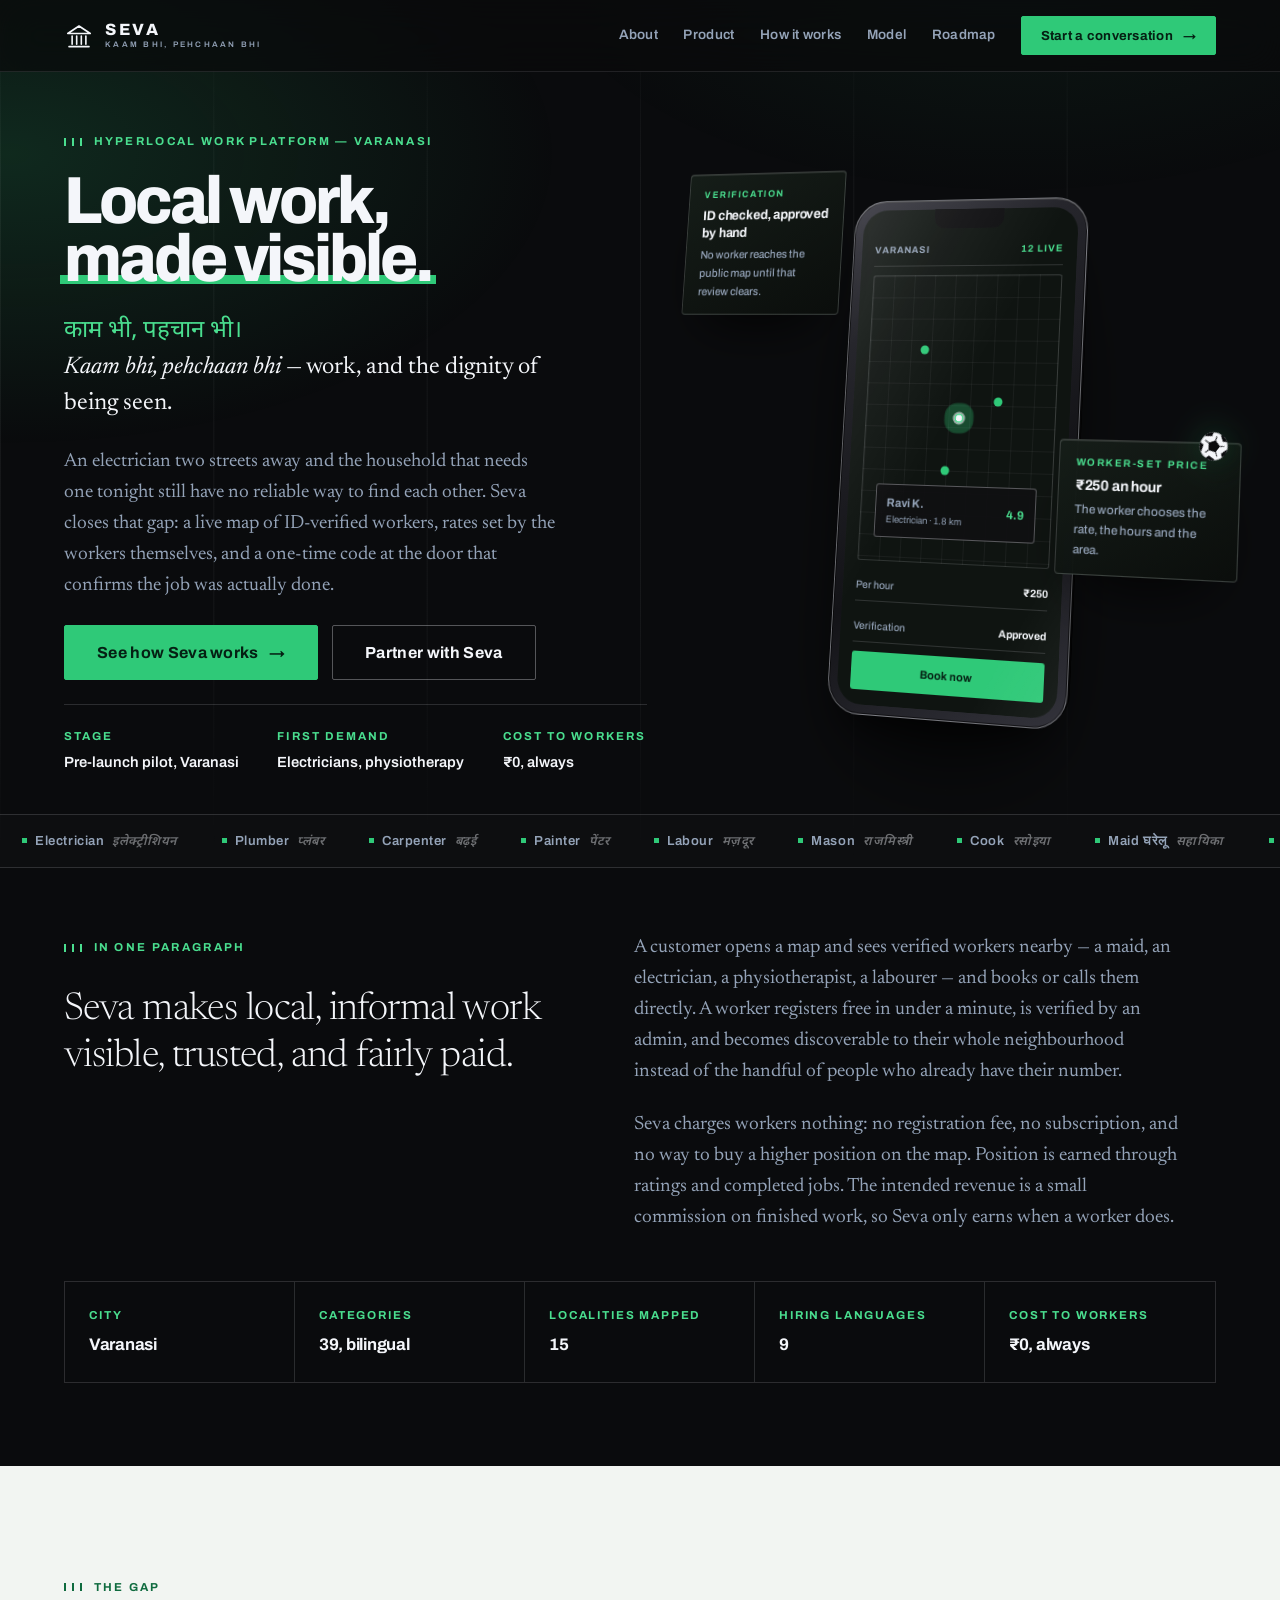
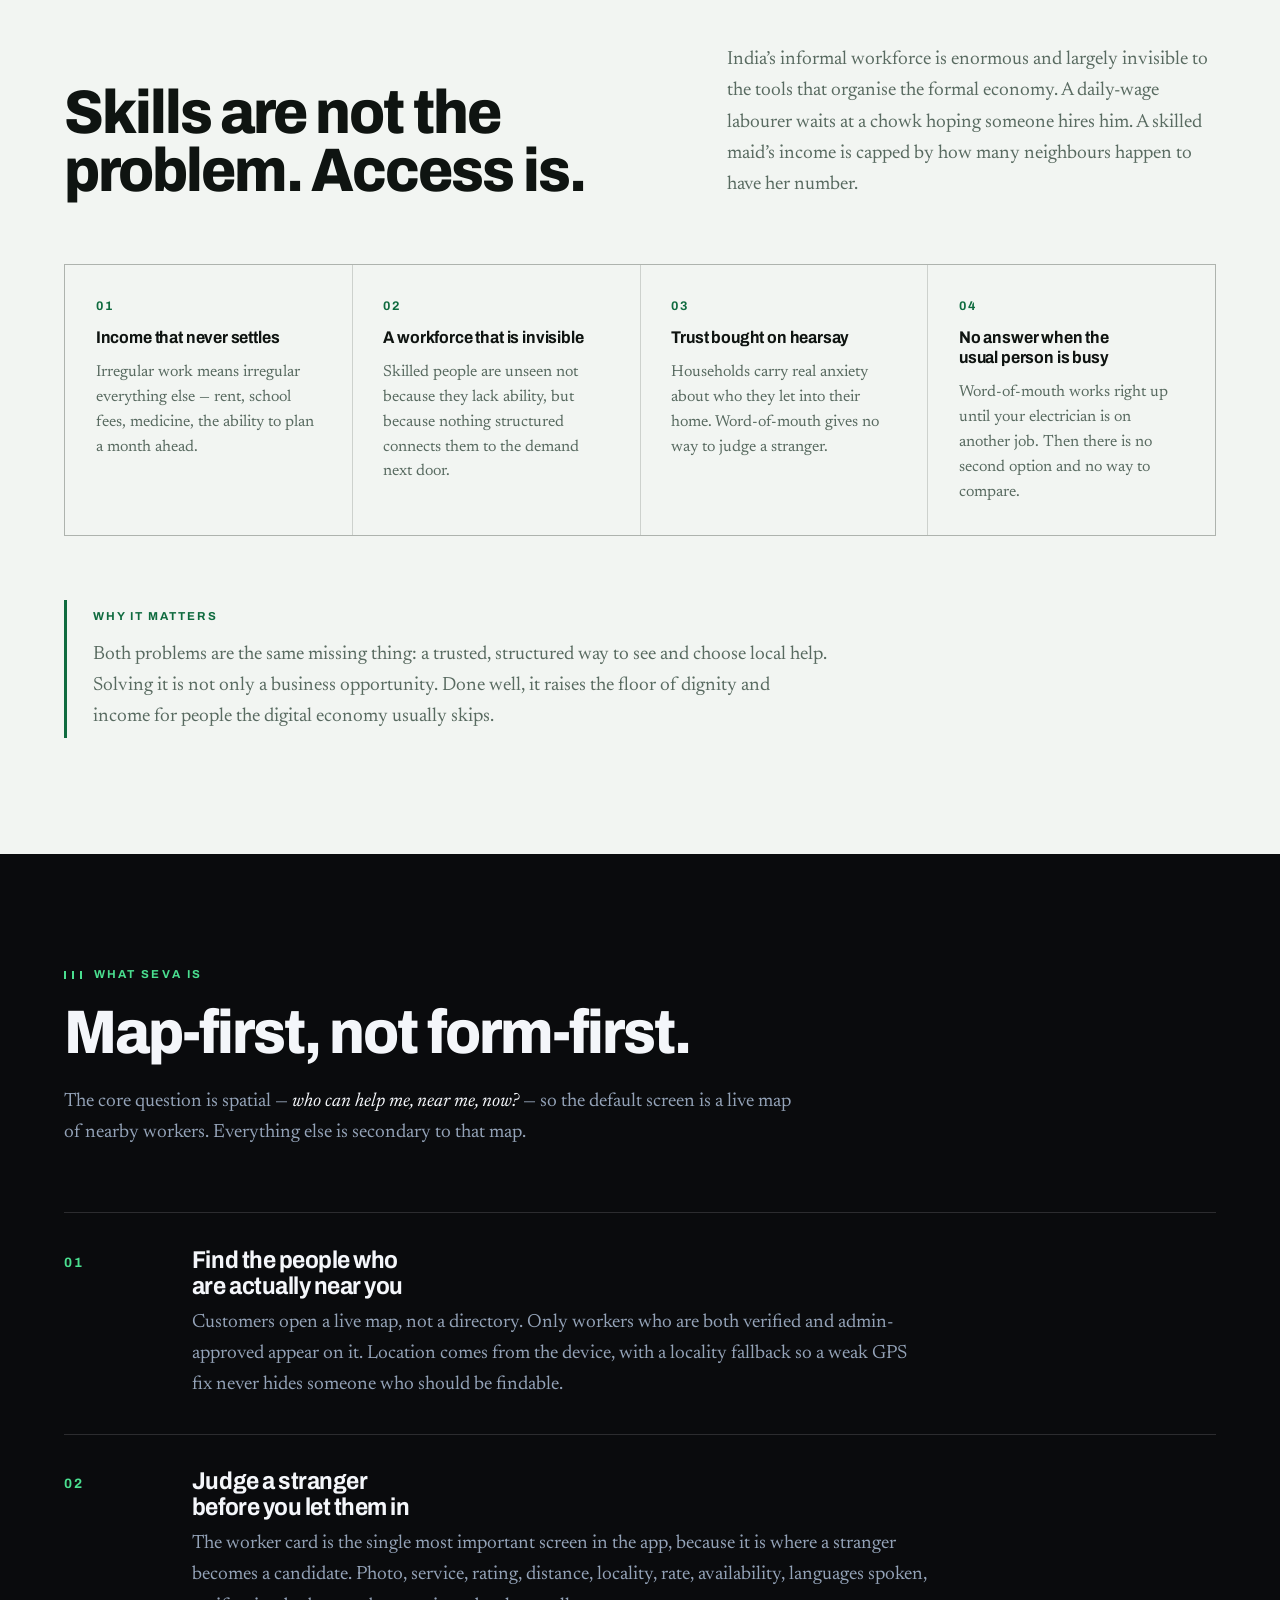
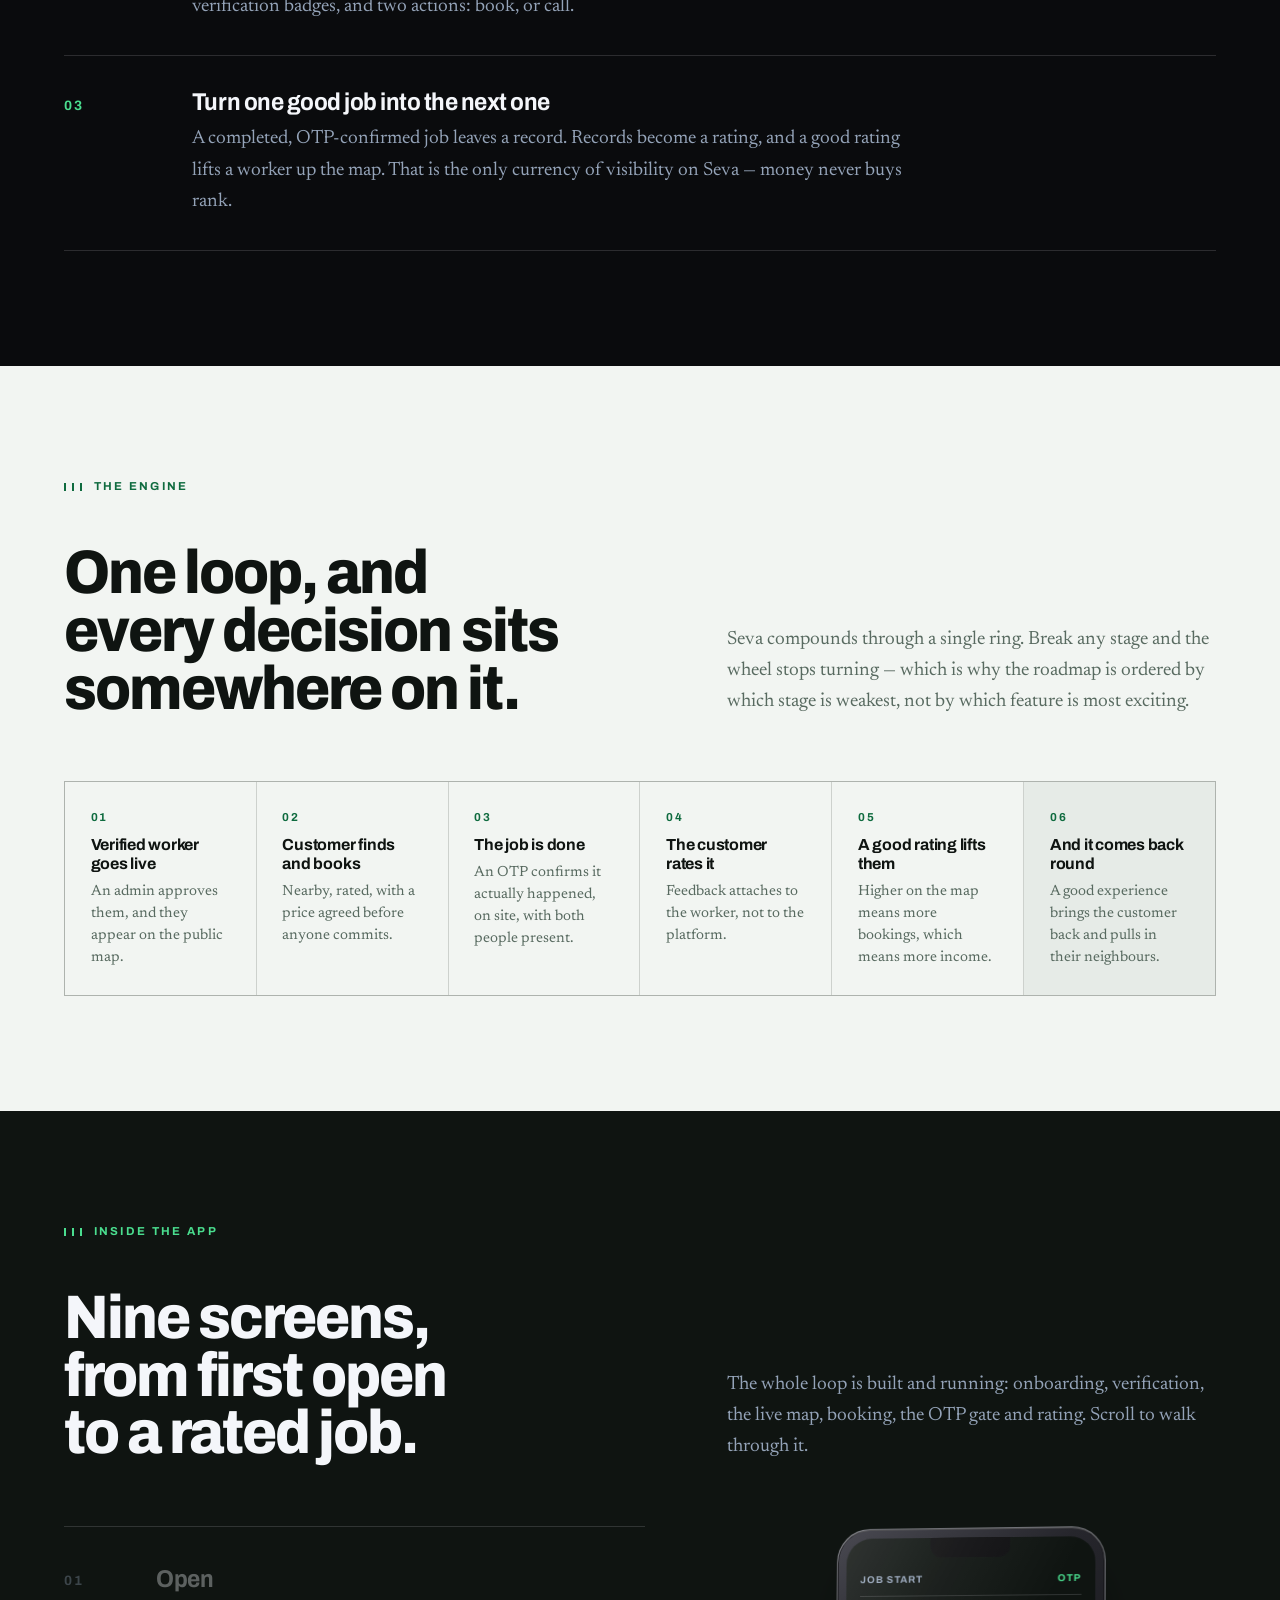
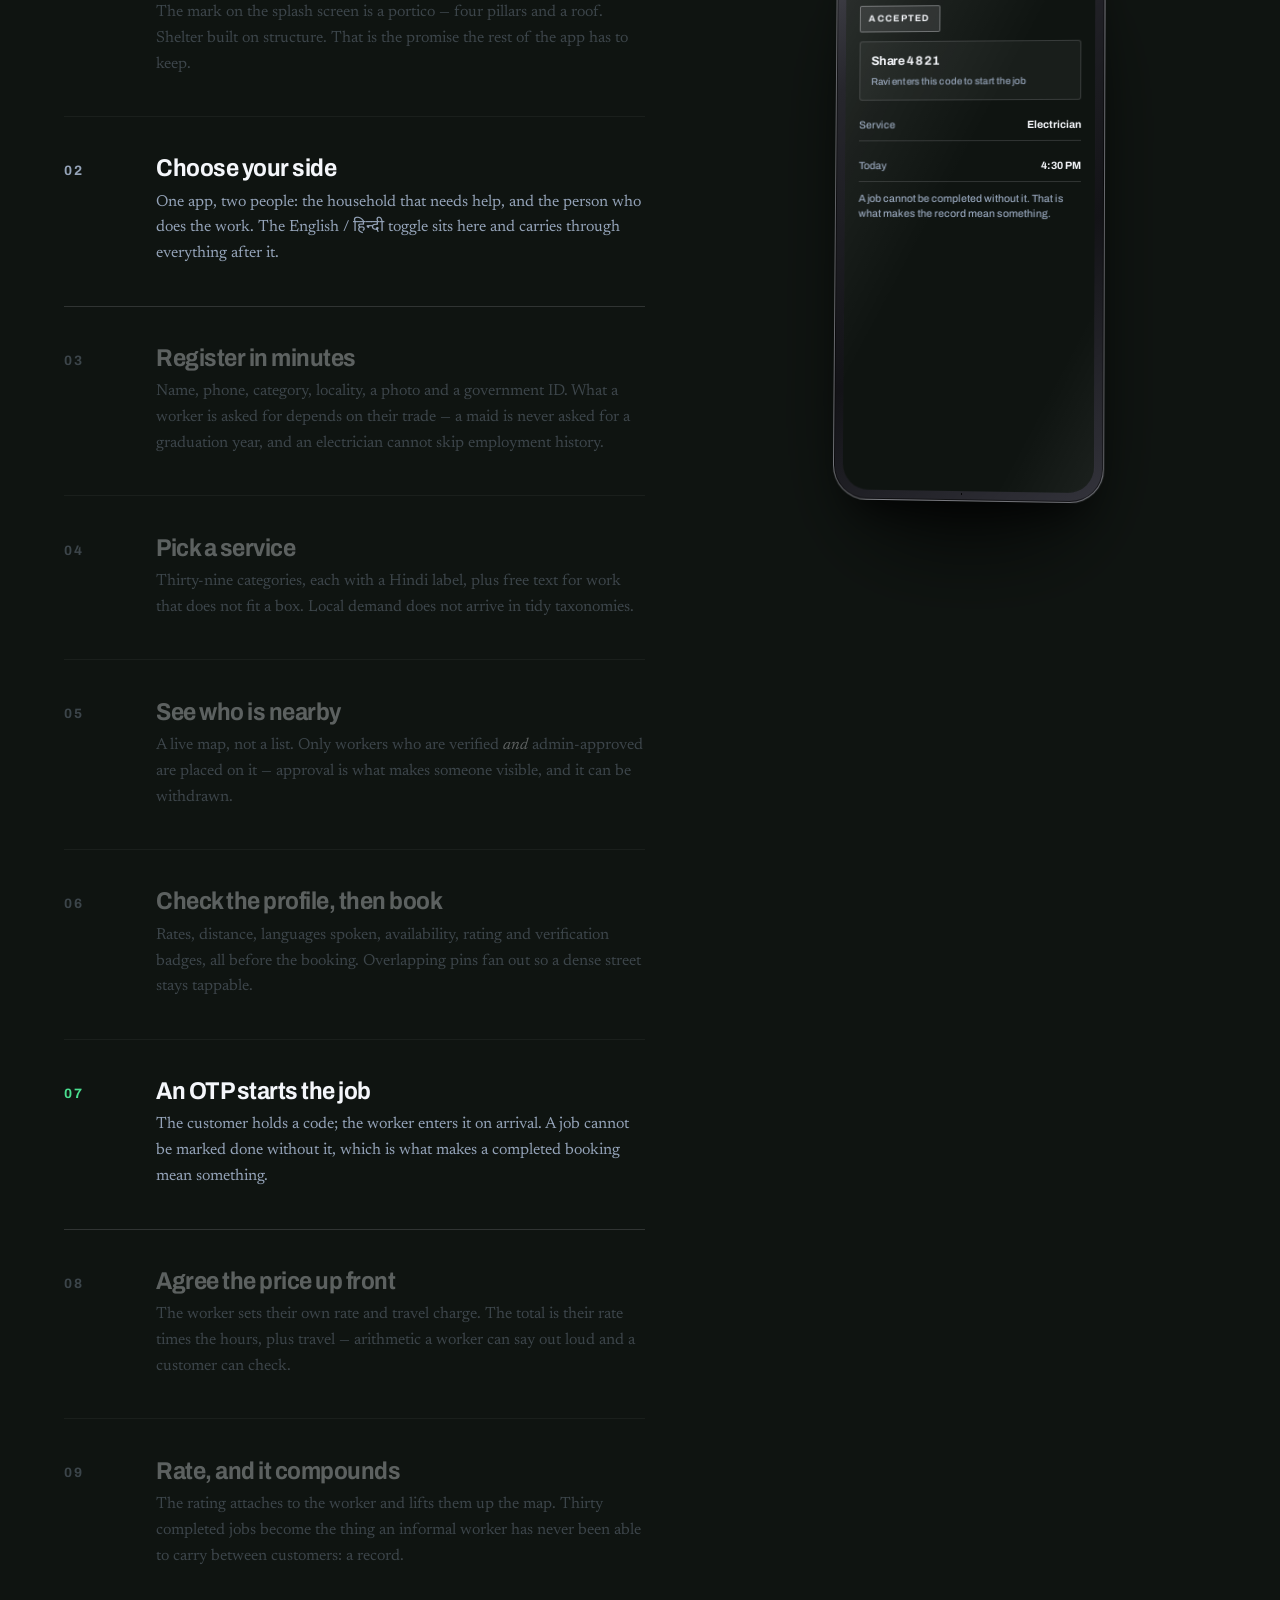
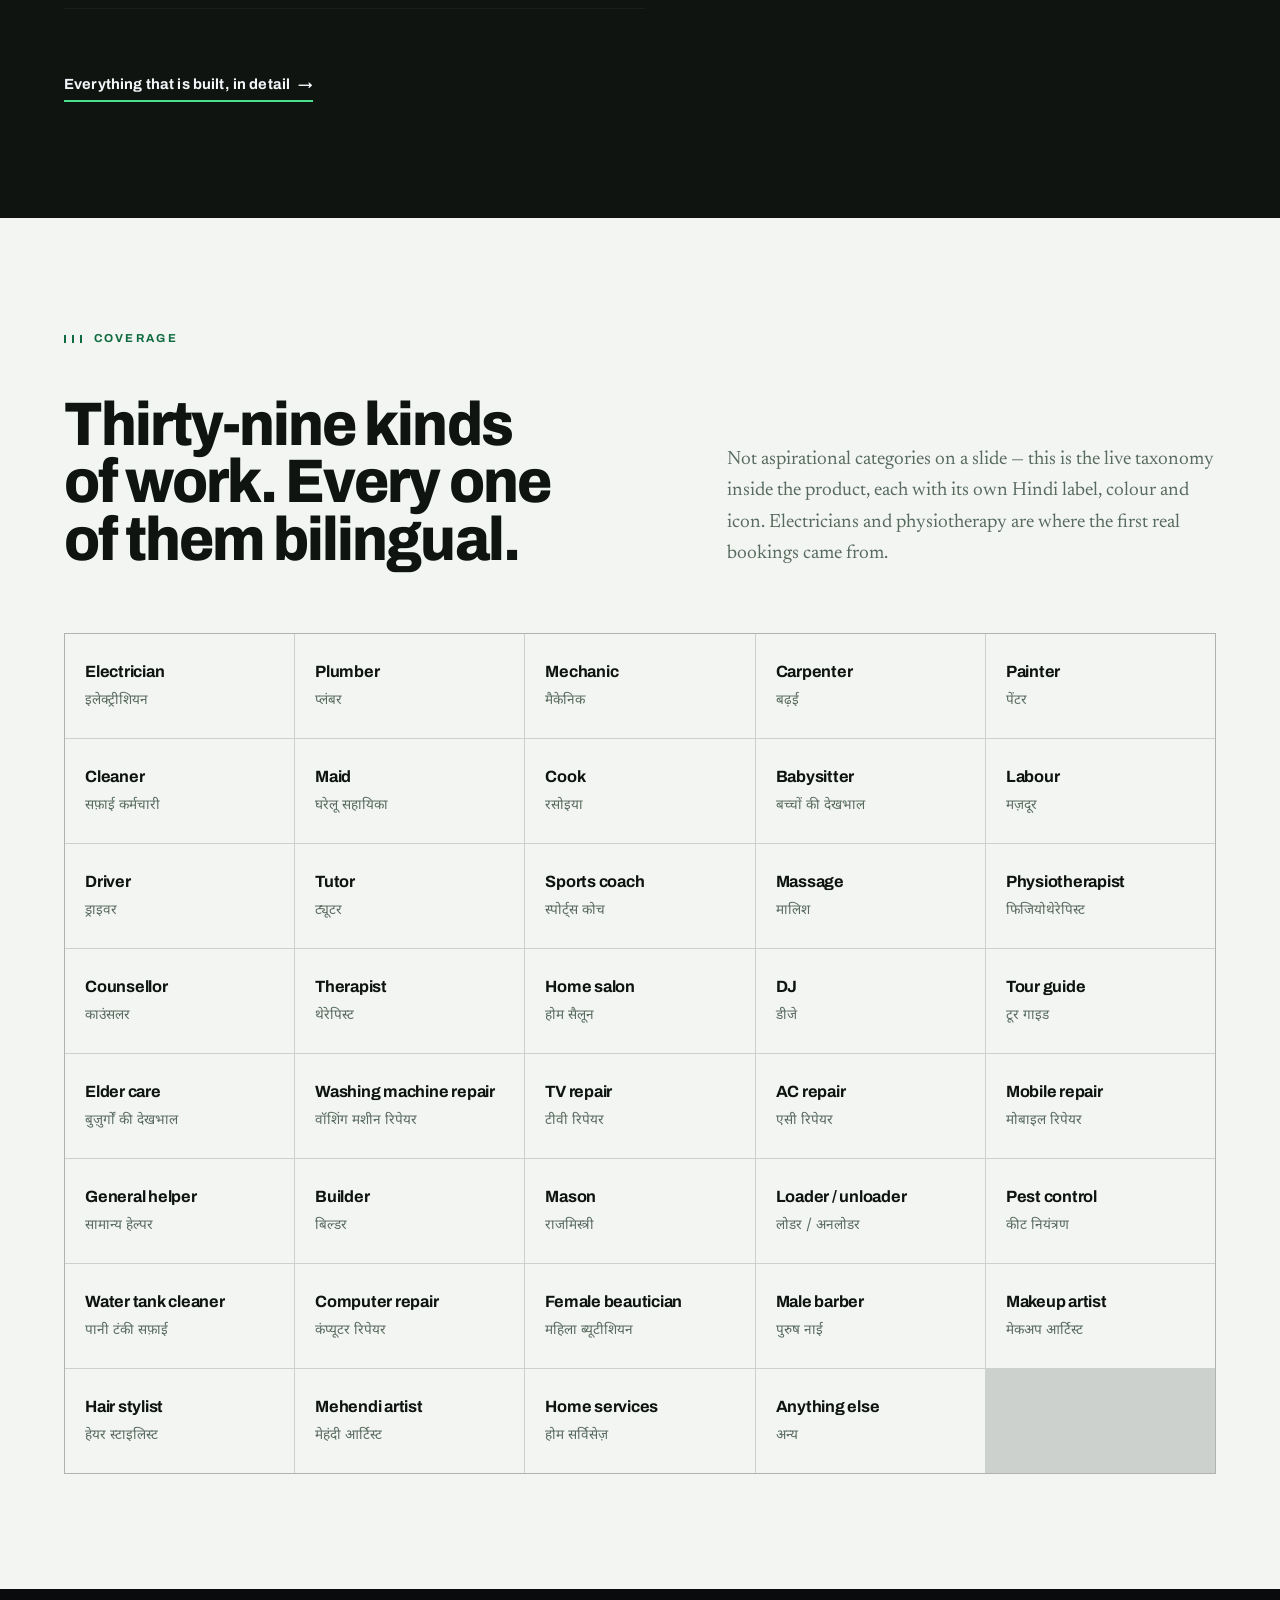
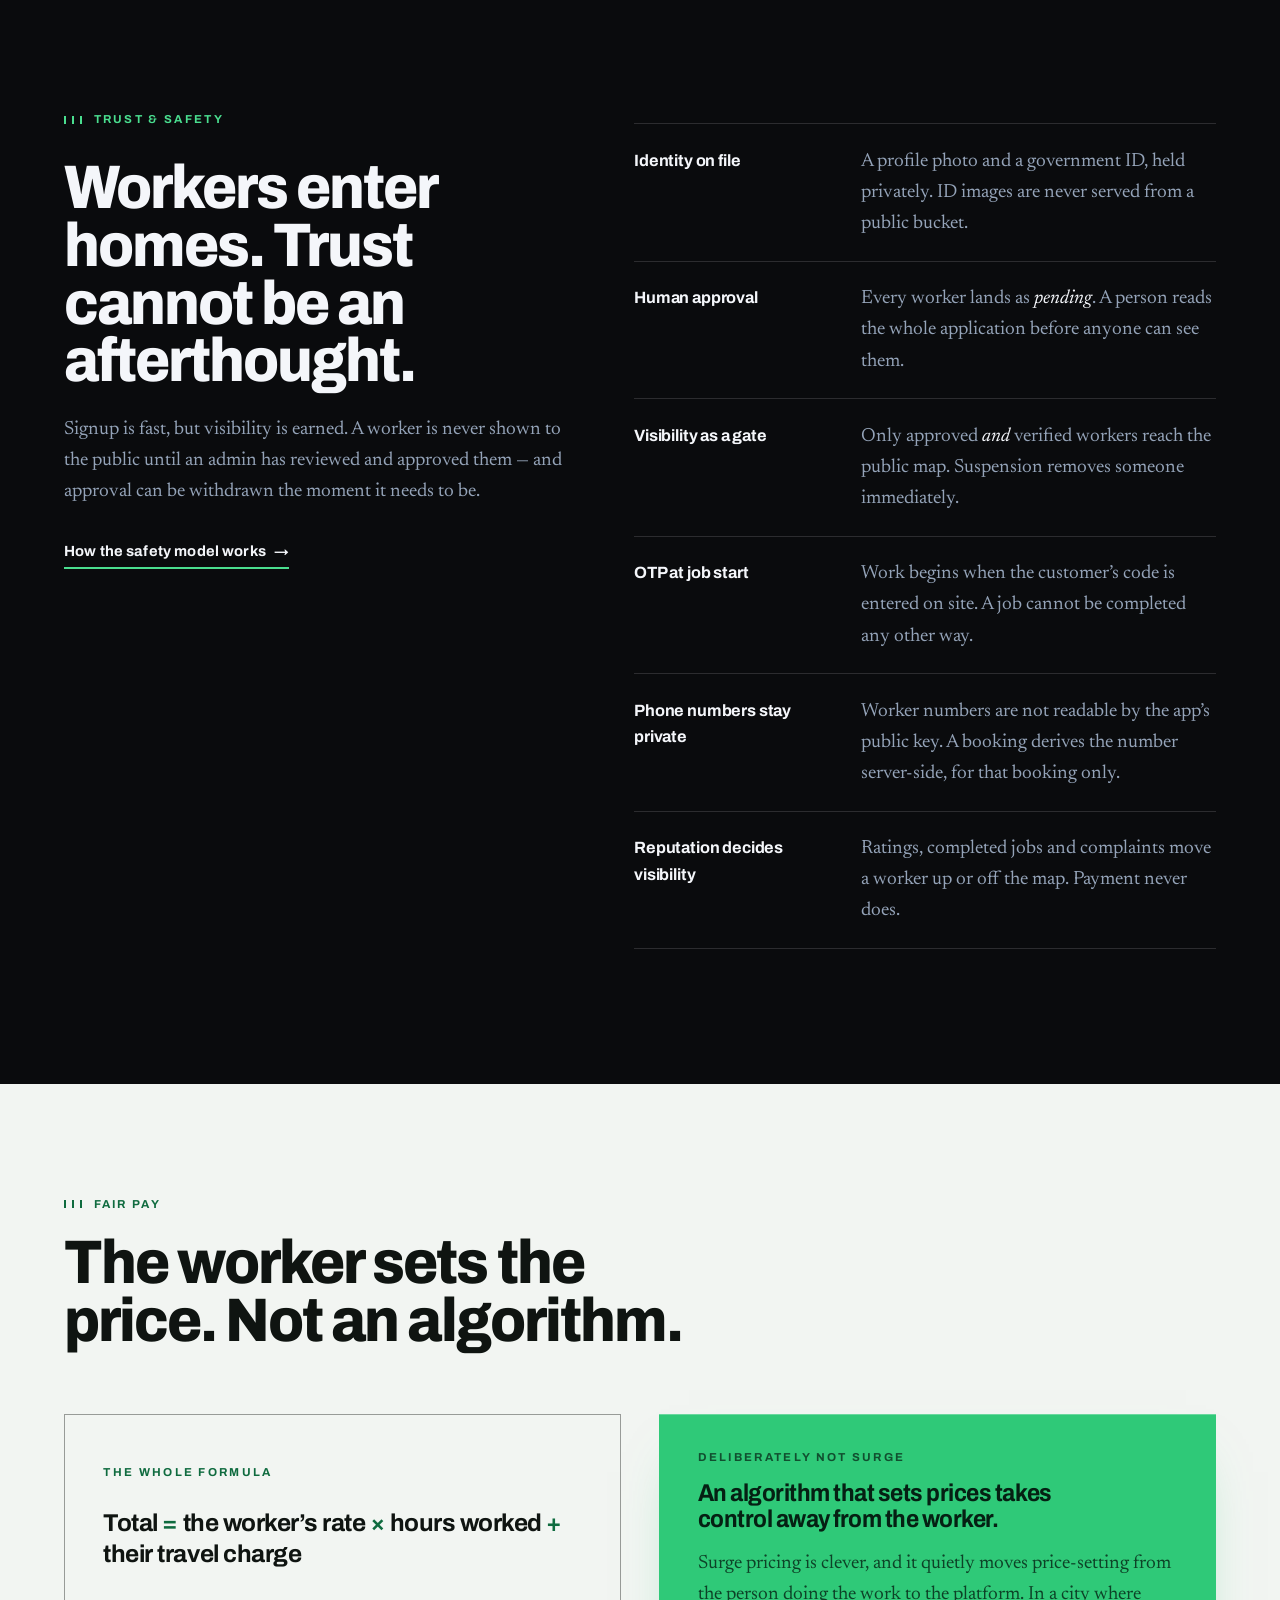
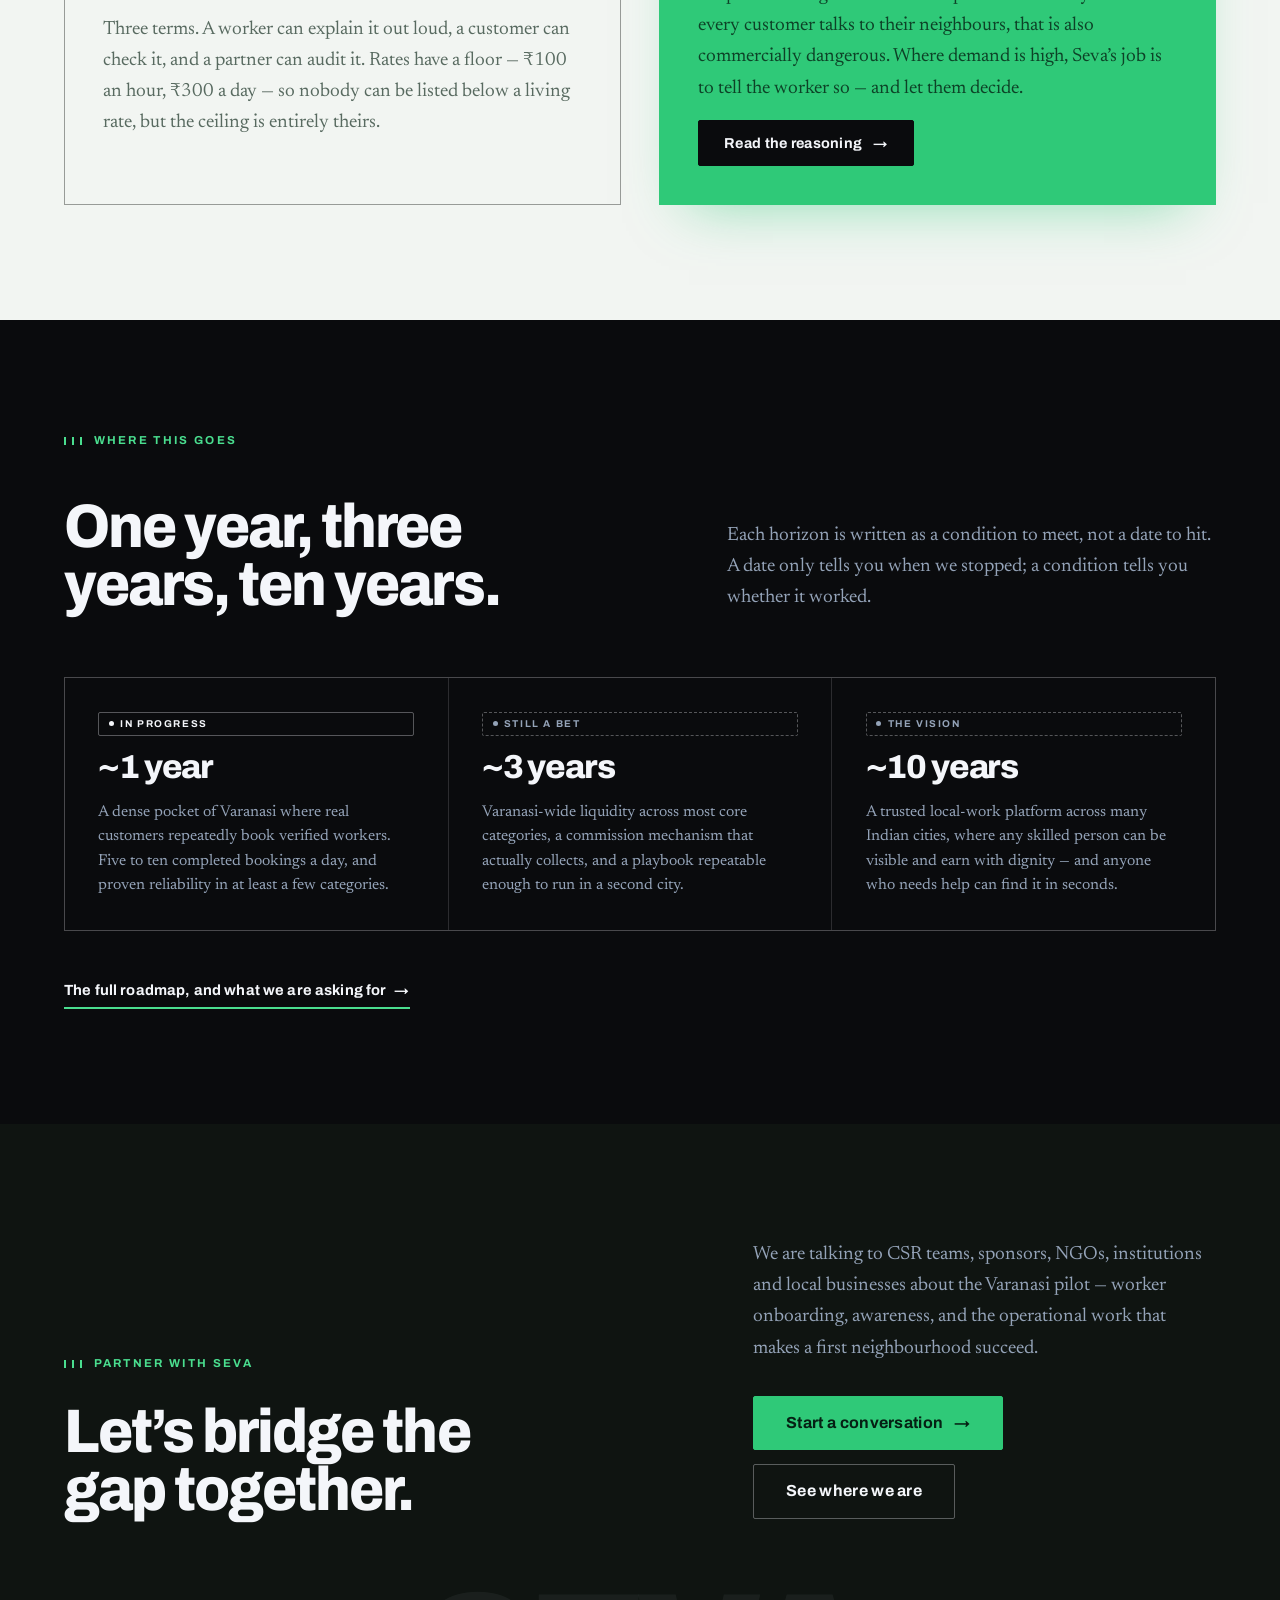
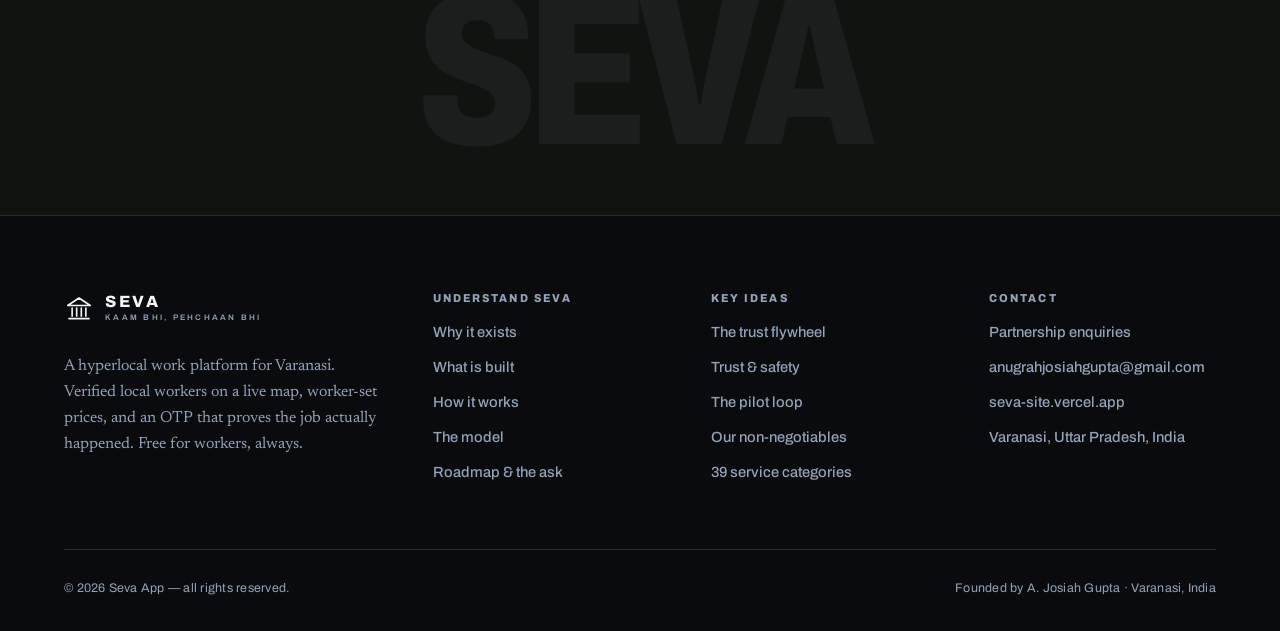
==== commit 5f736ead: "Version the stylesheet and script links The HTML is served must-revalidate, but style.css was not, s" ====
--- a/index.html
+++ b/index.html
@@ -23,7 +23,7 @@
 <link rel="preconnect" href="https://fonts.googleapis.com">
 <link rel="preconnect" href="https://fonts.gstatic.com" crossorigin>
 <link href="https://fonts.googleapis.com/css2?family=Archivo:wdth,wght@62..125,400..900&family=Newsreader:ital,opsz,wght@0,6..72,300..600;1,6..72,300..500&family=Noto+Sans+Devanagari:wght@400;600&display=swap" rel="stylesheet">
-<link rel="stylesheet" href="style.css">
+<link rel="stylesheet" href="style.css?v=20260902a">
 </head>
 <body>
 <a class="skip-link" href="#main">Skip to content</a>
@@ -676,6 +676,6 @@
   </div>
 </footer>
 
-<script src="script.js"></script>
+<script src="script.js?v=20260902a"></script>
 </body>
 </html>
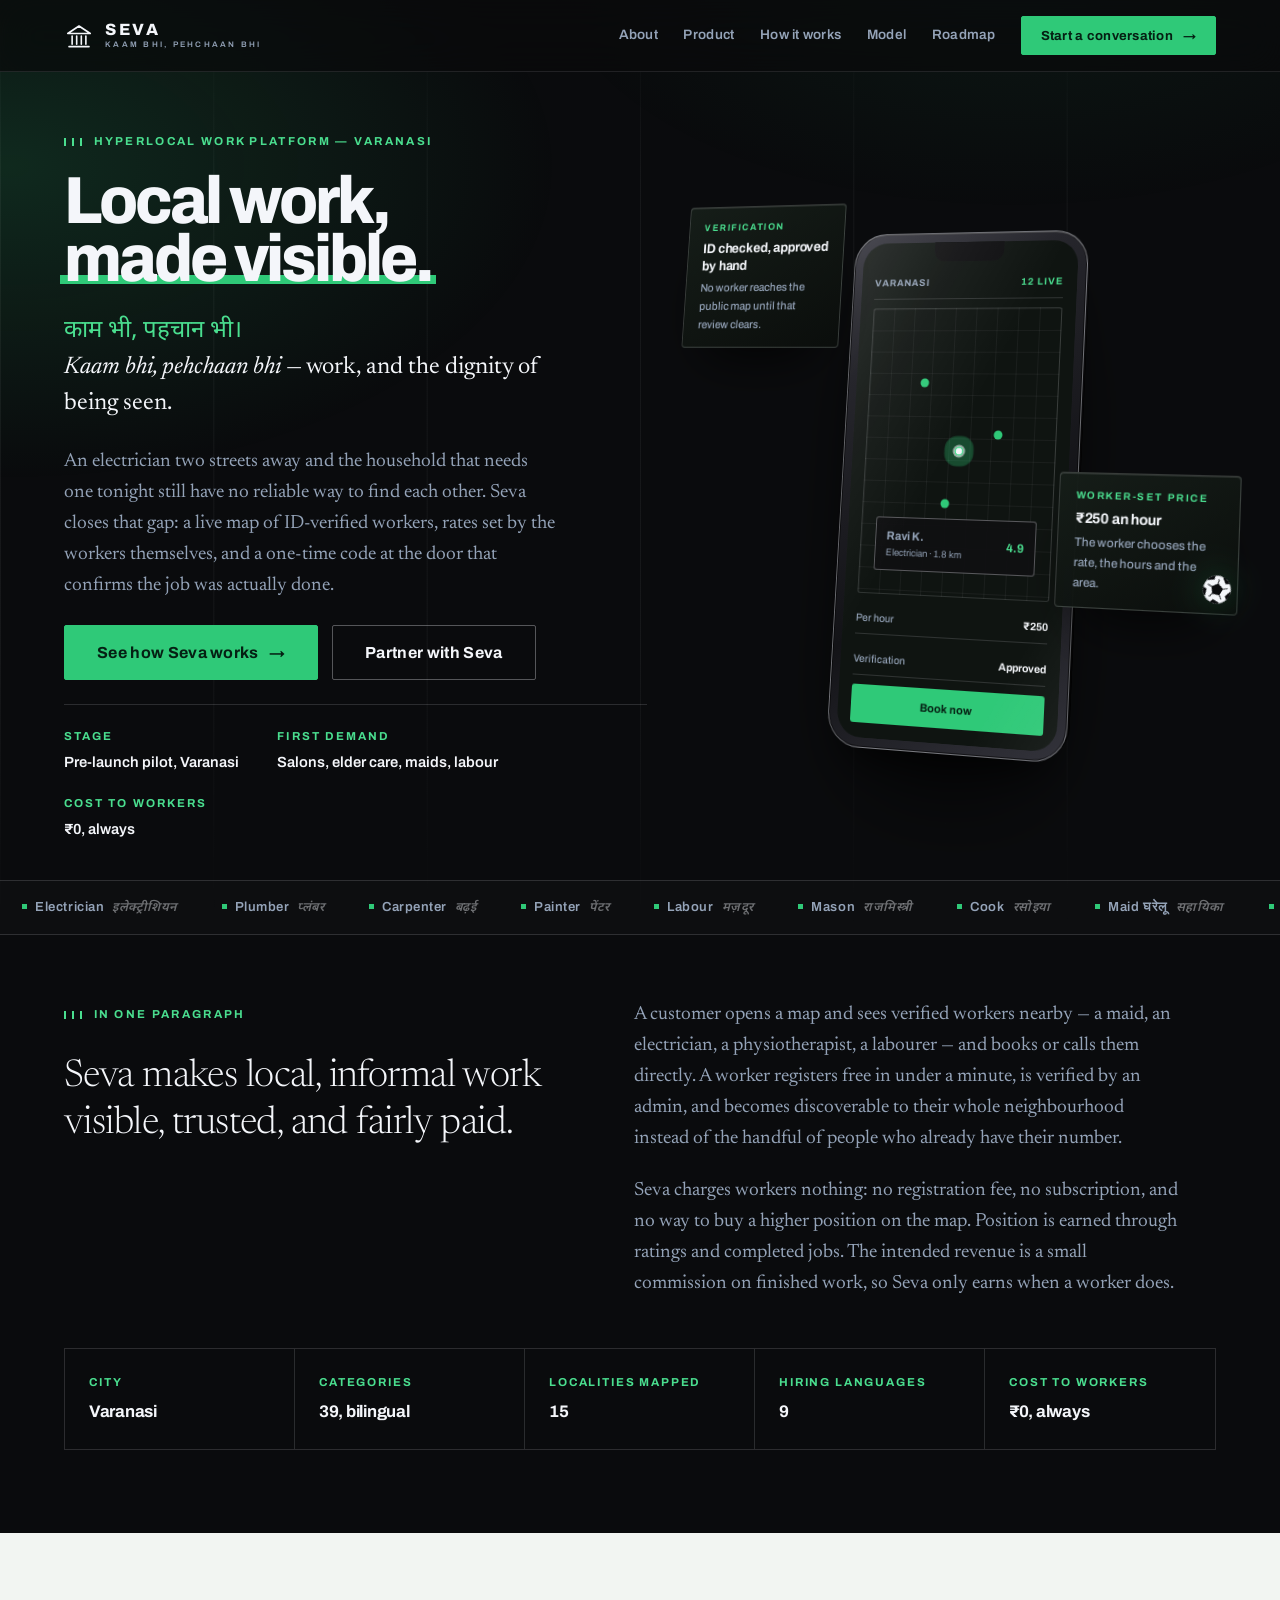
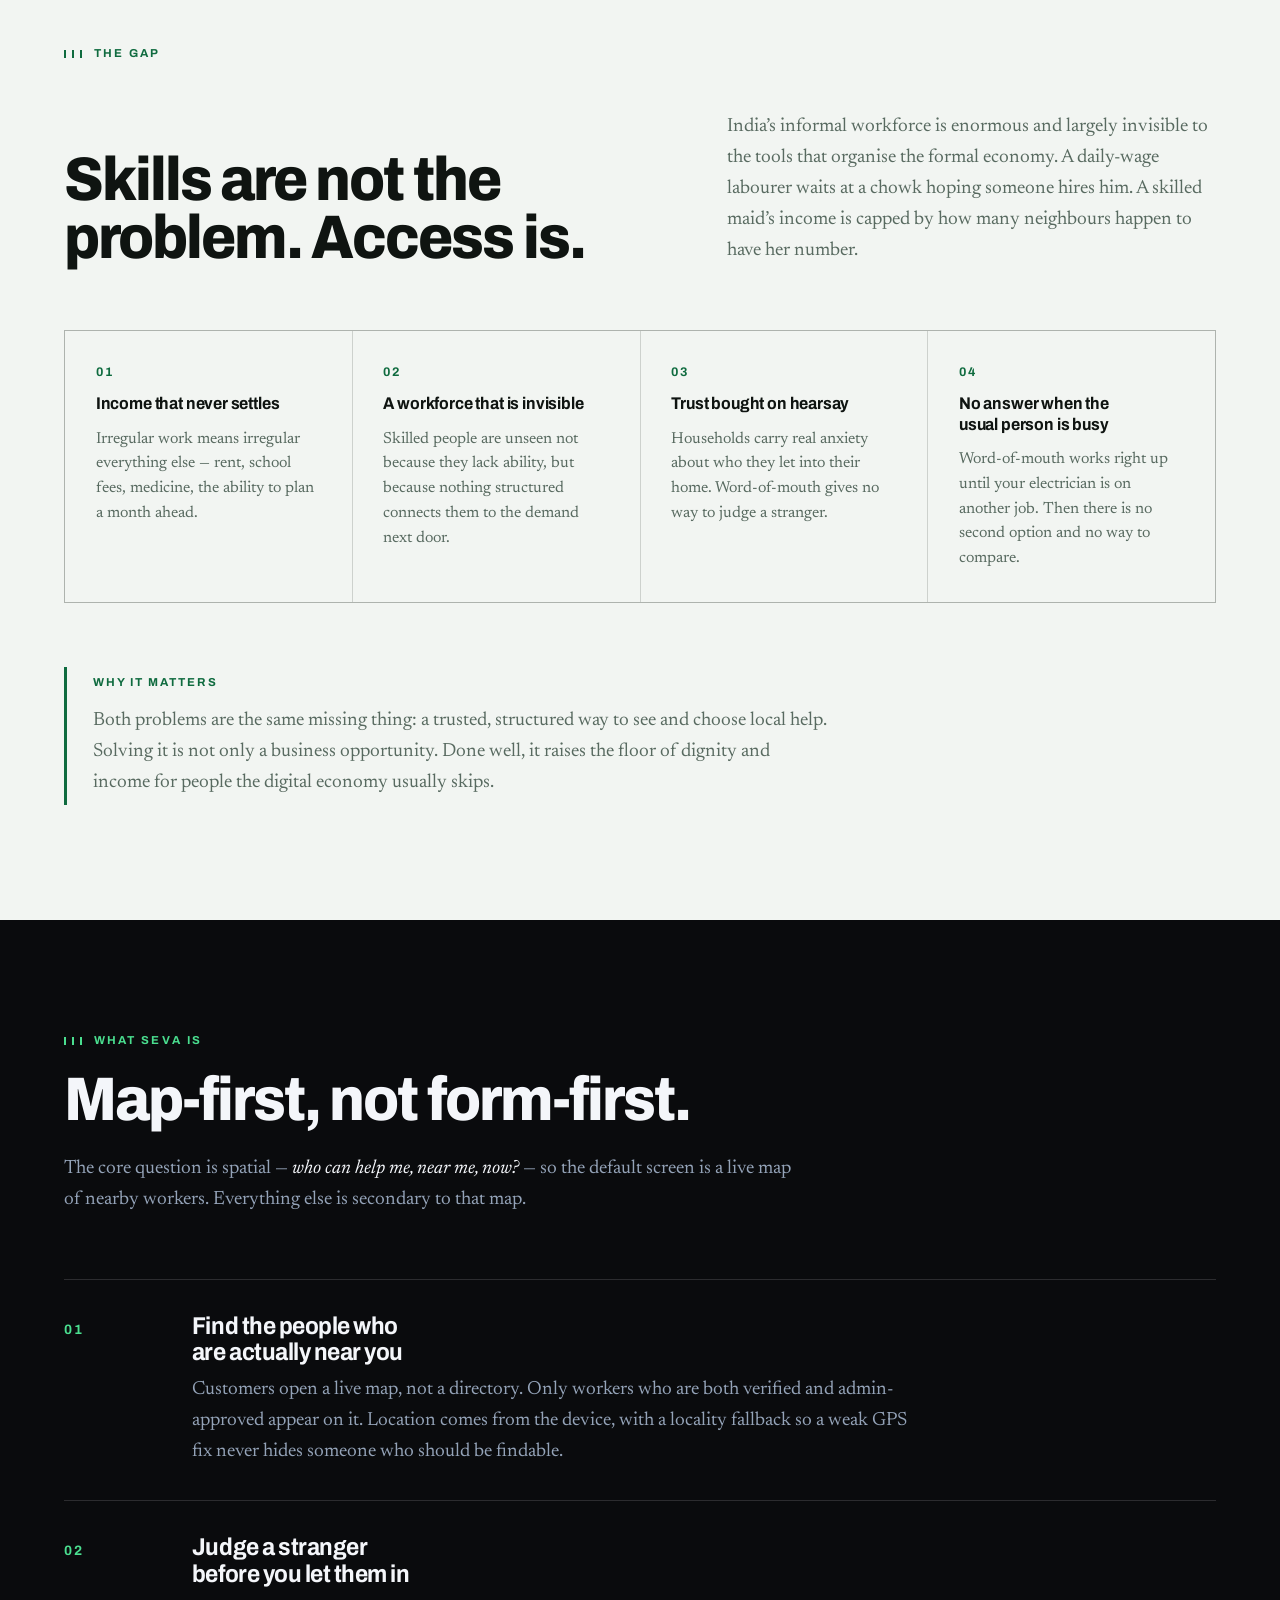
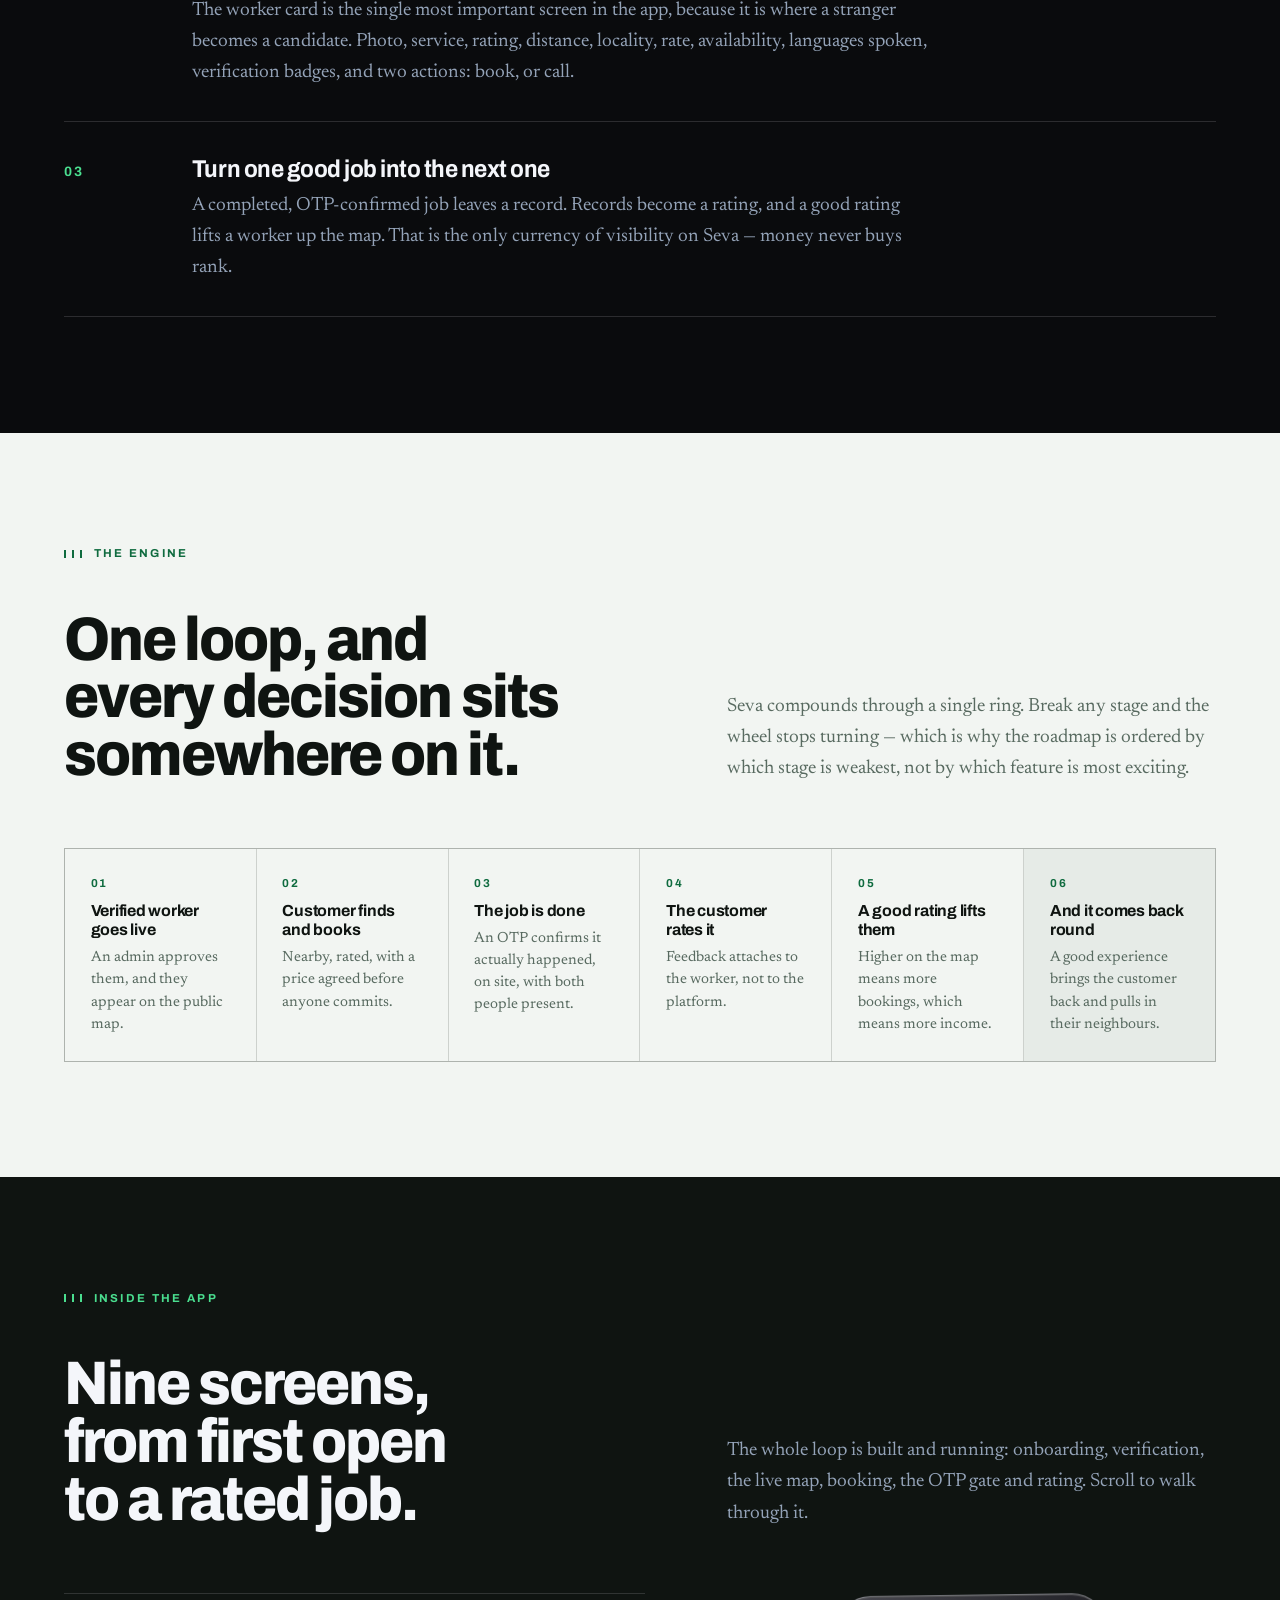
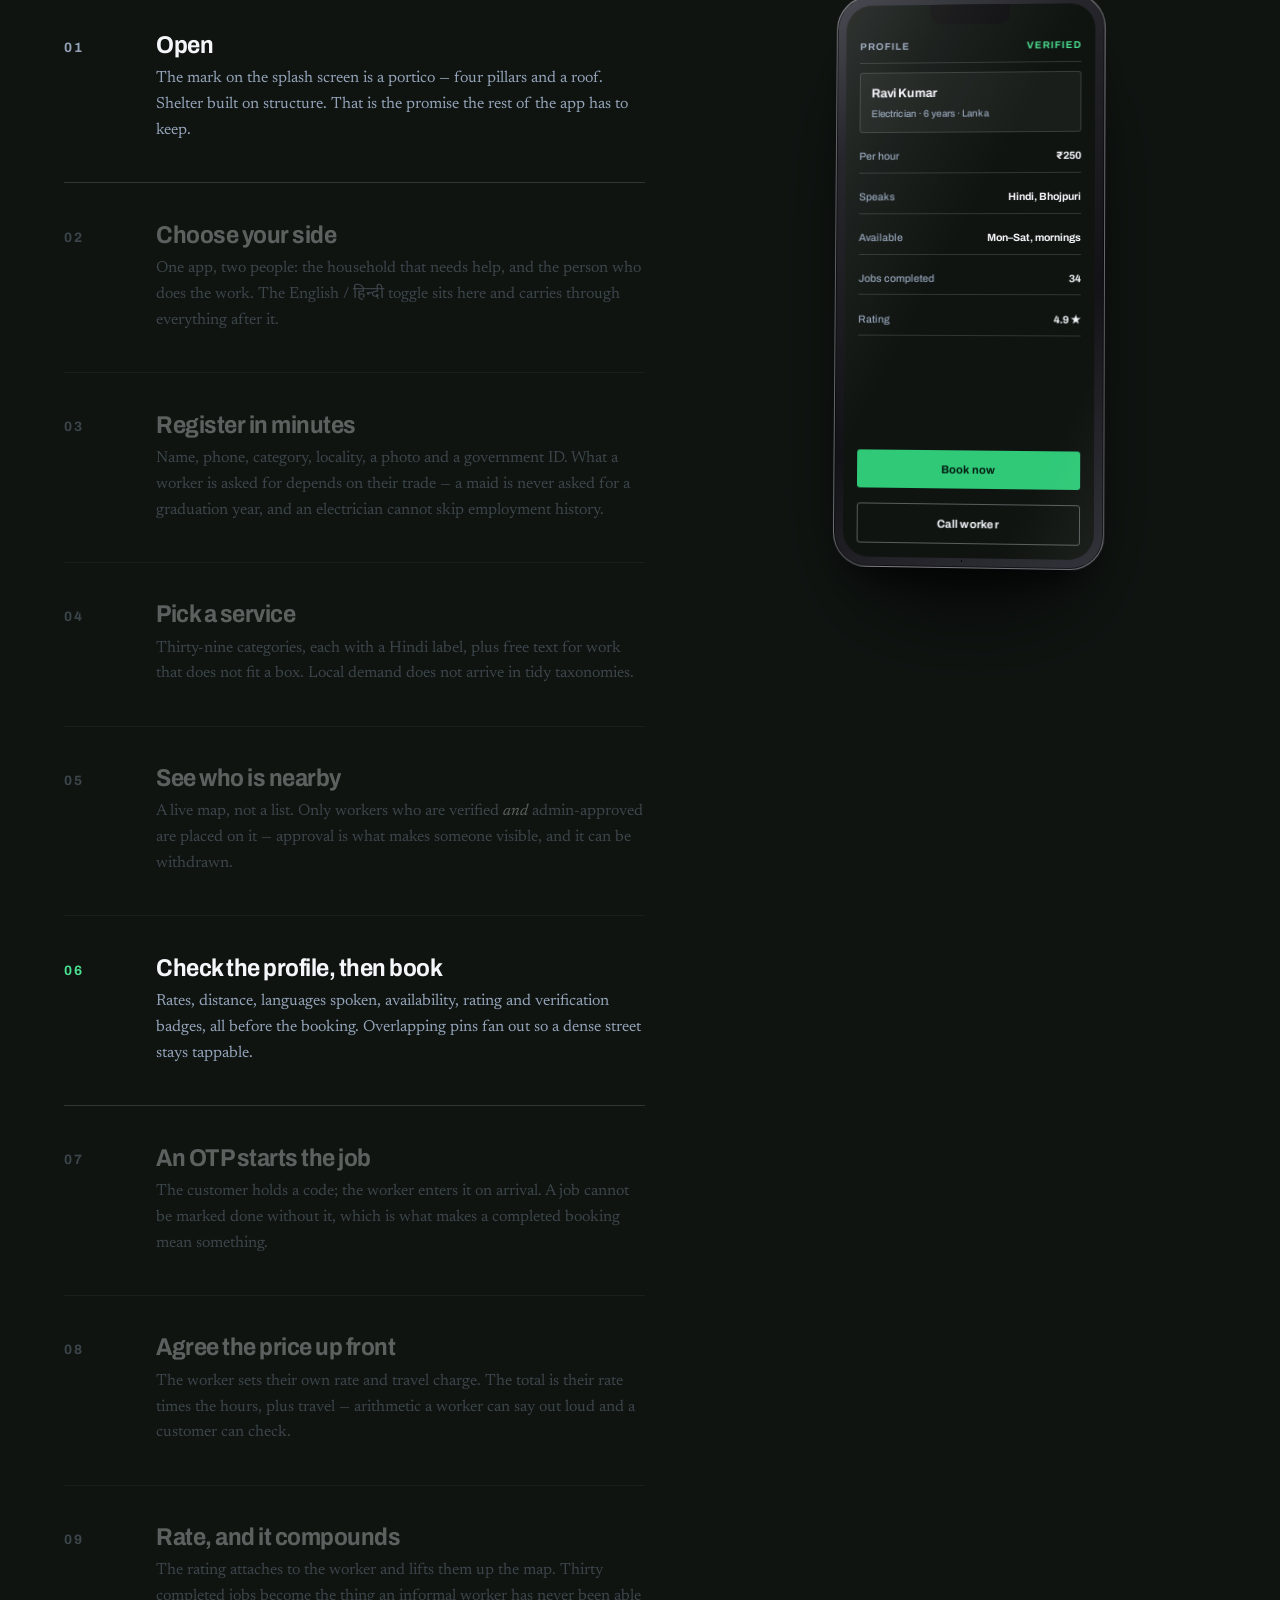
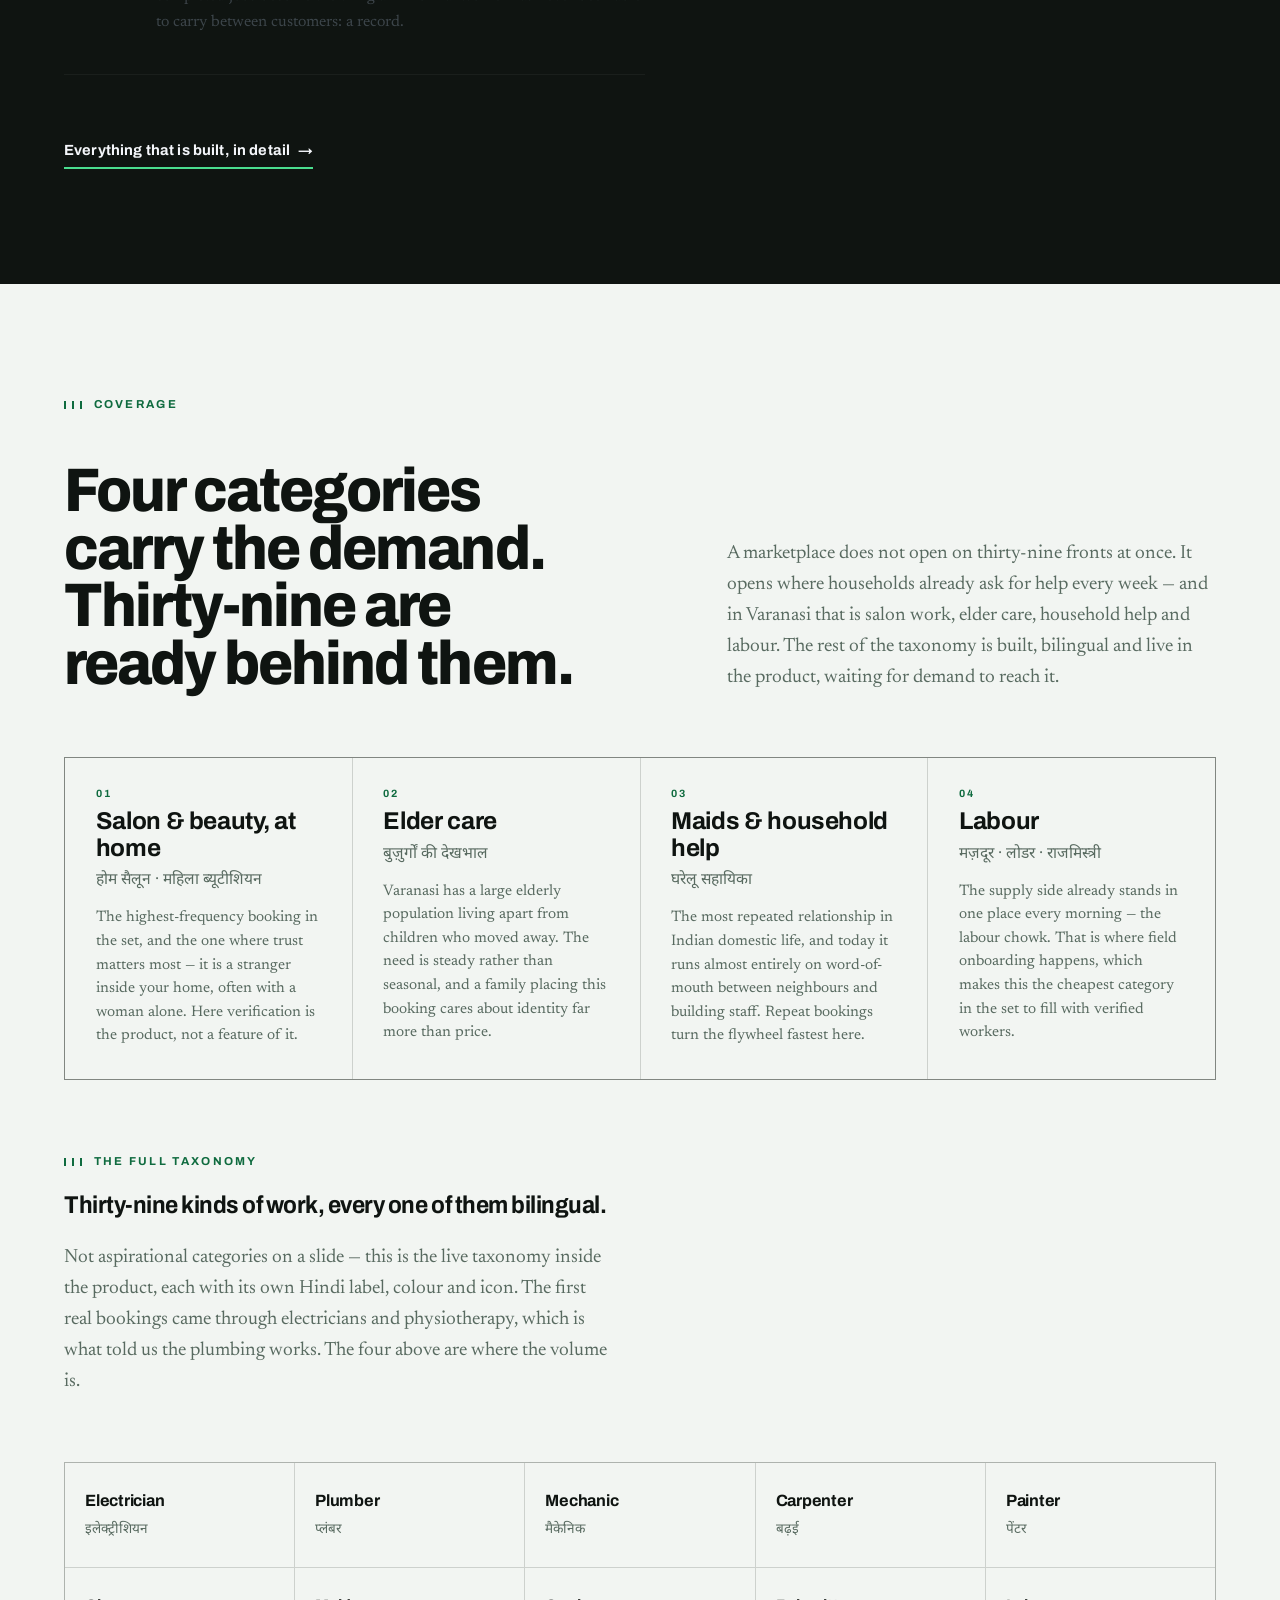
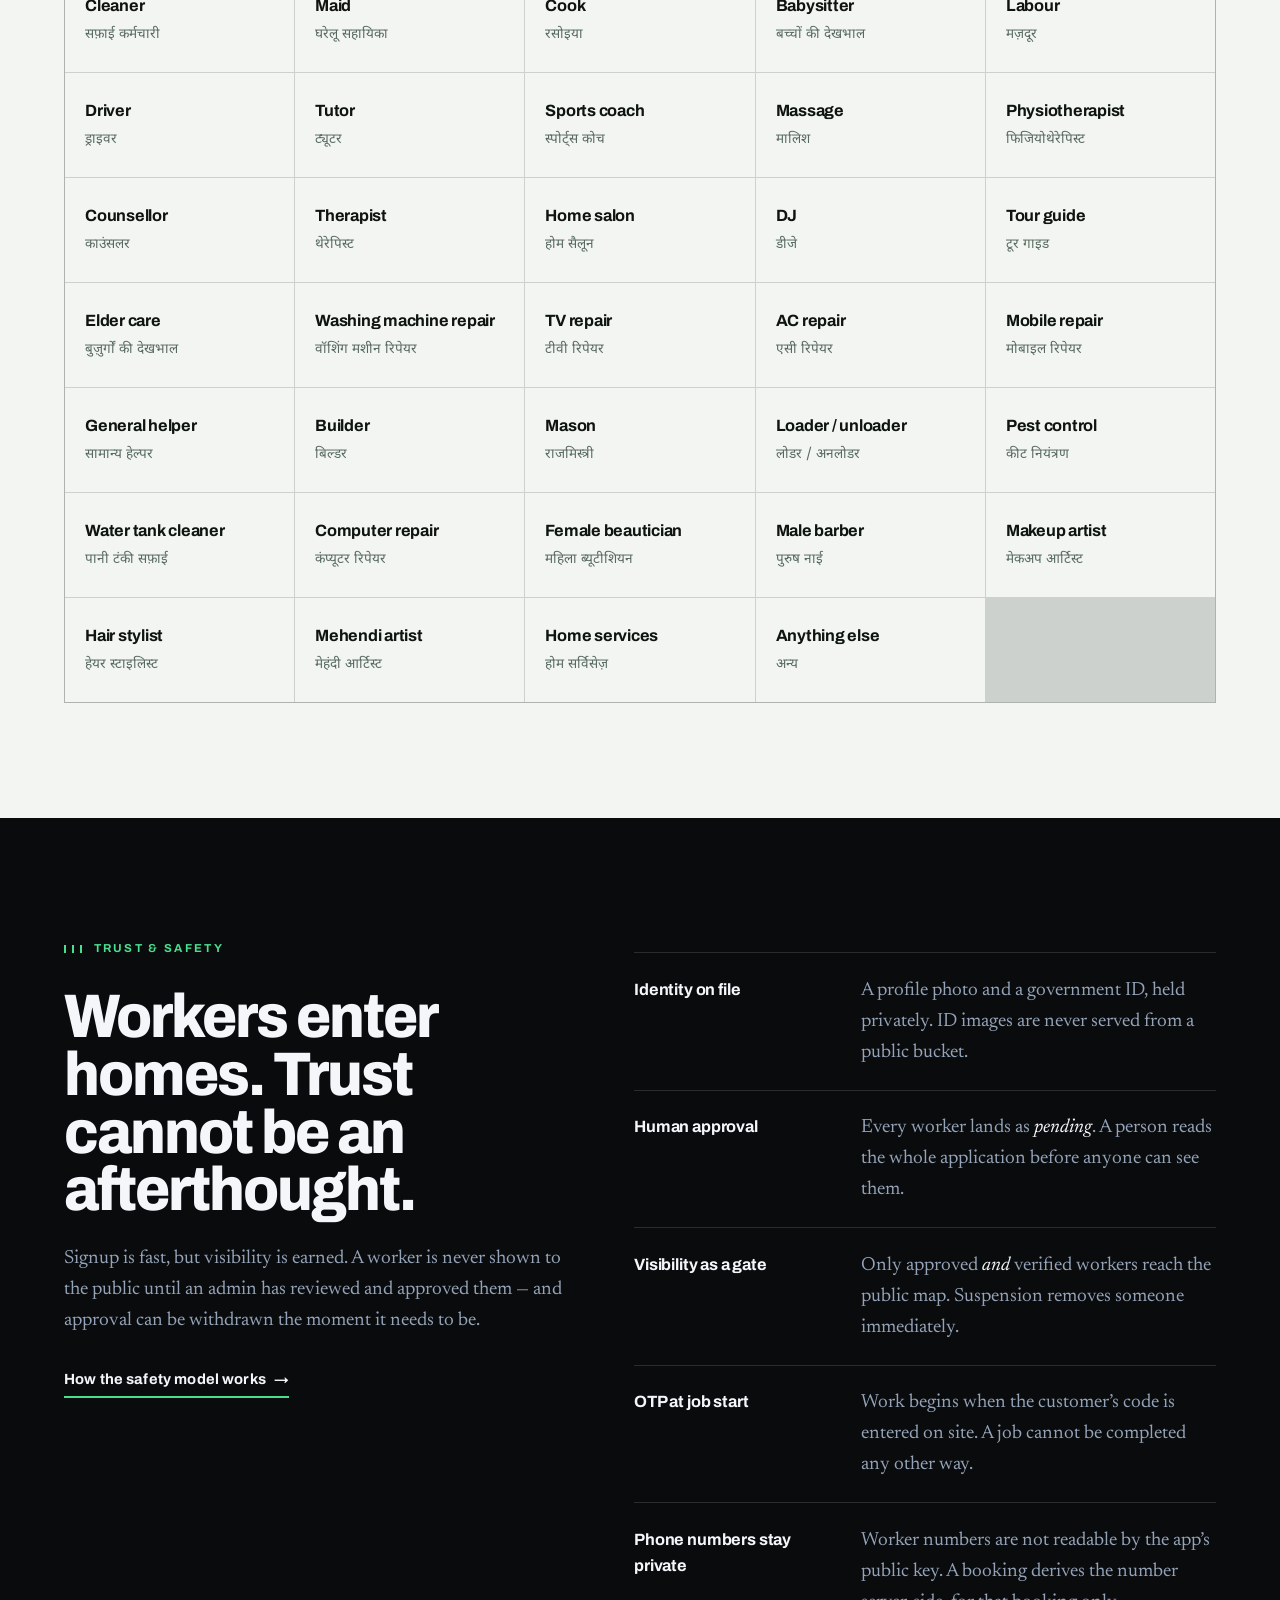
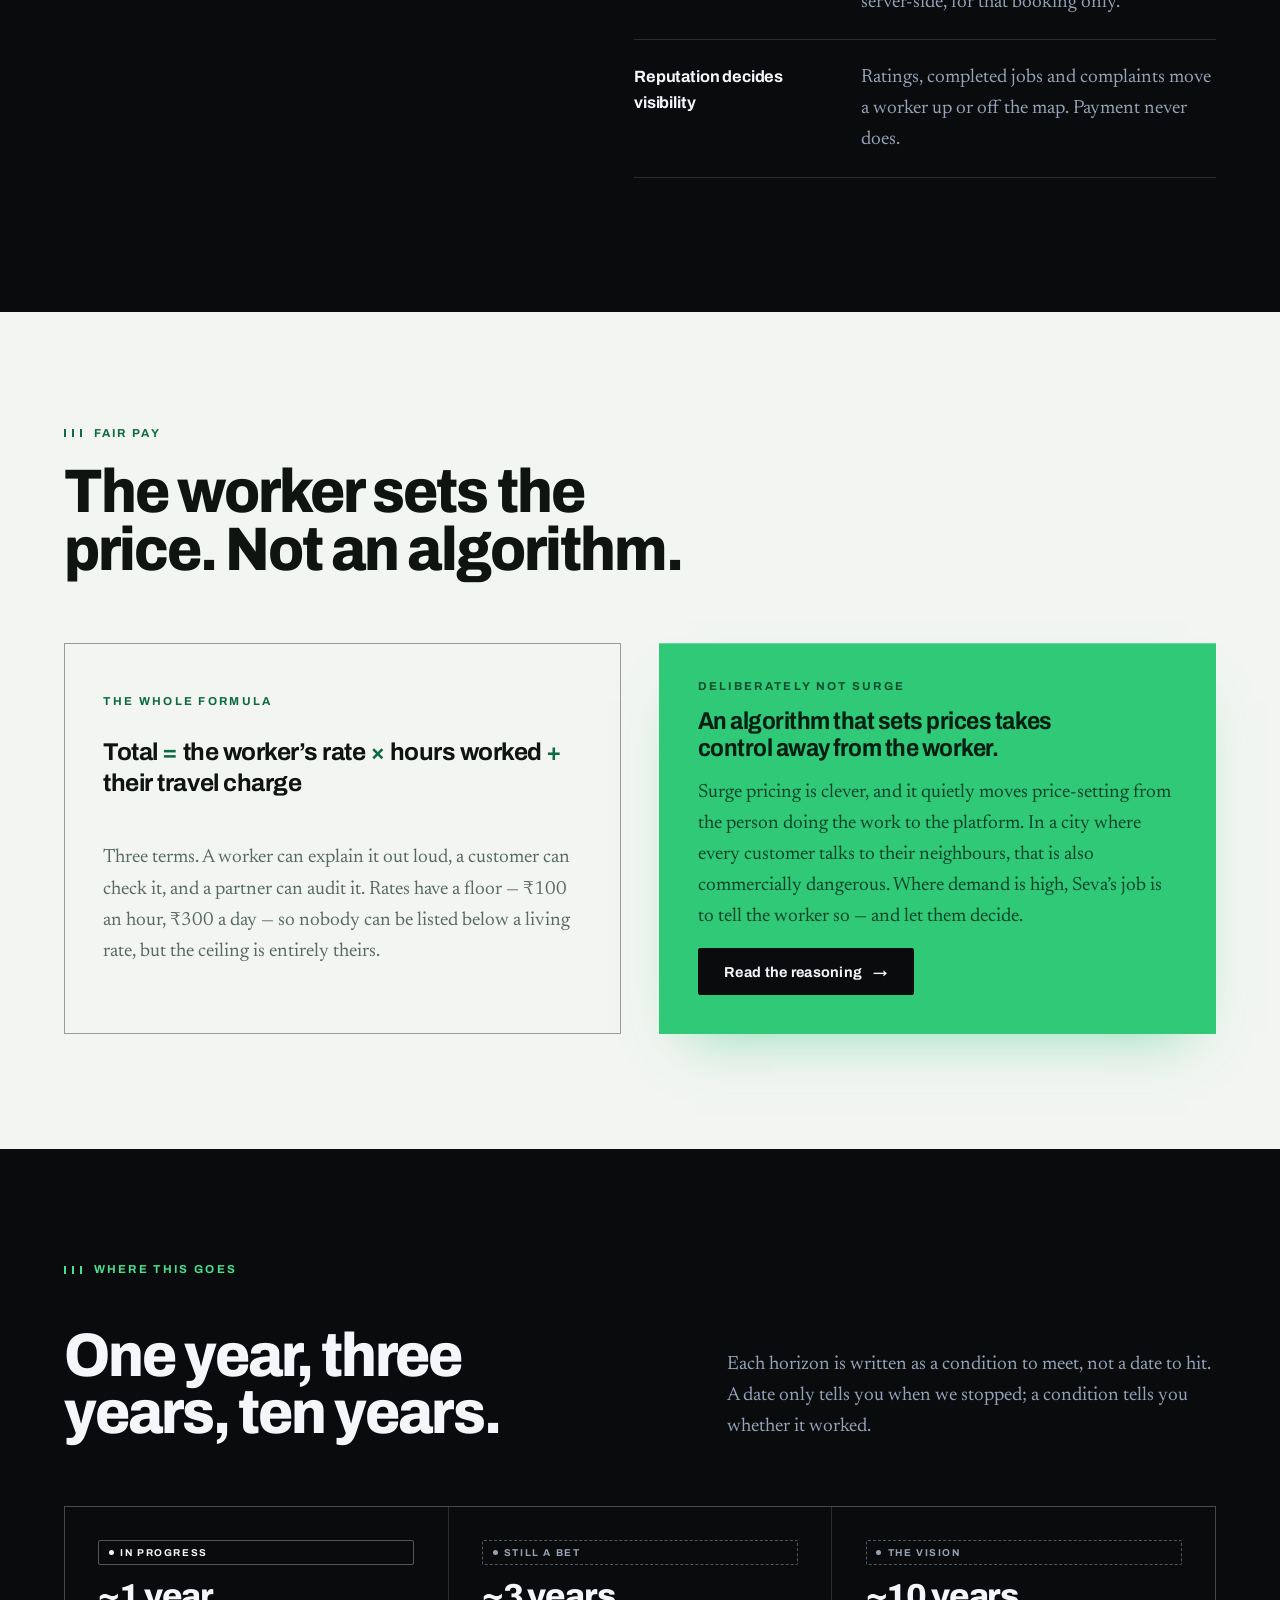
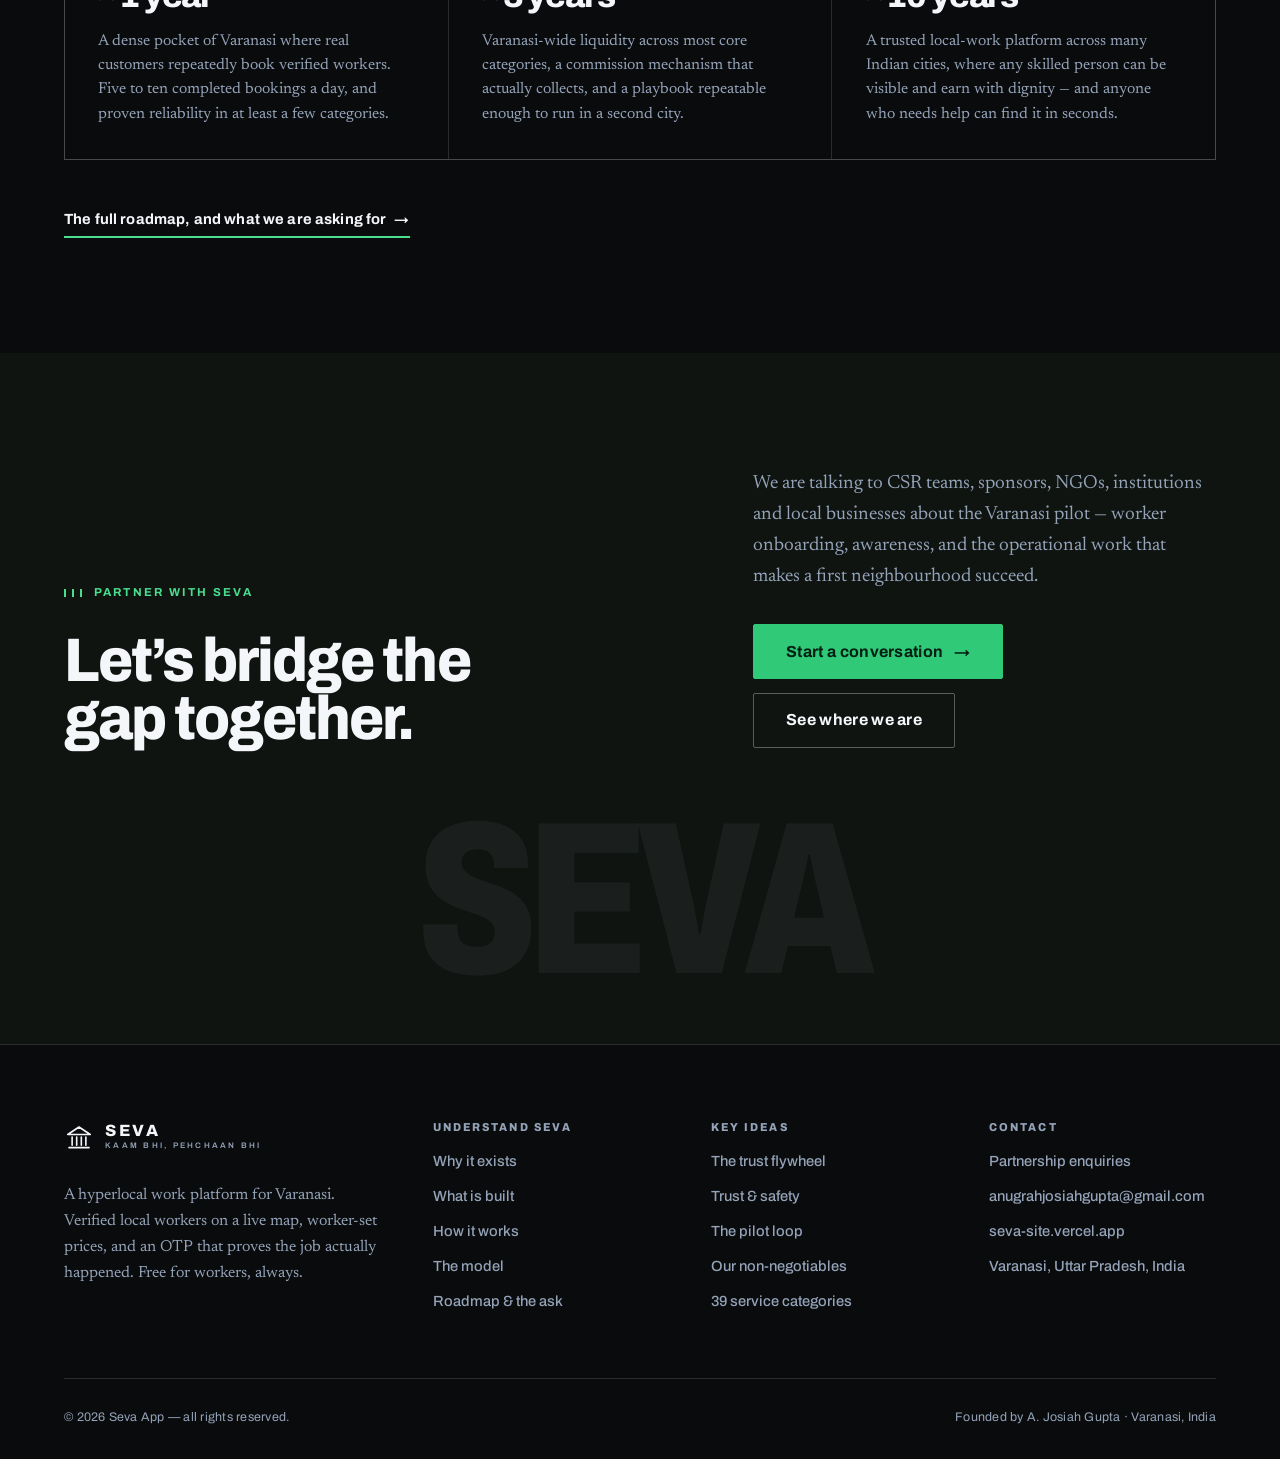
==== commit 9636f3fe: "Lead with the four demand categories, and show the security work Three changes, plus the cache bump " ====
--- a/index.html
+++ b/index.html
@@ -23,7 +23,7 @@
 <link rel="preconnect" href="https://fonts.googleapis.com">
 <link rel="preconnect" href="https://fonts.gstatic.com" crossorigin>
 <link href="https://fonts.googleapis.com/css2?family=Archivo:wdth,wght@62..125,400..900&family=Newsreader:ital,opsz,wght@0,6..72,300..600;1,6..72,300..500&family=Noto+Sans+Devanagari:wght@400;600&display=swap" rel="stylesheet">
-<link rel="stylesheet" href="style.css?v=20260902a">
+<link rel="stylesheet" href="style.css?v=20260921a">
 </head>
 <body>
 <a class="skip-link" href="#main">Skip to content</a>
@@ -69,7 +69,7 @@
           </div>
           <div>
             <dt>First demand</dt>
-            <dd>Electricians, physiotherapy</dd>
+            <dd>Salons, elder care, maids, labour</dd>
           </div>
           <div>
             <dt>Cost to workers</dt>
@@ -464,8 +464,41 @@
     <div class="wrap">
       <div class="section-head section-head--split reveal">
         <span class="eyebrow">Coverage</span>
-        <h2 class="h2">Thirty-nine kinds of work. Every one of them bilingual.</h2>
-        <p class="body">Not aspirational categories on a slide &mdash; this is the live taxonomy inside the product, each with its own Hindi label, colour and icon. Electricians and physiotherapy are where the first real bookings came from.</p>
+        <h2 class="h2">Four categories carry the demand. Thirty-nine are ready behind them.</h2>
+        <p class="body">A marketplace does not open on thirty-nine fronts at once. It opens where households already ask for help every week &mdash; and in Varanasi that is salon work, elder care, household help and labour. The rest of the taxonomy is built, bilingual and live in the product, waiting for demand to reach it.</p>
+      </div>
+
+      <div class="demand reveal">
+        <article class="demand__item">
+          <span class="demand__no">01</span>
+          <span class="demand__name">Salon &amp; beauty, at home</span>
+          <span class="demand__hi" lang="hi">होम सैलून &middot; महिला ब्यूटीशियन</span>
+          <p class="demand__why">The highest-frequency booking in the set, and the one where trust matters most &mdash; it is a stranger inside your home, often with a woman alone. Here verification is the product, not a feature of it.</p>
+        </article>
+        <article class="demand__item">
+          <span class="demand__no">02</span>
+          <span class="demand__name">Elder care</span>
+          <span class="demand__hi" lang="hi">बुज़ुर्गों की देखभाल</span>
+          <p class="demand__why">Varanasi has a large elderly population living apart from children who moved away. The need is steady rather than seasonal, and a family placing this booking cares about identity far more than price.</p>
+        </article>
+        <article class="demand__item">
+          <span class="demand__no">03</span>
+          <span class="demand__name">Maids &amp; household help</span>
+          <span class="demand__hi" lang="hi">घरेलू सहायिका</span>
+          <p class="demand__why">The most repeated relationship in Indian domestic life, and today it runs almost entirely on word-of-mouth between neighbours and building staff. Repeat bookings turn the flywheel fastest here.</p>
+        </article>
+        <article class="demand__item">
+          <span class="demand__no">04</span>
+          <span class="demand__name">Labour</span>
+          <span class="demand__hi" lang="hi">मज़दूर &middot; लोडर &middot; राजमिस्त्री</span>
+          <p class="demand__why">The supply side already stands in one place every morning &mdash; the labour chowk. That is where field onboarding happens, which makes this the cheapest category in the set to fill with verified workers.</p>
+        </article>
+      </div>
+
+      <div class="section-head reveal" style="margin-top:clamp(3rem,6vw,5rem)">
+        <span class="eyebrow">The full taxonomy</span>
+        <h3 class="h3">Thirty-nine kinds of work, every one of them bilingual.</h3>
+        <p class="body">Not aspirational categories on a slide &mdash; this is the live taxonomy inside the product, each with its own Hindi label, colour and icon. The first real bookings came through electricians and physiotherapy, which is what told us the plumbing works. The four above are where the volume is.</p>
       </div>
 
       <div class="services reveal">
@@ -676,6 +709,6 @@
   </div>
 </footer>
 
-<script src="script.js?v=20260902a"></script>
+<script src="script.js?v=20260921a"></script>
 </body>
 </html>
--- a/style.css
+++ b/style.css
@@ -2712,3 +2712,368 @@
     color: #000;
   }
 }
+
+/* --------------------------------------------------------------------------
+   20. Lead demand — the four categories the pilot opens on
+   -------------------------------------------------------------------------- */
+
+.demand {
+  display: grid;
+  grid-template-columns: repeat(auto-fit, minmax(min(100%, 15rem), 1fr));
+  gap: 1px;
+  background: var(--line);
+  border: 1px solid var(--line-strong);
+}
+
+.demand__item {
+  background: var(--bg);
+  padding: clamp(1.4rem, 2.4vw, 2rem);
+  display: grid;
+  gap: 0.55rem;
+  align-content: start;
+  position: relative;
+}
+
+.demand__no {
+  font-family: var(--f-display);
+  font-size: 0.66rem;
+  font-weight: 700;
+  letter-spacing: 0.18em;
+  color: var(--accent-ctx);
+  line-height: 1;
+}
+
+.demand__name {
+  font-family: var(--f-display);
+  font-size: var(--fs-h3);
+  font-weight: 700;
+  line-height: 1.1;
+  letter-spacing: -0.015em;
+  color: var(--fg);
+}
+
+.demand__hi {
+  font-family: var(--f-deva);
+  font-size: 0.97rem;
+  color: var(--fg-dim);
+  line-height: 1.4;
+}
+
+.demand__why {
+  font-size: 0.95rem;
+  line-height: 1.55;
+  color: var(--fg-dim);
+  margin: 0.35rem 0 0;
+  max-width: 24rem;
+}
+
+/* --------------------------------------------------------------------------
+   21. Figures — diagrams that carry an argument
+   -------------------------------------------------------------------------- */
+
+.figure {
+  margin: clamp(2.25rem, 4.5vw, 3.5rem) 0 0;
+  border: 1px solid var(--line);
+  background: var(--bg-2);
+}
+
+.figure__head {
+  padding: clamp(1.1rem, 2vw, 1.5rem) clamp(1.25rem, 2.5vw, 2rem);
+  border-bottom: 1px solid var(--line);
+  display: flex;
+  flex-wrap: wrap;
+  align-items: baseline;
+  gap: 0.6rem 1rem;
+}
+
+.figure__title {
+  font-family: var(--f-display);
+  font-size: var(--fs-h4);
+  font-weight: 700;
+  letter-spacing: -0.01em;
+  color: var(--fg);
+  margin: 0;
+}
+
+.figure__stage {
+  padding: clamp(1.4rem, 3vw, 2.5rem) clamp(1rem, 2.5vw, 2rem);
+  overflow-x: auto;
+}
+
+.figure__stage svg {
+  display: block;
+  width: 100%;
+  min-width: 34rem;
+  height: auto;
+}
+
+.figure__cap {
+  padding: 0 clamp(1.25rem, 2.5vw, 2rem) clamp(1.25rem, 2.5vw, 1.9rem);
+  font-size: 0.95rem;
+  line-height: 1.6;
+  color: var(--fg-dim);
+  max-width: 52rem;
+  margin: 0;
+}
+
+/* Diagram primitives. Everything resolves through the band's own tokens, so a
+   figure reads correctly on ink and on bone without a second copy. */
+
+.d-box {
+  fill: var(--bg);
+  stroke: var(--line-strong);
+  stroke-width: 1;
+}
+.d-box--accent {
+  stroke: var(--accent-ctx);
+}
+.d-box--ghost {
+  fill: none;
+  stroke: var(--line);
+  stroke-dasharray: 4 4;
+}
+.d-label {
+  font-family: var(--f-display);
+  font-size: 13px;
+  font-weight: 700;
+  fill: var(--fg);
+  letter-spacing: -0.005em;
+}
+.d-sub {
+  font-family: var(--f-display);
+  font-size: 11px;
+  font-weight: 500;
+  fill: var(--fg-dim);
+}
+.d-tag {
+  font-family: var(--f-display);
+  font-size: 9.5px;
+  font-weight: 700;
+  letter-spacing: 0.14em;
+  fill: var(--accent-ctx);
+  text-transform: uppercase;
+}
+.d-tag--dim {
+  fill: var(--fg-dim);
+}
+.d-flow {
+  stroke: var(--accent-ctx);
+  stroke-width: 1.5;
+  fill: none;
+}
+.d-flow--dim {
+  stroke: var(--line-strong);
+  stroke-width: 1.25;
+}
+.d-blocked {
+  stroke: var(--fg-dim);
+  stroke-width: 1.25;
+  stroke-dasharray: 5 4;
+  fill: none;
+  opacity: 0.55;
+}
+.d-x {
+  stroke: var(--fg-dim);
+  stroke-width: 1.6;
+  stroke-linecap: round;
+}
+.d-arrow {
+  fill: var(--accent-ctx);
+}
+.d-arrow--dim {
+  fill: var(--line-on-ink-strong);
+}
+.d-fill-accent {
+  fill: var(--accent-ctx);
+}
+
+/* --------------------------------------------------------------------------
+   22. Layer ledger — each defence, and whether it is live yet
+   -------------------------------------------------------------------------- */
+
+.layers {
+  display: grid;
+  gap: 1px;
+  background: var(--line);
+  border: 1px solid var(--line);
+  margin-top: clamp(2rem, 4vw, 3rem);
+}
+
+.layer {
+  background: var(--bg);
+  display: grid;
+  grid-template-columns: 2.6rem minmax(0, 15rem) minmax(0, 1fr) auto;
+  gap: 0.6rem clamp(0.9rem, 2vw, 1.75rem);
+  align-items: baseline;
+  padding: clamp(1rem, 1.9vw, 1.35rem) clamp(1rem, 2vw, 1.5rem);
+}
+
+.layer__no {
+  font-family: var(--f-display);
+  font-size: 0.68rem;
+  font-weight: 700;
+  letter-spacing: 0.14em;
+  color: var(--fg-dim);
+}
+
+.layer__name {
+  font-family: var(--f-display);
+  font-size: 1rem;
+  font-weight: 700;
+  color: var(--fg);
+  letter-spacing: -0.01em;
+}
+
+.layer__what {
+  font-size: 0.94rem;
+  line-height: 1.55;
+  color: var(--fg-dim);
+  margin: 0;
+}
+
+.layer__state {
+  justify-self: end;
+}
+
+@media (max-width: 62rem) {
+  .layer {
+    grid-template-columns: 2.4rem minmax(0, 1fr) auto;
+  }
+  .layer__what {
+    grid-column: 2 / -1;
+  }
+}
+
+/* --------------------------------------------------------------------------
+   23. Roadmap — phases, what ships, and the condition that ends each one
+   -------------------------------------------------------------------------- */
+
+.roadmap {
+  margin-top: clamp(2.25rem, 4.5vw, 3.5rem);
+  display: grid;
+  gap: 1px;
+  background: var(--line);
+  border: 1px solid var(--line-strong);
+}
+
+.phase {
+  background: var(--bg);
+  display: grid;
+  grid-template-columns: minmax(0, 15rem) minmax(0, 1fr);
+  gap: clamp(1.1rem, 3vw, 3rem);
+  padding: clamp(1.5rem, 3vw, 2.5rem);
+}
+
+.phase--now {
+  background: var(--bg-2);
+}
+
+.phase__side {
+  display: grid;
+  gap: 0.7rem;
+  align-content: start;
+}
+
+.phase__no {
+  font-family: var(--f-display);
+  font-size: clamp(2.2rem, 4vw, 3.4rem);
+  font-weight: 800;
+  line-height: 0.85;
+  letter-spacing: -0.04em;
+  color: var(--line-strong);
+}
+
+.phase--now .phase__no {
+  color: var(--accent-ctx);
+}
+
+.phase__name {
+  font-family: var(--f-display);
+  font-size: var(--fs-h3);
+  font-weight: 700;
+  line-height: 1.12;
+  letter-spacing: -0.02em;
+  color: var(--fg);
+  margin: 0;
+}
+
+.phase__when {
+  font-family: var(--f-display);
+  font-size: 0.7rem;
+  font-weight: 700;
+  letter-spacing: 0.16em;
+  text-transform: uppercase;
+  color: var(--fg-dim);
+}
+
+.phase__body {
+  display: grid;
+  gap: 1.1rem;
+  align-content: start;
+}
+
+.phase__body > p {
+  margin: 0;
+  max-width: 44rem;
+  line-height: 1.62;
+}
+
+.ships {
+  list-style: none;
+  margin: 0;
+  padding: 0;
+  display: grid;
+  gap: 0.5rem;
+}
+
+.ships li {
+  display: grid;
+  grid-template-columns: 1.1rem 1fr;
+  gap: 0.7rem;
+  font-size: 0.95rem;
+  line-height: 1.5;
+  color: var(--fg-dim);
+}
+
+.ships li::before {
+  content: "";
+  width: 0.5rem;
+  height: 0.5rem;
+  margin-top: 0.48rem;
+  background: var(--accent-ctx);
+}
+
+.ships li strong {
+  color: var(--fg);
+  font-weight: 600;
+}
+
+.exit {
+  border-top: 1px solid var(--line);
+  padding-top: 0.95rem;
+  display: grid;
+  gap: 0.35rem;
+}
+
+.exit__label {
+  font-family: var(--f-display);
+  font-size: 0.64rem;
+  font-weight: 700;
+  letter-spacing: 0.18em;
+  text-transform: uppercase;
+  color: var(--accent-ctx);
+}
+
+.exit__cond {
+  margin: 0;
+  font-family: var(--f-serif);
+  font-size: 1.08rem;
+  line-height: 1.5;
+  color: var(--fg);
+}
+
+@media (max-width: 54rem) {
+  .phase {
+    grid-template-columns: 1fr;
+  }
+}
